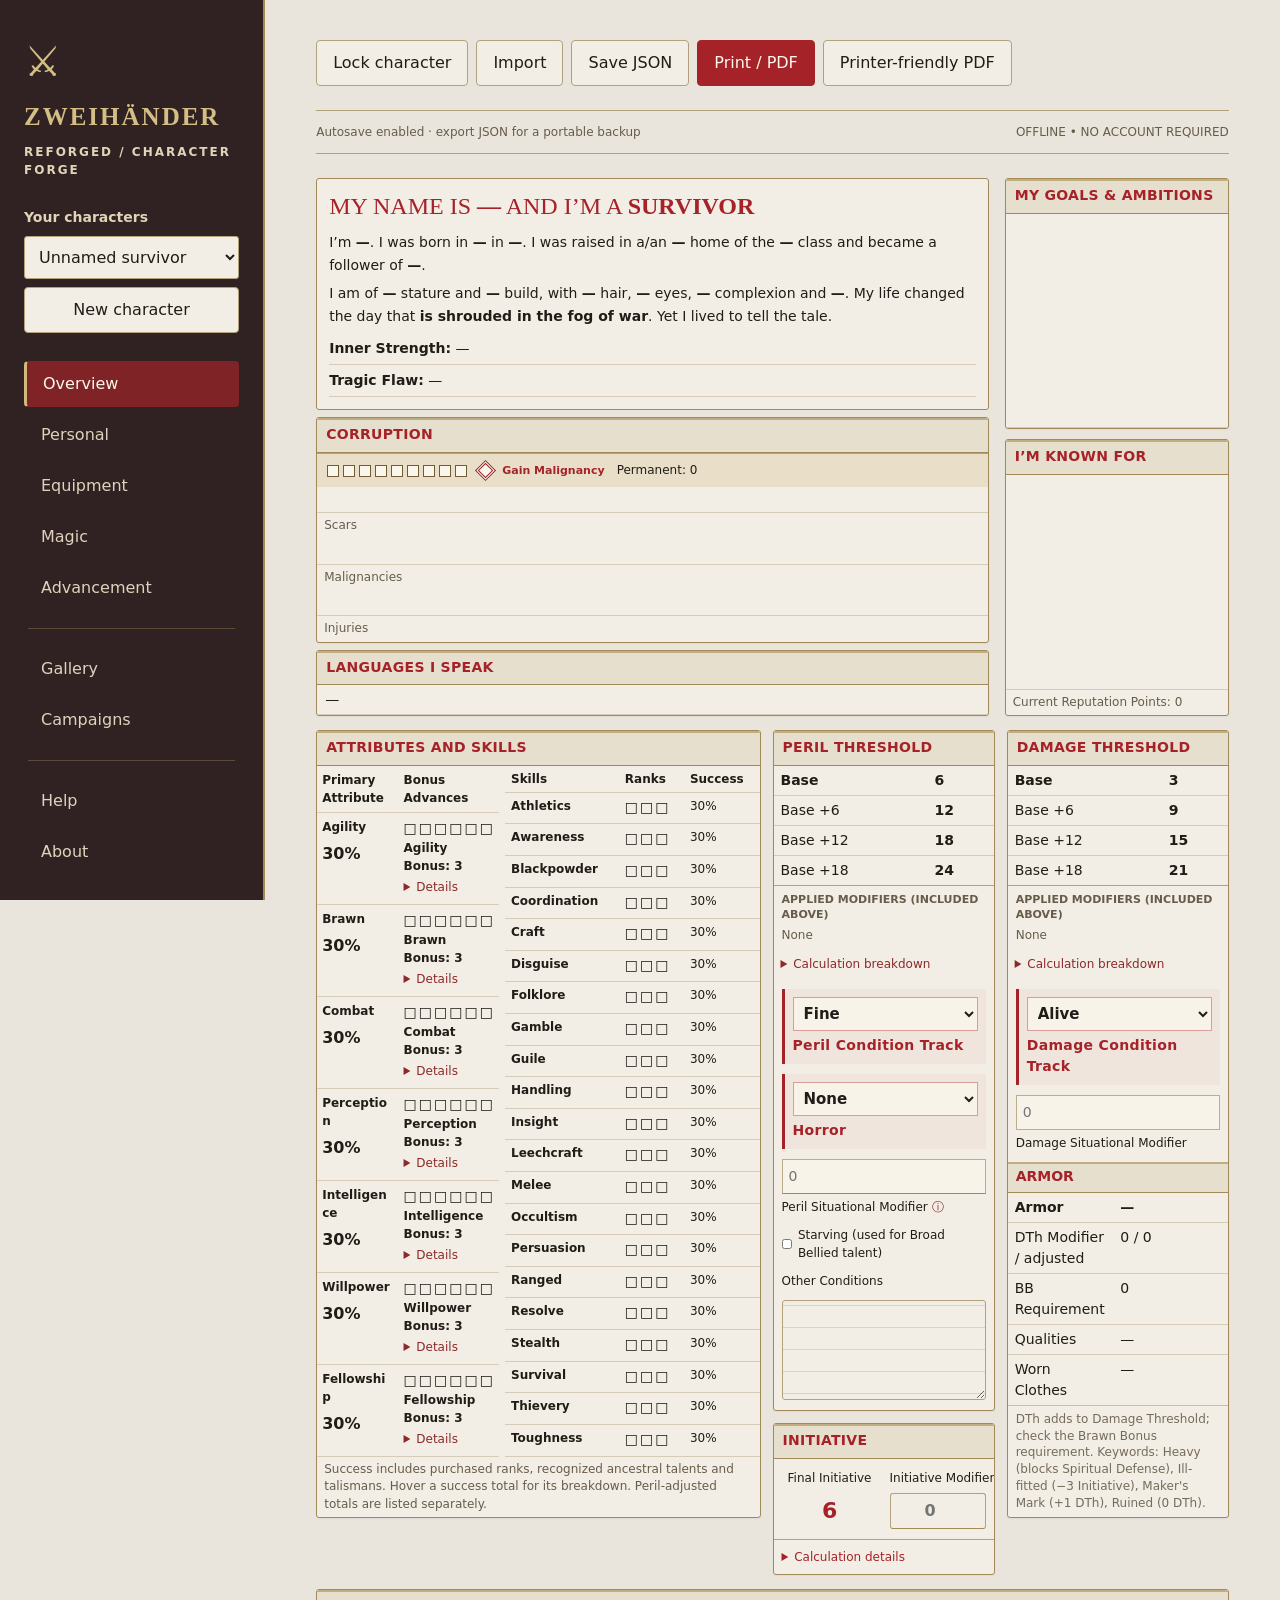
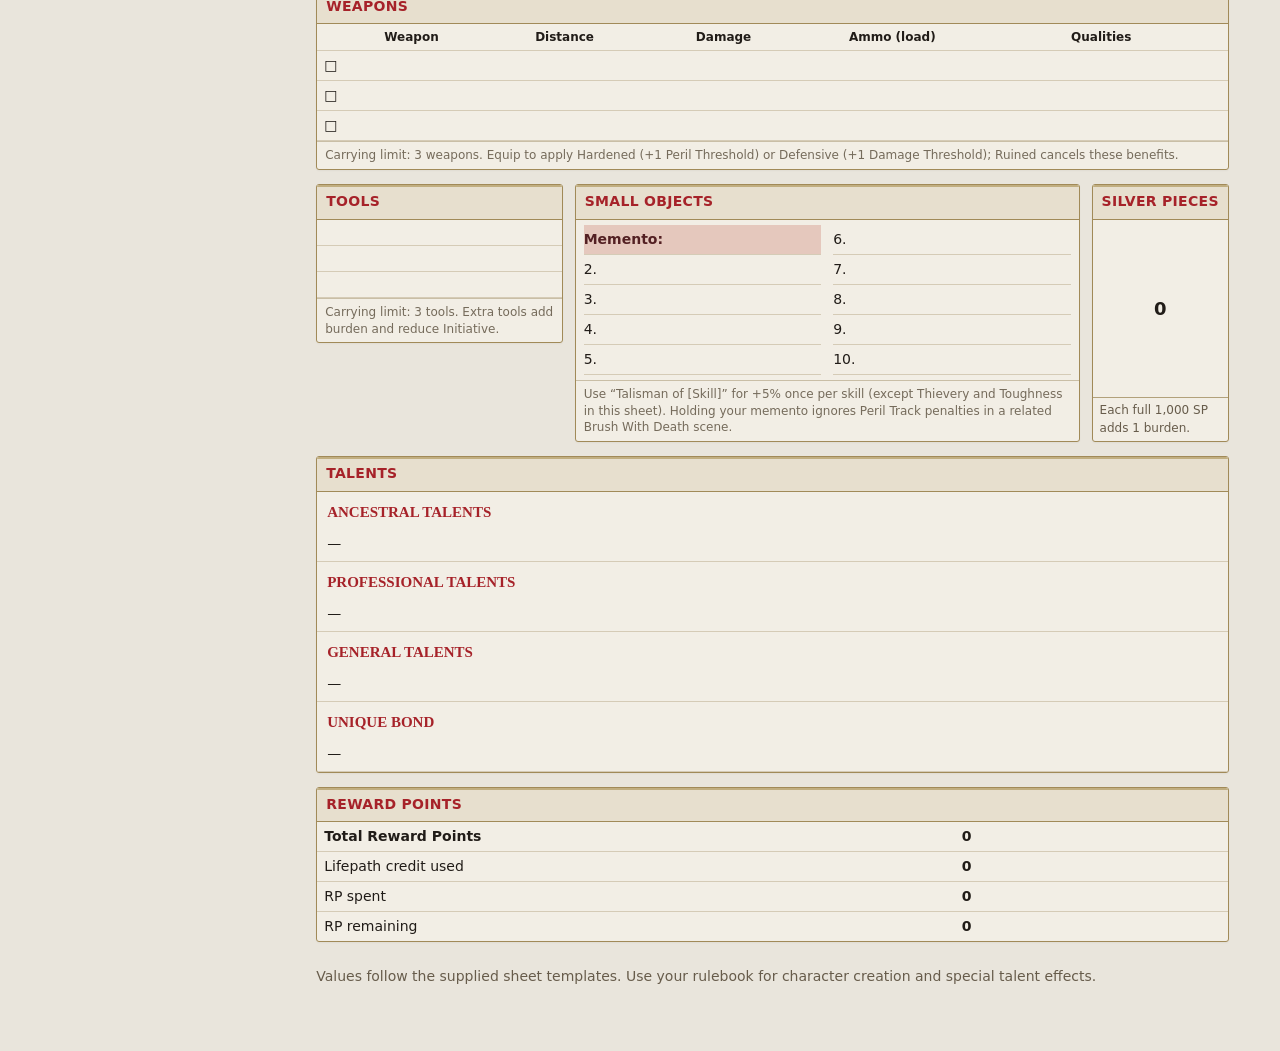
==== index.html @ 2e1b90da "Add optional low-ink printer-friendly PDF export" ====
<!doctype html><html lang="en"><head><meta charset="utf-8"><meta name="viewport" content="width=device-width,initial-scale=1"><title>Zweihänder • Character Forge</title><link rel="stylesheet" href="style.css"></head><body><aside><div class="sigil">⚔</div><h1>ZWEIHÄNDER</h1><p class="eyebrow">REFORGED / CHARACTER FORGE</p><label class="library-label" for="library">Your characters</label><select id="library"></select><button id="new">New character</button><nav id="nav" aria-label="Character sections"></nav><p class="footnote">An offline character workshop.<br>Based on your World Anvil templates.</p></aside><main><header><div class="header-main"><div class="character-heading"><p class="eyebrow">EVERY SURVIVOR HAS A STORY</p><h2 id="character-name">Unnamed survivor</h2><p id="subtitle">Begin with a name. Build a life worth risking.</p></div><div class="actions"><button id="lock-character">Lock character</button><button id="import">Import</button><button id="export">Save JSON</button><button id="print" class="primary">Print / PDF</button><button id="print-friendly">Printer-friendly PDF</button></div></div><div class="portrait-column"><div class="portrait-slot"><img id="character-portrait" class="token-portrait header-portrait" width="256" height="256" alt="Character portrait" hidden></div></div></header><div class="statusbar"><span id="status" role="status">Ready</span><span>OFFLINE • NO ACCOUNT REQUIRED</span></div><section id="overview"></section><section id="editor"></section><footer>Values follow the supplied sheet templates. Use your rulebook for character creation and special talent effects.</footer></main><div id="print-root" aria-hidden="true"></div><input id="backup-file" type="file" accept=".json,application/json" hidden><input id="file" type="file" accept=".json,application/json" hidden><script src="schema.js"></script><script src="app.js"></script></body></html>
---- style.css ----
:root{color-scheme:light;--ink:#252b28;--accent:#763c32;--line:#cecbbf;--paper:#f6f3ea}*{box-sizing:border-box}body{margin:0;background:var(--paper);color:var(--ink);font:16px/1.5 system-ui,sans-serif}aside{position:fixed;inset:0 auto 0 0;width:265px;background:#202b27;color:#efeee3;padding:30px 24px;overflow:auto}.sigil{font-size:42px;color:#c8ad74}h1{font: bold 25px Georgia,serif;letter-spacing:2px;margin:10px 0}.eyebrow{font-size:12px;letter-spacing:2px;font-weight:700}.library-label{display:block;font-size:14px;margin-top:28px}aside select{margin:8px 0}button,select,input,textarea{font:inherit}button{border:1px solid var(--line);background:#fffdf6;padding:10px 16px;border-radius:4px;cursor:pointer;color:var(--ink)}button:hover{background:#e5ddc9}button:focus-visible,input:focus-visible,select:focus-visible,textarea:focus-visible{outline:3px solid #b18a48;outline-offset:2px}.primary{background:var(--accent);color:white;border-color:var(--accent)}nav{display:grid;gap:5px;margin-top:28px}nav button{background:transparent;color:#d3d8cf;text-align:left;border-color:transparent}nav button.active{background:#35463d;color:white;border-left:3px solid #c8ad74}aside #new{width:100%}.footnote{font-size:12px;color:#aeb8ad;margin-top:32px}main{margin-left:265px;padding:40px 4vw;max-width:1800px}header{display:flex;justify-content:space-between;align-items:center;gap:20px}h2{font:42px/1.1 Georgia,serif;margin:12px 0}header p{color:#697066}.actions{display:flex;gap:8px;flex-wrap:wrap}.statusbar{border-block:1px solid var(--line);display:flex;justify-content:space-between;padding:12px 0;margin:24px 0;color:#626b60;font-size:12px;gap:10px}h3{font:25px Georgia,serif;margin:0 0 20px}h4{margin:0 0 12px}.card{background:#fffdf7;border:1px solid var(--line);padding:24px;margin-bottom:20px;border-radius:5px}.fields{display:grid;grid-template-columns:repeat(3,minmax(0,1fr));gap:18px}label{display:block;font-size:14px;font-weight:600}input,select,textarea{width:100%;min-width:0;border:1px solid #b7bdb2;background:#fffefa;color:var(--ink);padding:10px;border-radius:3px;margin-top:6px}textarea{min-height:100px;resize:vertical}input[type=checkbox]{width:24px;height:24px;display:block;accent-color:var(--accent)}.attribute-grid{display:grid;grid-template-columns:repeat(7,1fr);gap:10px;margin-bottom:24px}.attribute{text-align:center;border:1px solid var(--line);border-top:3px solid var(--accent);background:#fffdf7;padding:16px 5px}.attribute strong{display:block;font:32px Georgia,serif}.attribute small{font-size:12px}.skill-grid{display:grid;grid-template-columns:repeat(3,1fr);gap:0 30px}.skill{display:flex;justify-content:space-between;gap:8px;padding:9px 0;border-bottom:1px solid #deded4}.skill small{color:#6d746b}.summary{display:flex;gap:25px;flex-wrap:wrap}.summary strong{font-size:26px;display:block}.muted,footer{color:#6b7369;font-size:14px}footer{padding:24px 0}.record{border-top:1px solid var(--line);padding-top:15px;margin-top:15px}summary{cursor:pointer;padding:8px 0;font-weight:600}.empty{padding:20px}.print-only{display:none}@media(max-width:1100px){aside{width:220px;padding:25px 16px}main{margin-left:220px;padding:30px 24px}.fields{grid-template-columns:repeat(2,minmax(0,1fr))}.attribute-grid{grid-template-columns:repeat(4,1fr)}header{align-items:flex-start;flex-direction:column}}@media(max-width:650px){aside{position:static;width:auto;padding:18px}aside .sigil,aside .footnote{display:none}nav{display:flex;overflow:auto;margin-top:15px}nav button{white-space:nowrap}main{margin:0;padding:22px 16px}.fields,.skill-grid{grid-template-columns:1fr}.attribute-grid{grid-template-columns:repeat(2,1fr)}h2{font-size:34px}.statusbar span:last-child{display:none}}@media print{@page{size:A4;margin:12mm}body{background:white;font-size:10pt}aside,header .actions,.statusbar,footer,.no-print{display:none!important}main{margin:0;padding:0;max-width:none}header{margin-bottom:20px}h2{font-size:28pt}.card{break-inside:avoid;padding:12px;margin-bottom:12px}.fields{grid-template-columns:repeat(3,1fr);gap:10px}input,select,textarea{padding:3px;border:0;border-bottom:1px solid #aaa;background:white;font-size:10pt}label{font-size:9pt}.attribute-grid{grid-template-columns:repeat(7,1fr)}.attribute strong{font-size:20pt}.skill-grid{grid-template-columns:repeat(3,1fr)}details{display:block}summary{display:none}.print-only{display:block}}

/* Advancement follows the ruled, horizontal layout of the supplied sheet. */
.advancement-card{padding:0;border:1px solid #37342e;border-radius:3px;background:#eeede7;overflow:hidden}
.advancement-card h3{margin:0;padding:10px 12px;background:#34312c;color:#fffdf5;font:700 16px/1.4 system-ui,sans-serif;text-transform:uppercase}
.advancement-card h3 small{font-size:12px;font-weight:500;margin-left:6px;white-space:nowrap}
.profession-name{padding:10px 12px 6px}
.profession-name label,.reward-grid label{display:flex;flex-direction:column-reverse;gap:4px;font-weight:400}
.profession-name .field-caption,.reward-grid .field-caption{font-size:12px;text-transform:uppercase;color:#65665b}
.advancement-card input:not([type=checkbox]),.advancement-card select,.advancement-card output{background:#e0dfcd;border:1px solid #b4ae86;border-radius:0;min-height:36px;margin:0;padding:7px 10px;font-size:14px;line-height:1.4}
.advance-rows{padding:0 12px}
.advance-row{display:grid;grid-template-columns:minmax(150px,1.1fr) minmax(0,5fr) 112px;gap:12px;align-items:center;padding:2px 0;border-bottom:1px solid #d0cdbd;break-inside:avoid}
.advance-label{font-size:14px;font-weight:500;line-height:1.3}
.advance-controls{min-width:0;display:grid;grid-template-columns:minmax(0,1fr)}
.advance-controls.talent-controls{grid-template-columns:minmax(125px,1fr) minmax(0,5fr);gap:10px}
.advance-controls label{min-width:0}
.advance-controls .field-caption{position:absolute;width:1px;height:1px;padding:0;margin:-1px;overflow:hidden;clip-path:inset(50%);white-space:nowrap}
.advance-purchase label{display:flex;flex-direction:row-reverse;justify-content:center;align-items:center;gap:6px;font-size:12px;font-weight:400}
.advance-purchase input[type=checkbox]{display:inline-block;flex:0 0 16px;width:16px;height:16px;margin:0;accent-color:#763c32}
.adv-note{font-size:12px;color:#626458;border-top:1px solid #a9a797;margin:8px 0 0;padding:5px 12px}
.reward-grid{display:grid;grid-template-columns:repeat(2,minmax(0,1fr));gap:10px 16px;padding:12px}
.reward-grid output{display:block;width:100%}
@media(max-width:1000px){.advance-row{grid-template-columns:140px minmax(0,1fr) 94px;gap:8px}.advance-controls.talent-controls{grid-template-columns:minmax(0,1fr)} }
@media(max-width:650px){.advance-row{grid-template-columns:minmax(0,1fr) 100px;padding:10px 0;gap:6px 12px}.advance-label{grid-column:1}.advance-controls{grid-column:1;grid-row:auto}.advance-purchase{grid-column:2;grid-row:span 2;align-self:center}.advance-row .advance-label{grid-row:auto}.advance-purchase label{justify-content:flex-start}.reward-grid{grid-template-columns:1fr}}
@media print{.advancement-card{break-inside:auto;background:white}.advancement-card h3{background:#e4e4e4;color:black;font-size:11pt;break-after:avoid}.advance-row{grid-template-columns:125px minmax(0,1fr) 85px;gap:6px;padding:1px 0}.advance-controls.talent-controls{grid-template-columns:minmax(90px,1fr) minmax(0,3fr)}.advancement-card input:not([type=checkbox]),.advancement-card select,.advancement-card output{background:white;min-height:25px;padding:3px 5px;font-size:9pt}.advance-label{font-size:9pt}.advance-purchase label{font-size:8pt}.profession-name{break-after:avoid}.reward-grid{grid-template-columns:repeat(2,minmax(0,1fr))}}
@media screen and (max-width:650px){.advance-row .advance-label{grid-row:1}.advance-row .advance-controls{grid-row:2}.advance-row .advance-purchase{grid-row:1 / span 2}}

.token-portrait{display:block;width:256px;height:256px;max-width:100%;object-fit:cover;border:1px solid var(--line);border-radius:4px;background:#fffdf7}
.token-portrait[hidden]{display:none}
.character-heading{min-width:0;overflow-wrap:anywhere}
.portrait-editor{grid-column:1 / -1;border-top:1px solid var(--line);padding-top:14px}
.portrait-editor input[type=file]{max-width:520px}
/* Reserve a separate 3/12 column; image changes never resize the content column. */
header{display:grid;grid-template-columns:minmax(0,9fr) minmax(0,3fr);gap:24px;align-items:start}
.header-main{min-width:0}
.header-main .actions{margin-top:20px}
.portrait-slot{width:100%;max-width:256px;aspect-ratio:1;justify-self:end;position:relative}
.portrait-slot .header-portrait{position:absolute;inset:0;width:100%;height:100%;max-width:100%;object-fit:cover}
@media(max-width:650px){header{gap:12px}.header-main h2{font-size:28px}.header-main .actions{gap:6px}.header-main .actions button{padding:8px 10px}}
@media print{header{display:grid;grid-template-columns:minmax(0,9fr) minmax(0,3fr);gap:6mm;align-items:start}.portrait-slot{max-width:40mm}.portrait-editor{display:none!important}}

/* Personal sheet: reference layout with a 9:3 main/sidebar split. */
.personal-layout{display:grid;grid-template-columns:minmax(0,9fr) minmax(0,3fr);gap:4px 18px;align-items:start}
.personal-layout>div{min-width:0}
.personal-card{padding:0;margin:0 0 4px;border:1px solid #37342e;border-radius:3px;background:#eeede7;overflow:hidden}
.personal-card h3{margin:0;padding:7px 10px;background:#34312c;color:#fffdf5;font:700 16px/1.4 system-ui,sans-serif;text-transform:uppercase}
.personal-fields{padding:8px 10px 12px;display:grid;grid-template-columns:repeat(4,minmax(0,1fr));gap:10px 14px}
.personal-fields>label{display:flex;flex-direction:column-reverse;justify-content:flex-end;gap:4px;min-width:0;font-weight:400}
.personal-fields .field-caption{font-size:12px;text-transform:uppercase;color:#606455;overflow-wrap:anywhere}
.personal-fields input:not([type=file]),.personal-fields textarea{background:#e0dfcd;border:1px solid #b4ae86;border-radius:0;margin:0;padding:7px 10px;font-size:14px;min-height:34px}
.personal-identity .personal-fields>label:last-child,.personal-appearance .personal-fields>label:last-child{grid-column:span 2}
.personal-fields .portrait-editor{grid-column:auto;min-width:0;border:0;padding:0}
.personal-fields .portrait-editor>label{font-size:12px;font-weight:400;text-transform:uppercase;color:#606455}
.personal-fields .portrait-editor input[type=file]{width:100%;padding:4px;margin:4px 0;background:#e0dfcd;border-color:#b4ae86;font-size:12px;border-radius:0}
.personal-fields .portrait-editor p{font-size:12px;line-height:1.3;margin:2px 0}
.personal-fields .portrait-editor button{font-size:12px;padding:3px 6px}
.personal-attributes .personal-fields{grid-template-columns:1fr;gap:3px}
.personal-attributes .personal-fields>label{display:grid;grid-template-columns:minmax(0,3fr) minmax(0,2fr);align-items:center;gap:8px}
.personal-attributes .field-caption{font-size:14px;text-transform:none;color:var(--ink)}
.personal-note{border-top:1px solid #aaa99b;font-size:12px;color:#606455;padding:5px 10px;margin:0 0 8px}
.personal-bond .personal-fields,.personal-goals .personal-fields,.personal-reputation .personal-fields{grid-template-columns:1fr}
.personal-card textarea{min-height:130px}
.personal-alignment .personal-fields{grid-template-columns:repeat(6,minmax(0,1fr))}
.personal-alignment .personal-fields>label{grid-column:1 / -1}
.personal-alignment .personal-fields>label:nth-last-child(2){grid-column:span 5}
.personal-alignment .personal-fields>label:last-child{grid-column:span 1;justify-content:flex-end}
.personal-bottom-side .personal-card textarea{min-height:130px}
@media screen and (max-width:1100px){.personal-layout{grid-template-columns:minmax(0,8fr) minmax(0,4fr);gap:8px}.personal-fields{gap:8px;grid-template-columns:repeat(2,minmax(0,1fr))}.personal-attributes .personal-fields>label{grid-template-columns:minmax(0,1fr) 60px}}
@media screen and (max-width:700px){.personal-layout{grid-template-columns:1fr}.personal-top-side{grid-row:2}.personal-bottom-main{grid-row:3}.personal-bottom-side{grid-row:4}.personal-alignment .personal-fields>label:nth-last-child(2){grid-column:1 / -1}.personal-alignment .personal-fields>label:last-child{grid-column:1 / -1}}
@media print{.personal-layout{grid-template-columns:minmax(0,9fr) minmax(0,3fr);gap:3mm}.personal-card h3{background:#e4e4e4;color:black;font-size:10pt}.personal-fields{gap:2mm;padding:2mm}.personal-fields .field-caption,.personal-note{font-size:7pt}.personal-fields input:not([type=file]),.personal-fields textarea{background:white;font-size:8pt;padding:2px 4px;min-height:22px}.personal-card textarea,.personal-bottom-side .personal-card textarea{min-height:25mm}.personal-attributes .field-caption{font-size:8pt}.personal-alignment{break-inside:auto}.personal-alignment label{break-inside:avoid}.personal-layout>div{min-width:0}}

.portrait-column{min-width:0;width:100%;max-width:256px;justify-self:end}
.portrait-column .portrait-editor{margin-top:10px;border:0;padding:0;min-width:0}
.portrait-column .portrait-editor>label{font-size:14px}
.portrait-file-picker{position:relative;display:flex;align-items:center;gap:8px;min-width:0;margin-top:6px;padding:5px;border:1px solid #b7bdb2;background:#fffefa;border-radius:3px}
.portrait-choose{flex:0 0 auto;font-size:12px;padding:5px 7px;border:1px solid var(--line);background:#eeeae0;border-radius:3px;cursor:pointer}
#portrait-filename{min-width:0;overflow:hidden;text-overflow:ellipsis;white-space:nowrap;font-size:12px}
.portrait-file-picker #portrait-upload{position:absolute;inset:0;width:100%;height:100%;opacity:0;cursor:pointer;margin:0;padding:0}
.portrait-file-picker:focus-within{outline:3px solid #b18a48;outline-offset:2px}
.portrait-column #portrait-help{font-size:12px;line-height:1.4;margin:6px 0}
.portrait-column #remove-portrait{font-size:12px;padding:5px 8px}
@media print{.portrait-column{max-width:40mm}}

/* Equipment uses lined ledger panels and aligned weapon/supply columns. */
.equipment-layout{display:grid;grid-template-columns:repeat(4,minmax(0,1fr));grid-template-areas:"armor armor armor armor" "weapons weapons weapons weapons" "tools objects objects silver" "titles burden burden supplies";gap:12px 16px;align-items:start}
.equipment-card{padding:0;margin:0;border:1px solid #37342e;border-radius:3px;background:#eeede7;overflow:hidden;min-width:0}
.equipment-card h3{margin:0;padding:5px 8px;background:#34312c;color:#fffdf5;font:700 14px/1.4 system-ui,sans-serif;text-transform:uppercase}
.equipment-armor{grid-area:armor}.equipment-weapons{grid-area:weapons}.equipment-initiative{grid-area:initiative}.equipment-tools{grid-area:tools}.equipment-objects{grid-area:objects}.equipment-supplies{grid-area:supplies}.equipment-titles{grid-area:titles}.equipment-burden{grid-area:burden}.equipment-silver{grid-area:silver}.equipment-capacity{grid-area:capacity}
.equipment-card input:not([type=checkbox]),.equipment-card textarea{border:0;border-bottom:1px solid #92938a;border-radius:0;background:transparent;margin:0;padding:5px 3px;min-height:30px;font-size:14px}
.equipment-card textarea{min-height:65px}
.equipment-card label{min-width:0}
.equipment-table{width:100%;border-collapse:collapse;table-layout:fixed}
.equipment-table th{font-size:12px;text-align:left;padding:3px 5px;font-weight:700}
.equipment-table td{padding:0 5px;vertical-align:top;border-bottom:1px solid #d2d2c7}
.equipment-table .field-caption,.equipment-lines .field-caption,.equipment-object .field-caption,.equipment-silver-field .field-caption{position:absolute;width:1px;height:1px;overflow:hidden;clip-path:inset(50%);white-space:nowrap}
.equipment-weapons th:first-child{width:70px}.equipment-weapons th:nth-child(2){width:20%}.equipment-weapons th:last-child{width:27%}
.equipment-table input[type=checkbox]{width:16px;height:16px;margin:9px 0;accent-color:var(--accent)}
.equipment-table-scroll{overflow-x:auto}.equipment-weapons table{min-width:660px}
.equipment-lines,.equipment-objects-list,.equipment-silver-field,.equipment-initiative-field,.equipment-burden-fields,.equipment-armor-fields,.equipment-capacity>.fields{padding:5px 8px}
.equipment-lines label{display:block}.equipment-objects-list{display:grid;grid-template-rows:repeat(5,auto);grid-auto-flow:column;grid-template-columns:repeat(2,minmax(0,1fr));gap:0 12px}
.equipment-object{display:flex;gap:5px;align-items:center;min-width:0;font-size:12px;border-bottom:1px solid #92938a}.equipment-object label{flex:1}.equipment-object input{border-bottom:0!important}.memento-line{background:#ddc6be}
.equipment-supplies th:last-child{width:68px}.equipment-silver-field input{text-align:center;font-weight:700}
.equipment-note{font-size:12px;color:#606455;line-height:1.4;margin:0;padding:4px 8px;border-top:1px solid #bcbcaf}
.equipment-armor-fields{display:grid;grid-template-columns:2fr 1fr 1fr;gap:8px}.equipment-armor-fields label:nth-last-child(-n+2){grid-column:span 3}
.equipment-armor-fields label,.equipment-burden-fields label,.equipment-initiative-field label,.equipment-capacity label{display:flex;flex-direction:column-reverse;gap:3px;font-weight:400}
.equipment-card .field-caption{font-size:12px;color:#606455}
.equipment-burden-fields{display:grid;grid-template-columns:minmax(0,4fr) minmax(70px,1fr);gap:10px}.equipment-capacity>.fields{grid-template-columns:repeat(2,minmax(0,1fr))}
@media screen and (max-width:1150px){.equipment-layout{grid-template-columns:repeat(3,minmax(0,1fr));grid-template-areas:"armor armor armor" "weapons weapons weapons" "tools objects objects" "supplies burden burden" "titles titles silver"}}
@media screen and (max-width:700px){.equipment-layout{grid-template-columns:1fr;grid-template-areas:"armor" "weapons" "tools" "objects" "supplies" "titles" "burden" "silver"}}
@media print{.equipment-layout{gap:2mm;grid-template-columns:repeat(4,minmax(0,1fr));grid-template-areas:"armor armor armor armor" "weapons weapons weapons weapons" "tools objects objects silver" "titles burden burden supplies"}.equipment-card h3{background:#e4e4e4;color:black;font-size:9pt}.equipment-card input:not([type=checkbox]),.equipment-card textarea{font-size:8pt;padding:2px;min-height:20px}.equipment-card .field-caption,.equipment-table th,.equipment-note{font-size:7pt}.equipment-weapons table{min-width:0}.equipment-weapons th:first-child{width:35px}.equipment-supplies th:last-child{width:28px}.equipment-objects-list{gap:0 2mm}.equipment-card{background:white}.equipment-table-scroll{overflow:visible}}

/* Keep panel headers separate from their inner field grids. */
.equipment-card{display:block}
.equipment-card h3{display:block;width:100%}
.equipment-objects-list{align-items:start;padding:8px 10px;gap:4px 16px}
.equipment-object{min-height:34px}
.equipment-object>span{flex:0 0 auto}
.equipment-object input{width:100%;min-width:0}
.equipment-armor-fields{grid-template-columns:minmax(0,2fr) minmax(0,1fr) minmax(0,1fr) minmax(0,2fr);align-items:start}
.equipment-armor-fields label:nth-last-child(-n+2){grid-column:auto}
.equipment-armor-fields label:last-child{grid-column:1 / -1}
.equipment-burden-fields .field-caption{font-size:12px}
@media screen and (max-width:700px){.equipment-armor-fields{grid-template-columns:repeat(2,minmax(0,1fr))}.equipment-objects-list{gap:4px 10px}}

.personal-corruption .personal-fields{grid-template-columns:repeat(2,minmax(0,1fr));gap:8px}
.magic-card{padding:0;border:1px solid #37342e;border-radius:3px;background:#eeede7;overflow:hidden;margin-bottom:16px}
.magic-section-heading{display:flex;align-items:center;gap:12px;background:#34312c;color:#fffdf5;padding:7px 10px}
.magic-section-heading h3{font:700 16px/1.4 system-ui,sans-serif;text-transform:uppercase;margin:0;flex:1}
.magic-section-heading>span{font-size:12px;white-space:nowrap}
.magic-section-heading button,.magic-record-heading button{padding:5px 10px;font-size:14px}
.magic-section-heading button:disabled{opacity:.5;cursor:default}
.magic-record{padding:10px 12px 14px;border-bottom:1px solid #aaa99b;break-inside:avoid}
.magic-record:last-child{border-bottom:0}
.magic-record-heading{display:flex;align-items:center;justify-content:space-between;gap:12px;margin-bottom:8px}
.magic-record-heading h4{font-size:14px;text-transform:uppercase;margin:0}
.magic-fields{display:grid;grid-template-columns:repeat(3,minmax(0,1fr));gap:10px 14px}
.magic-fields>div{min-width:0}
.magic-fields label{display:flex;flex-direction:column-reverse;gap:4px;font-weight:400}
.magic-fields .field-caption{font-size:12px;text-transform:uppercase;color:#606455}
.magic-fields input,.magic-fields select,.magic-fields textarea{background:#e0dfcd;border:1px solid #b4ae86;border-radius:0;margin:0;padding:7px 10px;font-size:14px;min-height:36px}
.magic-fields textarea{min-height:110px}
.magic-empty{margin:0;padding:20px 12px;color:#626458;font-size:14px}
@media screen and (max-width:850px){.magic-fields{grid-template-columns:repeat(2,minmax(0,1fr))}.magic-long-field{grid-column:1 / -1}}
@media screen and (max-width:500px){.magic-fields{grid-template-columns:1fr}.personal-corruption .personal-fields{grid-template-columns:1fr}}
@media print{.magic-card{background:white;break-inside:auto}.magic-section-heading{background:#e4e4e4;color:black;break-after:avoid}.magic-section-heading h3{font-size:10pt}.magic-fields{grid-template-columns:repeat(3,minmax(0,1fr));gap:2mm}.magic-fields input,.magic-fields select,.magic-fields textarea{background:white;font-size:8pt;padding:3px;min-height:22px}.magic-fields .field-caption{font-size:7pt}.magic-fields textarea{min-height:20mm}.magic-record{padding:2mm}.magic-record-heading h4{font-size:9pt}}

/* One compact image-control line immediately beneath Identity. */
#portrait-controls .portrait-editor{display:flex;align-items:center;gap:10px;min-width:0;border:1px solid #aaa99b;background:#eeede7;margin:0 0 4px;padding:6px 10px;grid-column:auto}
#portrait-controls .portrait-editor>label{flex:0 0 auto;font-size:12px;font-weight:500;white-space:nowrap}
#portrait-controls .portrait-file-picker{flex:1;min-width:100px;margin:0;padding:3px;max-width:360px}
#portrait-controls #portrait-help{font-size:12px;line-height:1.3;margin:0;min-width:0}
#portrait-controls #remove-portrait{flex:0 0 auto;padding:5px 8px;font-size:12px;white-space:nowrap}
#portrait-controls .portrait-choose{white-space:nowrap}
@media screen and (max-width:1000px){#portrait-controls #portrait-help{display:none}}
@media screen and (max-width:500px){#portrait-controls .portrait-editor{gap:5px;padding:5px}#portrait-controls .portrait-editor>label{font-size:11px}#portrait-controls #remove-portrait{font-size:11px;padding:5px}#portrait-controls .portrait-file-picker{min-width:0}}

/* Readable rule hints stay close to the input they explain. */
.info-label{font-size:12px;line-height:1.45;color:#606455;padding:4px 7px;text-transform:none;font-weight:400}
.field-hint{display:none;border-left:2px solid #9d8051;background:#e8e3d5;margin-top:4px;padding:5px 7px;max-width:100%;overflow-wrap:anywhere}
label:focus-within>.field-hint{display:block}
label:has(>.field-hint)>.field-caption::after{content:" ⓘ";color:#7b5934}
label:has(>.field-hint){position:relative}
label:has(>.field-hint)>input,label:has(>.field-hint)>select{border-bottom-color:#9d8051}
.overview-mode header{grid-template-columns:1fr}
.overview-mode header .portrait-column,.overview-mode header .character-heading{display:none}
.overview-mode .header-main .actions{margin-top:0}
.sheet-overview{gap:8px 16px;align-items:start}
.sheet-bio{min-width:0}.sheet-portrait{}.sheet-skills-panel{}.sheet-peril{}.sheet-damage{}.sheet-weapons-panel{}.sheet-initiative{}.sheet-tools{}.sheet-objects{}.sheet-supplies{}.sheet-titles{}.sheet-burden{}.sheet-silver{}.sheet-talents{}.sheet-ledger{}
.sheet-panel,.sheet-story{background:#eeede7;border:1px solid #37342e;border-radius:3px;overflow:hidden;min-width:0;margin:0 0 4px}
.sheet-panel h3,.sheet-subheading{background:#34312c;color:#fffdf5;padding:5px 8px;font:700 14px/1.4 system-ui,sans-serif;margin:0;text-transform:uppercase}
.sheet-story{padding:8px 10px}.sheet-story h2{font:22px/1.3 Georgia,serif;text-transform:uppercase;margin:0 0 8px}.sheet-story p{margin:5px 0;font-size:14px;line-height:1.5}.story-line{font-size:14px;padding:5px 0;border-bottom:1px solid #bcbcaf}
.sheet-portrait img{display:block;width:100%;max-width:256px;height:auto;aspect-ratio:1;object-fit:cover;margin:0 auto;border:1px solid #bcbcaf;border-radius:3px}
.sheet-text{white-space:pre-wrap;overflow-wrap:anywhere;font-size:14px;line-height:1.5;padding:4px 8px;min-height:26px;border-bottom:1px solid #c8c8bc}
.sheet-values,.sheet-skills,.sheet-attributes,.sheet-weapons{border-collapse:collapse;width:100%;font-size:14px}
.sheet-values th,.sheet-values td,.sheet-skills th,.sheet-skills td,.sheet-attributes th,.sheet-attributes td,.sheet-weapons th,.sheet-weapons td{padding:4px 7px;border-bottom:1px solid #d2d2c7;text-align:left;vertical-align:top;overflow-wrap:anywhere}
.sheet-values th{font-weight:400;width:70%}.sheet-values td{font-weight:600}.sheet-values tr:first-child th,.sheet-values tr:first-child td{font-weight:700}
.attributes-skills-layout{display:grid;grid-template-columns:minmax(0,1fr) minmax(0,1.1fr);gap:6px}.sheet-attributes,.sheet-skills{font-size:12px}.sheet-skills th,.sheet-skills td{padding:3px 5px}.sheet-attributes th,.sheet-attributes td{padding:5px}
.sheet-attributes td{width:50%}.attribute-score{display:block;font-size:16px;font-weight:600;margin-top:6px}.rank-marks{white-space:nowrap;font-size:14px;letter-spacing:1px;display:inline-flex;gap:1px}.current-skill{display:block;font-size:11px;color:#853f31;white-space:nowrap}
.calculation-breakdown,.attribute-breakdown{padding:3px 7px;font-size:12px}.calculation-breakdown summary,.attribute-breakdown summary{font-size:12px;padding:3px 0;font-weight:400;color:#715031}.attribute-breakdown{padding:0}.calculation-breakdown table,.attribute-breakdown table{font-size:12px}
.overview-controls{display:grid;gap:10px;padding:10px 8px}.overview-controls label{font-size:12px;font-weight:500;display:flex;flex-direction:column-reverse;gap:4px}.overview-controls input,.overview-controls select{margin:0;background:#e0dfcd;border:1px solid #b4ae86;border-radius:0;padding:6px;font-size:14px}.overview-controls input[type=checkbox]{width:18px;height:18px}
.sheet-table-scroll{overflow-x:auto}.sheet-weapons{min-width:620px;font-size:14px}.sheet-weapons th{font-size:12px}.sheet-weapons td{white-space:pre-wrap}
.sheet-objects-list{display:grid;grid-template-rows:repeat(5,auto);grid-auto-flow:column;grid-template-columns:repeat(2,minmax(0,1fr));gap:0 12px;padding:5px 8px}.sheet-objects-list>div{font-size:14px;padding:4px 0;border-bottom:1px solid #92938a;overflow-wrap:anywhere;min-height:30px}.sheet-memento{background:#ddc6be}
.talent-heading{text-transform:uppercase;font-size:12px;padding:8px;margin:0}.sheet-talents .sheet-text{border-bottom:1px solid #c8c8bc}
@media screen and (max-width:1400px){.sheet-overview{}.sheet-skills-panel .attributes-skills-layout{grid-template-columns:minmax(0,1fr) minmax(0,1.4fr)}}
@media screen and (max-width:850px){.sheet-overview{}.sheet-portrait:empty{display:none}.sheet-portrait img{max-width:180px}.attributes-skills-layout{overflow-x:auto}}
@media screen and (max-width:550px){.sheet-overview{display:flex;flex-direction:column;gap:10px}.sheet-overview>*{width:100%}.attributes-skills-layout,.sheet-skills-panel .attributes-skills-layout{grid-template-columns:1fr}.sheet-attributes td{padding:6px}.sheet-story h2{font-size:19px}}
@media print{.overview-mode header{display:none}.sheet-overview{gap:2mm;}.sheet-panel,.sheet-story{background:white;break-inside:avoid}.sheet-panel h3,.sheet-subheading{background:#e4e4e4;color:black;font-size:8pt;padding:2px 4px}.sheet-story h2{font-size:13pt}.sheet-story p,.story-line,.sheet-text,.sheet-values,.sheet-weapons,.sheet-objects-list>div{font-size:8pt}.sheet-skills,.sheet-attributes{font-size:7pt}.sheet-values td,.sheet-values th,.sheet-skills td,.sheet-skills th,.sheet-attributes td,.sheet-attributes th{padding:2px}.rank-marks{font-size:9pt;letter-spacing:0;gap:0}.attribute-score{font-size:10pt}.info-label{font-size:7pt;padding:2px 4px}.sheet-weapons{min-width:0}.sheet-weapons th{font-size:7pt}.overview-controls{gap:4px;padding:4px}.overview-controls label,.overview-controls input,.overview-controls select{font-size:7pt}.overview-controls input,.overview-controls select{padding:2px}.sheet-objects-list{gap:0 2mm}.current-skill{font-size:6pt}.calculation-breakdown,.attribute-breakdown,.field-hint{display:none!important}.attributes-skills-layout{gap:2px;grid-template-columns:minmax(0,1fr) minmax(0,1.1fr)}.sheet-portrait img{max-width:100%}.sheet-talents{break-inside:auto}}

/* Reforged palette, drawn from the supplied book-page reference. */
:root{--ink:#211c18;--accent:#a62229;--line:#b2a17b;--paper:#e9e5dc;--parchment:#f2eee5;--parchment-deep:#e6decd;--gold:#a18a58;--muted:#675c4b}
body{color:var(--ink);background:var(--paper)}
::selection{background:#d8ba8b;color:#211c18}
aside{background:#302222;color:#f2e9d7;border-right:2px solid var(--gold)}
aside h1,.sigil{color:#d4be86}
aside .eyebrow,aside .library-label{color:#e1d4b7}
aside .footnote{color:#c9bda6}
nav button{color:#e0d2bc}
nav button:hover{background:#49302e;color:#fff6e5}
nav button.active{background:#7f2327;color:#fff7e9;border-left-color:#d1b87b}
button{background:var(--parchment);border-color:var(--line);color:var(--ink)}
button:hover{background:#e4d9c1}
button.primary{background:var(--accent);border-color:var(--accent);color:#fff8ed}
button.primary:hover{background:#831b21}
button:focus-visible,input:focus-visible,select:focus-visible,textarea:focus-visible{outline-color:var(--gold)}
h2,h3,.talent-heading,.magic-record-heading h4{color:var(--accent)}
header p,.muted,footer,.statusbar,.info-label,.adv-note,.personal-note,.equipment-note,.magic-empty{color:var(--muted)}
input,select,textarea,.token-portrait,.card,.attribute,.portrait-file-picker{background:var(--parchment);border-color:var(--line);color:var(--ink)}
input[type=checkbox]{accent-color:var(--accent)}
.advancement-card,.personal-card,.equipment-card,.magic-card,.sheet-panel,.sheet-story{background:var(--parchment);border-color:var(--gold)}
.advancement-card h3,.personal-card h3,.equipment-card h3,.magic-section-heading,.sheet-panel h3,.sheet-subheading{background:#e7dfce;color:var(--accent);border-bottom:1px solid var(--gold);box-shadow:inset 0 2px 0 #c1ae80}
.magic-section-heading h3{color:var(--accent)}
.advancement-card input:not([type=checkbox]),.advancement-card select,.advancement-card output,.personal-fields input:not([type=file]),.personal-fields textarea,.magic-fields input,.magic-fields select,.magic-fields textarea,.overview-controls input,.overview-controls select{background:#f7f3e9;border-color:#bcae8a;color:var(--ink)}
.personal-fields .field-caption,.personal-note,.equipment-card .field-caption,.magic-fields .field-caption,.profession-name .field-caption,.reward-grid .field-caption{color:var(--muted)}
.personal-fields .portrait-editor input[type=file],#portrait-controls .portrait-editor{background:var(--parchment);border-color:var(--gold)}
.portrait-choose{background:var(--parchment-deep);border-color:var(--line)}
.equipment-card input:not([type=checkbox]),.equipment-card textarea{background:transparent;border-bottom-color:var(--line);color:var(--ink)}
.equipment-object,.sheet-objects-list>div,.sheet-text,.story-line,.sheet-values th,.sheet-values td,.sheet-skills th,.sheet-skills td,.sheet-attributes th,.sheet-attributes td,.sheet-weapons th,.sheet-weapons td,.sheet-talents .sheet-text,.advance-row{border-bottom-color:#d5cbb6}
.sheet-memento,.memento-line{background:#e5c8bd;color:#532023}
.field-hint{background:#ebe0c8;border-left-color:var(--gold);color:#51442e}
.calculation-breakdown summary,.attribute-breakdown summary,label:has(>.field-hint)>.field-caption::after{color:#8d2929}
label:has(>.field-hint)>input,label:has(>.field-hint)>select{border-bottom-color:var(--gold)}
.current-skill{color:var(--accent)}
@media print{body{background:white;color:#211c18}.card,.sheet-panel,.sheet-story,.advancement-card,.personal-card,.equipment-card,.magic-card{background:white}.advancement-card h3,.personal-card h3,.equipment-card h3,.magic-section-heading,.sheet-panel h3,.sheet-subheading{background:#f0eadc;color:#a62229;border-bottom-color:#a18a58;box-shadow:none}.magic-section-heading h3{color:#a62229}.advancement-card input:not([type=checkbox]),.advancement-card select,.advancement-card output,.personal-fields input:not([type=file]),.personal-fields textarea,.magic-fields input,.magic-fields select,.magic-fields textarea,.overview-controls input,.overview-controls select{background:white}}

/* Editorial sheet layout and the advancement talent reference. */
.talent-rule-guide{padding:0;background:var(--parchment);border:1px solid var(--gold);overflow:hidden}
.talent-rule-guide>h3{background:#e7dfce;color:var(--accent);font:700 16px/1.4 system-ui,sans-serif;text-transform:uppercase;border-bottom:1px solid var(--gold);margin:0;padding:10px 12px}
.talent-rule-guide>.info-label{padding:8px 12px;margin:0}
.talent-rule-columns{display:grid;grid-template-columns:2fr 1fr 1fr;gap:20px;padding:4px 12px 14px}
.talent-rule-columns h4{font:700 16px Georgia,serif;color:var(--accent);margin:4px 0 8px}
.talent-rule-columns dl{margin:0}.talent-rule-columns dl>div{padding:6px 0;border-bottom:1px solid #d5cbb6;break-inside:avoid}
.talent-rule-columns dt{font-size:13px;font-weight:700}.talent-rule-columns dd{font-size:13px;line-height:1.45;margin:2px 0 0;color:var(--muted)}
.sheet-magic{min-width:0}
.sheet-overview{row-gap:14px;}
.sheet-panel{margin-bottom:0;box-shadow:0 1px 2px #211c180a}.sheet-bio{display:grid;gap:7px}.sheet-bio>.sheet-panel,.sheet-bio>.sheet-story{margin:0}
.sheet-panel>h3{padding:7px 9px;letter-spacing:.3px}.sheet-story{padding:12px}.sheet-story h2{font-size:24px;line-height:1.25;margin-bottom:10px}.sheet-story p{line-height:1.65}
.sheet-portrait{padding-top:4px}.sheet-portrait img{box-shadow:0 2px 10px #211c181a;border:3px solid var(--parchment);outline:1px solid var(--line)}
.sheet-skills th,.sheet-skills td{padding:4px 6px}.sheet-values tr:last-child th,.sheet-values tr:last-child td{border-bottom:0}
.sheet-talents .talent-heading{font:700 15px Georgia,serif;color:var(--accent);padding:12px 10px 5px}.sheet-talents .sheet-text{padding:7px 10px}
.magic-readonly-section{margin-bottom:12px}.magic-readonly-grid{display:grid;grid-template-columns:repeat(2,minmax(0,1fr));gap:12px;padding:12px}
.magic-readonly-record{min-width:0;border:1px solid var(--line);background:#f7f3e9;padding:10px;break-inside:avoid}
.magic-readonly-record h4{color:var(--accent);font:700 18px Georgia,serif;margin:0 0 8px;padding-bottom:6px;border-bottom:1px solid var(--line);overflow-wrap:anywhere}
.magic-readonly-record dl{margin:0;display:grid;grid-template-columns:repeat(3,minmax(0,1fr));gap:8px 12px}
.magic-readonly-record dl>div{min-width:0}.magic-readonly-record dt{font-size:11px;text-transform:uppercase;font-weight:600;letter-spacing:.3px;color:var(--muted)}
.magic-readonly-record dd{font-size:14px;white-space:pre-wrap;overflow-wrap:anywhere;margin:3px 0 0;line-height:1.5}
.magic-readonly-long{grid-column:1 / -1}.magic-entry-count{font-size:12px;font-weight:400;margin-left:8px}
@media screen and (max-width:1400px){.sheet-overview{}}
@media screen and (max-width:1000px){.talent-rule-columns{grid-template-columns:1fr}.magic-readonly-grid{grid-template-columns:1fr}}
@media screen and (max-width:850px){.sheet-overview{}}

/* A separate fixed-page composition is measured before opening Print. */
#print-root{display:none}
body.printing #print-root{display:block;position:absolute;left:-10000px;top:0;width:190mm;color:var(--ink);background:white}
#print-root .print-page{width:190mm;height:276mm;box-sizing:border-box;margin:0;padding:0;position:relative;break-after:page;page-break-after:always}
#print-root .print-page:last-child{break-after:auto;page-break-after:auto}
#print-root .print-running-head{height:8mm;display:flex;align-items:center;justify-content:space-between;border-bottom:1px solid var(--gold);font:11px Georgia,serif;gap:10px}
#print-root .print-running-foot{height:6mm;display:flex;align-items:center;justify-content:space-between;border-top:1px solid var(--gold);font:9px system-ui,sans-serif;letter-spacing:1px}
#print-root .print-viewport{height:262mm;width:190mm;position:relative}
#print-root .print-body{width:190mm;padding:3mm 0;transform-origin:top left;box-sizing:border-box;color:var(--ink);background:white}
#print-root .print-bio-row{display:grid;grid-template-columns:minmax(0,3fr) minmax(0,1fr);gap:3mm;margin-bottom:3mm}
#print-root .print-bio-row>div:first-child{display:grid;gap:1.5mm}
#print-root .print-combat-row{display:grid;grid-template-columns:minmax(0,2fr) minmax(0,1fr) minmax(0,1fr);gap:2mm;align-items:start;margin-bottom:3mm}
#print-root .sheet-panel,#print-root .sheet-story{background:white;margin:0 0 2mm;box-shadow:none;border:1px solid var(--gold)}
#print-root .sheet-panel>h3,#print-root .sheet-subheading{padding:3px 5px;font:700 11px/1.4 system-ui,sans-serif;background:#eee6d5;color:var(--accent);border-bottom:1px solid var(--gold)}
#print-root .sheet-story{padding:6px}#print-root .sheet-story h2{font:700 17px/1.25 Georgia,serif;margin:0 0 5px}#print-root .sheet-story p{font-size:10px;line-height:1.4;margin:3px 0}
#print-root .story-line,#print-root .sheet-text{font-size:10px;line-height:1.4;padding:3px 5px;min-height:16px}
#print-root .sheet-values,#print-root .sheet-skills,#print-root .sheet-attributes,#print-root .sheet-weapons{font-size:9px}
#print-root .sheet-values td,#print-root .sheet-values th,#print-root .sheet-skills td,#print-root .sheet-skills th,#print-root .sheet-attributes td,#print-root .sheet-attributes th,#print-root .sheet-weapons td,#print-root .sheet-weapons th{padding:3px;line-height:1.35}
#print-root .attributes-skills-layout{display:grid;grid-template-columns:minmax(0,1fr) minmax(0,1.1fr);gap:1mm;overflow:visible}
#print-root .rank-marks{font-size:11px;gap:0;letter-spacing:0}#print-root .attribute-score{font-size:12px;margin-top:4px}#print-root .current-skill{font-size:8px;white-space:normal}
#print-root .overview-controls{padding:5px;gap:5px}#print-root .overview-controls label{font-size:9px;gap:2px}#print-root .print-field-value{font-size:10px;white-space:pre-wrap;overflow-wrap:anywhere;font-weight:600}
#print-root .info-label{font-size:8px;line-height:1.3;padding:3px 5px}#print-root .sheet-table-scroll{overflow:visible}#print-root .sheet-weapons{min-width:0;width:100%}
#print-root .print-equipment{display:grid;grid-template-columns:repeat(4,minmax(0,1fr));grid-template-areas:"weapons weapons weapons weapons" "tools objects objects silver" "titles burden burden supplies";gap:2mm;margin-bottom:3mm}
#print-root .sheet-objects-list{gap:0 2mm;padding:3px 5px}#print-root .sheet-objects-list>div{font-size:10px;min-height:20px;padding:3px 0}
#print-root .sheet-talents .talent-heading{font:700 11px Georgia,serif;padding:6px 5px 2px}#print-root .sheet-talents .sheet-text{padding:4px 5px}
#print-root .print-professions{display:grid;grid-template-columns:repeat(3,minmax(0,1fr));gap:3mm;padding:5px}#print-root .print-professions h4{font-size:11px;margin:0 0 4px;color:var(--accent)}#print-root .print-professions ul{list-style:none;margin:0;padding:0}#print-root .print-professions li{font-size:9px;line-height:1.4;padding:2px 0;border-bottom:1px solid #d5cbb6;overflow-wrap:anywhere}
#print-root .magic-readonly-grid{grid-template-columns:repeat(2,minmax(0,1fr));padding:6px;gap:6px}#print-root .magic-readonly-record{padding:6px;background:white}#print-root .magic-readonly-record h4{font-size:13px;margin-bottom:5px;padding-bottom:4px}#print-root .magic-readonly-record dt{font-size:8px}#print-root .magic-readonly-record dd{font-size:10px;line-height:1.4}#print-root .magic-readonly-record dl{gap:5px 8px}
#print-root .sheet-portrait{padding:0}#print-root .sheet-portrait img{box-shadow:none;max-width:100%;outline:none;border:1px solid var(--line)}
@media print{@page{size:A4 portrait;margin:10mm}body{margin:0!important;padding:0!important;background:white}body>aside,body>main,body>input{display:none!important}body #print-root,body.printing #print-root{display:block!important;position:static!important;left:auto;top:auto;width:190mm;margin:0;padding:0}#print-root .print-page{break-inside:avoid}#print-root .print-page *{-webkit-print-color-adjust:exact;print-color-adjust:exact}#print-root .no-print,#print-root .field-hint,#print-root .calculation-breakdown,#print-root .attribute-breakdown{display:none!important}}
/* Scaling is applied inside a fixed viewport so long source blocks cannot create extra print pages. */
#print-root .print-viewport{overflow:hidden}

/* Illustrated folio treatment; print grids are independent of screen grid names. */
#print-root .print-page{background:radial-gradient(ellipse at 12% 3%,#e5d6b340,transparent 42%),radial-gradient(ellipse at 95% 98%,#cbb78026,transparent 48%),#f7f2e6;color:#292017;isolation:isolate}
#print-root .print-ornaments{position:absolute;inset:0;width:100%;height:100%;color:#9e8654;pointer-events:none;z-index:-1}
#print-root .print-running-head{height:12mm;padding:0 7mm;border:0;align-items:center;gap:10px;font:12px Georgia,serif;color:#72232a}
#print-root .print-running-head strong{font-variant:small-caps;letter-spacing:.4px;font-size:14px}
#print-root .print-running-head>span{font-size:10px;text-transform:uppercase;letter-spacing:1px}
#print-root .print-running-foot{height:10mm;padding:0 7mm;border:0;font-size:9px;color:#6b5638;align-items:flex-end;padding-bottom:2.5mm}
#print-root .print-viewport{width:178mm;height:254mm;margin:0 auto;overflow:hidden}
#print-root .print-body{width:178mm;padding:1mm 0;background:transparent}
#print-root .print-bio-row>*,#print-root .print-combat-row>*{grid-area:auto;min-width:0}
#print-root .print-combat-row{grid-template-columns:minmax(0,2fr) minmax(0,1fr) minmax(0,1fr);grid-template-rows:auto;grid-auto-columns:auto;gap:2mm;align-items:start}
#print-root .print-equipment{gap:2.5mm}
#print-root .sheet-panel,#print-root .sheet-story{background:#fbf7edc9;border:1px solid #b4a078;border-radius:2px}
#print-root .sheet-panel>h3,#print-root .sheet-subheading{background:linear-gradient(90deg,#e3d3ae,#f1e7d2 70%,#e3d3ae);font-family:Georgia,serif;letter-spacing:.35px;font-size:11px;padding:4px 6px;border-bottom:1px solid #b4a078;position:relative}
#print-root .sheet-panel>h3::after{content:'◆';float:right;color:#a18a58;font-size:8px;line-height:15px;margin-left:6px}
#print-root .sheet-story{border-top:3px double #a18a58;padding:8px}
#print-root .sheet-story h2{font-size:18px;line-height:1.3;margin-bottom:6px}
#print-root .sheet-story p{font:11px/1.45 Georgia,serif}
#print-root .story-line,#print-root .sheet-text{font-size:11px;line-height:1.4;padding:4px 6px;min-height:18px}
#print-root .sheet-values,#print-root .sheet-skills,#print-root .sheet-attributes,#print-root .sheet-weapons{font-size:10px}
#print-root .sheet-values td,#print-root .sheet-values th,#print-root .sheet-skills td,#print-root .sheet-skills th,#print-root .sheet-attributes td,#print-root .sheet-attributes th,#print-root .sheet-weapons td,#print-root .sheet-weapons th{padding:4px 3px;line-height:1.35}
#print-root .sheet-values tr:nth-child(even),#print-root .sheet-skills tr:nth-child(even),#print-root .sheet-weapons tbody tr:nth-child(even){background:#dfd1b22e}
#print-root .overview-controls{gap:6px;padding:6px}#print-root .overview-controls label{font-size:10px}#print-root .print-field-value{font-size:11px}
#print-root .sheet-portrait img{padding:3px;background:#eee2c6;border:3px double #9e8654}
#print-root .print-spare-notes{display:none;margin:3mm 0 0;min-height:18mm;box-sizing:border-box;border:1px solid #b4a078;background:repeating-linear-gradient(to bottom,transparent 0,transparent 21px,#c8b99580 21px,#c8b99580 22px);position:relative}
#print-root .print-spare-notes>span{display:block;background:#eee2c6;border-bottom:1px solid #b4a078;padding:4px 6px;font:700 10px Georgia,serif;text-transform:uppercase;letter-spacing:.5px;color:#8e282b}
#print-root .print-professions h4{font-family:Georgia,serif}#print-root .print-professions li{font-size:10px}
#print-root .magic-readonly-record{background:#fbf7ed;border:1px solid #b4a078}#print-root .magic-readonly-record dd{font-size:11px}#print-root .magic-readonly-record h4{font-size:14px}
@media print{#print-root .print-page{background:radial-gradient(ellipse at 12% 3%,#e5d6b340,transparent 42%),radial-gradient(ellipse at 95% 98%,#cbb78026,transparent 48%),#f7f2e6}#print-root .print-ornaments{display:block}#print-root .print-combat-row>*{grid-area:auto}}

/* Compact overview: biography and portrait sidebar, then independent content rows. */
.sheet-overview{display:flex;flex-direction:column;gap:14px}
.sheet-overview>*{width:100%;min-width:0}
.sheet-hero{display:grid;grid-template-columns:minmax(0,3fr) minmax(0,1fr);gap:16px;align-items:start}
.sheet-character-side{display:grid;gap:10px;align-content:start;min-width:0}
.sheet-character-side .sheet-portrait{padding:0 4px 4px}
.sheet-character-side .sheet-portrait img{width:100%;max-width:256px}
.sheet-character-side .sheet-panel{margin:0}
.sheet-combat{display:grid;grid-template-columns:minmax(0,2fr) minmax(0,1fr) minmax(0,1fr);gap:12px;align-items:start}
.sheet-combat>*{grid-area:auto;min-width:0}
.sheet-combat>.sheet-skills-panel{grid-column:1;grid-row:1 / span 2}
.sheet-combat>.sheet-peril{grid-column:2;grid-row:1}
.sheet-combat>.sheet-damage{grid-column:3;grid-row:1}
.sheet-combat>.sheet-initiative{grid-column:2 / span 2;grid-row:2}
.sheet-inventory{display:grid;grid-template-columns:repeat(3,minmax(0,1fr));gap:12px;align-items:start}
.sheet-inventory>*{grid-area:auto;min-width:0}
.sheet-inventory>.sheet-objects{grid-column:span 2}
.sheet-inventory>:only-child{grid-column:1 / -1}
.sheet-objects-list{grid-template-rows:none;grid-auto-flow:row;grid-template-columns:repeat(2,minmax(0,1fr))}
.sheet-objects-list>div:only-child{grid-column:1 / -1}
@media screen and (max-width:1200px){.sheet-combat{grid-template-columns:repeat(2,minmax(0,1fr))}.sheet-combat>.sheet-skills-panel{grid-column:1 / -1;grid-row:1}.sheet-combat>.sheet-peril{grid-column:1;grid-row:2}.sheet-combat>.sheet-damage{grid-column:2;grid-row:2}.sheet-combat>.sheet-initiative{grid-column:1 / -1;grid-row:3}}
@media screen and (max-width:700px){.sheet-hero,.sheet-inventory{grid-template-columns:1fr}.sheet-character-side{grid-template-columns:1fr}.sheet-inventory>.sheet-objects{grid-column:auto}.sheet-combat{display:flex;flex-direction:column}.sheet-combat>*{width:100%}.sheet-character-side .sheet-portrait img{margin:auto}}

/* Safe folio insets: the text stays inside the ornament, with full-width fit. */
#print-root .print-running-head{height:18mm;padding:0 29mm;font-size:11px;min-width:0}
#print-root .print-running-head strong{font-size:12px;overflow:hidden;text-overflow:ellipsis;white-space:nowrap;max-width:60%}
#print-root .print-running-head>span{font-size:9px;white-space:nowrap}
#print-root .print-viewport{width:176mm;height:246mm}
#print-root .print-body{width:176mm}
#print-root .print-running-foot{height:12mm;padding:0 29mm 5mm;align-items:flex-end;font-size:8px}
#print-root .print-bio-row{grid-template-columns:minmax(0,3fr) minmax(0,1fr);gap:3mm;align-items:start}
#print-root .print-character-side{display:grid;gap:2mm;align-content:start}
#print-root .print-character-side .sheet-portrait img{width:100%;max-width:100%}
#print-root .print-combat-row{display:grid;grid-template-columns:minmax(0,2fr) minmax(0,1fr) minmax(0,1fr);gap:2mm;align-items:start}
#print-root .print-combat-row>*{grid-area:auto;min-width:0}
#print-root .print-combat-row>.sheet-skills-panel{grid-column:1;grid-row:1 / span 2}
#print-root .print-combat-row>.sheet-peril{grid-column:2;grid-row:1}
#print-root .print-combat-row>.sheet-damage{grid-column:3;grid-row:1}
#print-root .print-combat-row>.sheet-initiative{grid-column:2 / span 2;grid-row:2}
#print-root .print-equipment{grid-template-columns:repeat(3,minmax(0,1fr));grid-template-areas:none;gap:2mm;align-items:start}
#print-root .print-equipment>*{grid-area:auto;min-width:0}
#print-root .print-equipment>.sheet-weapons-panel{grid-column:1 / -1}
#print-root .print-equipment>.sheet-objects{grid-column:span 2}
#print-root .print-equipment>:only-child{grid-column:1 / -1}
#print-root .sheet-objects-list{grid-template-rows:none;grid-auto-flow:row;grid-template-columns:repeat(2,minmax(0,1fr))}
#print-root .sheet-skills-panel .attributes-skills-layout{grid-template-columns:minmax(0,1.1fr) minmax(0,1.2fr)}
#print-root .sheet-attributes td:first-child{width:36%}
#print-root .sheet-values th{width:62%}
#print-root .sheet-values th,#print-root .sheet-values td{overflow-wrap:anywhere}
@media print{#print-root .print-combat-row>*{grid-area:auto}}

/* Explicit hero placement; nested stacks cannot create implicit named grid tracks. */
.sheet-hero>.sheet-bio{grid-column:1;grid-row:1;min-width:0;display:flex;flex-direction:column;gap:7px}
.sheet-hero>.sheet-character-side{grid-column:2;grid-row:1;min-width:0;display:flex;flex-direction:column;gap:10px}
.sheet-character-side>.sheet-portrait,.sheet-character-side>.sheet-panel{width:100%;min-width:0;flex:0 0 auto}
.sheet-character-side>.sheet-portrait{order:0}
.sheet-character-side>.sheet-panel{order:1}
#print-root .print-character-side{display:flex;flex-direction:column;gap:2mm;min-width:0}
#print-root .print-character-side>*{width:100%;min-width:0;flex:0 0 auto}
@media screen and (max-width:700px){.sheet-hero>.sheet-bio{grid-column:1;grid-row:1}.sheet-hero>.sheet-character-side{grid-column:1;grid-row:2}}

#print-root .print-top-spacer{height:18mm}
#print-root .print-available-advances{width:100%;border-collapse:collapse;font-size:10px}
#print-root .print-available-advances th,#print-root .print-available-advances td{text-align:left;padding:4px 6px;border-bottom:1px solid #d5cbb6;overflow-wrap:anywhere}
#print-root .print-available-advances th{color:var(--accent)}
#print-root .print-available-advances th:last-child,#print-root .print-available-advances td:last-child{width:36px;text-align:right}
#print-root .print-available-advances tr:nth-child(even){background:#dfd1b22e}

#print-root .print-tier-cost{font:400 8px system-ui,sans-serif;white-space:nowrap;color:var(--muted)}
#print-root .print-rp-summary{display:flex;align-items:baseline;gap:14px;padding:5px 6px;border-top:1px solid var(--line);font:9px/1.3 system-ui,sans-serif;white-space:nowrap;color:var(--ink)}
#print-root .print-rp-summary strong{color:var(--accent);font-weight:600}

.character-gallery{min-width:0}.gallery-heading{display:flex;align-items:center;justify-content:space-between;gap:16px;margin-bottom:20px}.gallery-heading h3{color:var(--accent);margin:0;font:28px Georgia,serif}.gallery-heading p{margin:6px 0 0}
.gallery-grid{display:grid;grid-template-columns:repeat(auto-fill,minmax(260px,1fr));gap:20px;align-items:start}
.gallery-card{overflow:hidden;border:1px solid var(--gold);border-radius:4px;background:var(--parchment);box-shadow:0 2px 8px #211c180a}
.gallery-portrait{aspect-ratio:1;max-height:256px;background:radial-gradient(circle,#e6d8b9,#d7c7a6);display:grid;place-items:center;border-bottom:1px solid var(--gold)}
.gallery-portrait img{display:block;width:100%;height:100%;max-height:256px;object-fit:contain}.gallery-portrait>span{font-size:70px;color:#9e8654}
.gallery-card-body{padding:16px}.gallery-card h4{font:700 22px/1.2 Georgia,serif;color:var(--accent);overflow-wrap:anywhere;margin:0 0 6px}.gallery-profession{text-transform:capitalize;margin:0;font-size:14px;font-weight:600}.gallery-card-body>.muted{margin:6px 0 12px}.gallery-current{display:inline-block;font-size:12px;background:#e5d8ba;color:#654d25;padding:3px 7px;border:1px solid #c0aa7a;margin-bottom:12px}
.gallery-actions{display:flex;gap:8px;flex-wrap:wrap}.gallery-actions button{font-size:14px;padding:8px 12px}.gallery-actions .gallery-remove{color:var(--accent);border-color:#bc9390}.gallery-actions .gallery-remove:hover{background:#efdad3}
@media(max-width:500px){.gallery-heading{align-items:flex-start;flex-direction:column}.gallery-grid{grid-template-columns:1fr}}

/* Gallery cards never grow wider than their standardized token. */
.gallery-grid{grid-template-columns:repeat(auto-fill,minmax(0,256px));justify-content:start;gap:20px}
.gallery-card{width:256px;max-width:100%;box-sizing:border-box}
.gallery-portrait{width:100%;aspect-ratio:1;max-height:none;height:auto}
.gallery-portrait img{width:100%;height:auto;max-height:none;object-fit:cover;aspect-ratio:1}
.gallery-rp{display:flex;justify-content:space-between;border-block:1px solid var(--line);padding:6px 0;margin:10px 0 12px;font-size:14px}
.gallery-rp strong{color:var(--accent)}
.gallery-campaign-label{font-size:12px;margin:6px 0 12px}.gallery-campaign-label select{font-size:14px;padding:7px}
.gallery-lock-badge{display:inline-block;font-size:12px;padding:3px 7px;margin:0 0 12px 5px;background:#ead6cf;border:1px solid #b79586;color:#7a2727}
.gallery-actions{gap:6px}.gallery-actions button{padding:7px 9px;font-size:13px}
button:disabled,input:disabled,select:disabled,textarea:disabled{cursor:not-allowed;opacity:.65}
.gallery-card[draggable=true]{cursor:grab}.gallery-card[draggable=true]:active{cursor:grabbing}
.campaign-create{display:flex;gap:12px;align-items:end;flex-wrap:wrap;border-block:1px solid var(--line);padding:16px 0;margin-bottom:20px}
.campaign-create label{width:360px;max-width:100%;font-size:14px}.campaign-create input{margin-top:5px}
.campaign-zones{display:grid;grid-template-columns:repeat(auto-fit,minmax(220px,1fr));gap:12px;margin-bottom:24px}
.campaign-dropzone{border:1px dashed var(--gold);background:#f2ead9;padding:16px;margin-bottom:20px;min-width:0}
.campaign-dropzone h4{font:700 20px Georgia,serif;color:var(--accent);margin:0 0 10px}.campaign-dropzone p{font-size:14px;margin:8px 0}
.campaign-zones .campaign-dropzone{margin:0;min-height:130px}
nav .campaign-nav{border-left:1px solid #a18a5870;margin-left:12px;font-size:14px;overflow-wrap:anywhere}
.gallery-mode header{grid-template-columns:1fr}.gallery-mode header .portrait-column{display:none}
@media(max-width:500px){.gallery-grid{grid-template-columns:minmax(0,256px)}.campaign-create{align-items:stretch;flex-direction:column}.campaign-create label{width:100%}}
.gallery-inline-rp{white-space:nowrap;color:var(--ink)}

.about-page{max-width:900px}.about-intro{padding:4px 0 20px}.about-intro .eyebrow{color:var(--gold)}.about-intro h3{font:36px Georgia,serif;color:var(--accent);margin:6px 0 10px}.about-intro>p:last-child{color:var(--muted)}
.about-card{border-color:var(--gold);background:var(--parchment);padding:22px 24px}.about-card h4{font:700 22px Georgia,serif;color:var(--accent);margin-bottom:12px}.about-card p{line-height:1.65;overflow-wrap:anywhere}.about-card a{color:var(--accent);text-underline-offset:3px;overflow-wrap:anywhere}.about-card a:hover{color:#731b20}.about-card .muted{margin-bottom:0}
.about-support{border-top:3px double var(--gold)}.about-card .coffee-link{display:inline-block;padding:11px 18px;background:var(--accent);border:1px solid #861c23;border-radius:3px;color:#fff7e9;text-decoration:none;font-weight:600}.about-card .coffee-link:hover{background:#831b21;color:#fff7e9}.about-card a:focus-visible{outline:3px solid var(--gold);outline-offset:4px}

nav .nav-divider{height:1px;background:#a18a5866;margin:12px 4px;min-width:30px}
nav .campaign-nav-group{display:grid;gap:3px;margin:0 0 5px 12px;padding-left:8px;border-left:1px solid #a18a5870}
nav .campaign-nav-group .campaign-nav{margin-left:0;border-left:0;font-size:14px;padding:8px 10px}
@media(max-width:650px){nav .nav-divider{width:1px;height:30px;min-width:1px;flex:0 0 1px;margin:4px 8px}nav .campaign-nav-group{display:flex;margin:0;padding-left:6px;align-items:center}}

.overview-controls.initiative-inline-controls{grid-template-columns:repeat(2,minmax(0,1fr));align-items:start}
.talent-rule-guide>summary{padding:12px;color:var(--accent);background:#e7dfce;font:700 16px/1.4 system-ui,sans-serif;text-transform:uppercase;cursor:pointer;list-style-position:inside}
.talent-rule-guide[open]>summary{border-bottom:1px solid var(--gold)}
.talent-rule-guide>summary:focus-visible{outline:3px solid var(--gold);outline-offset:-3px}
.talent-rule-table-scroll{overflow-x:auto;padding:0 12px 12px}
.talent-rule-table{width:100%;border-collapse:collapse;min-width:540px;font-size:14px}
.talent-rule-table th,.talent-rule-table td{padding:8px 10px;text-align:left;vertical-align:top;border-bottom:1px solid #d5cbb6;line-height:1.45}
.talent-rule-table thead th{color:var(--accent);background:#e7dfce}.talent-rule-table tbody th{font-weight:600}.talent-rule-table td:first-child{width:150px;color:var(--muted)}
#print-root .overview-controls.initiative-inline-controls{display:grid;grid-template-columns:repeat(2,minmax(0,1fr))}

.corruption-summary{display:flex;flex-wrap:wrap;gap:4px 14px;padding:8px 10px;font-size:12px;line-height:1.45;background:#e9dfc9;border-top:1px solid var(--line);color:var(--muted)}
.corruption-summary strong{color:var(--ink)}.corruption-summary>span:last-child{flex-basis:100%}
.corruption-warning{background:#ecd1c9;color:#8c2027;border-color:#b87973}.corruption-warning strong{color:#8c2027}
#print-root .corruption-summary{font-size:8px;padding:4px 5px;gap:2px 8px}

.corruption-track{display:flex;align-items:center;flex-wrap:wrap;gap:5px 8px;flex-basis:100%}
.corruption-safe-squares,.corruption-track-end{display:inline-flex;align-items:center;gap:4px}
.corruption-square{display:inline-block;flex:0 0 12px;width:12px;height:12px;border:1px solid #725a34;background:#faf6eb;box-sizing:border-box}
.corruption-square.is-filled{background:#92262a;border-color:#782125;box-shadow:inset 0 0 0 2px #f7ecdc}
.corruption-square.is-permanent.is-filled{background:#9a7e3f;border-color:#6e5428}
.corruption-track-end{gap:6px}.corruption-track-end strong{font-size:11px;color:var(--accent);white-space:nowrap}
.corruption-square.malignancy-square{width:15px;height:15px;flex-basis:15px;border:3px double #92262a;transform:rotate(45deg);margin:0 3px}
.corruption-square.malignancy-square.is-filled{background:#92262a;box-shadow:inset 0 0 0 1px #f7ecdc}
#print-root .corruption-track{gap:3px 6px}#print-root .corruption-safe-squares{gap:2px}#print-root .corruption-square{width:8px;height:8px;flex-basis:8px}#print-root .corruption-square.is-filled{box-shadow:inset 0 0 0 1px #f7ecdc}#print-root .corruption-square.malignancy-square{width:11px;height:11px;flex-basis:11px}#print-root .corruption-track-end strong{font-size:8px}
.corruption-summary .corruption-counts{flex-basis:100%;margin:3px 0 0;font:600 13px/1.4 system-ui,sans-serif;color:var(--ink)}
#print-root .corruption-summary .corruption-counts{font-size:9px}
.corruption-permanent-count{font-size:12px;font-weight:500;color:var(--ink);white-space:nowrap;margin-left:6px}
#print-root .corruption-permanent-count{font-size:8px;margin-left:4px}
.gallery-backup-actions{display:flex;gap:8px;flex-wrap:wrap}.gallery-backup-actions button{font-size:14px;padding:9px 12px}.gallery-backup-hint{margin:-5px 0 20px;max-width:760px}

.table-hint.info-label{margin:0;padding:5px 8px;border-top:1px solid #c9bea6;font-size:12px;line-height:1.4;font-weight:400;color:#756b5b;background:transparent}
#print-root .table-hint.info-label{font-size:8px;line-height:1.35;padding:3px 5px;color:#756b5b}

.sheet-inventory{grid-template-columns:repeat(4,minmax(0,1fr))}
.sheet-inventory>.sheet-tools{grid-column:1;grid-row:1}
.sheet-inventory>.sheet-objects{grid-column:2 / span 2;grid-row:1}
.sheet-inventory>.sheet-silver{grid-column:4;grid-row:1}
.sheet-silver-amount{text-align:center;font-size:18px;font-weight:700;padding:10px 8px;color:var(--ink)}
#print-root .print-equipment{grid-template-columns:repeat(4,minmax(0,1fr))}
#print-root .print-equipment>.sheet-weapons-panel{grid-column:1 / -1;grid-row:1}
#print-root .print-equipment>.sheet-tools{grid-column:1;grid-row:2}
#print-root .print-equipment>.sheet-objects{grid-column:2 / span 2;grid-row:2}
#print-root .print-equipment>.sheet-silver{grid-column:4;grid-row:2}
#print-root .sheet-silver-amount{font-size:12px;padding:6px}
@media screen and (max-width:700px){.sheet-inventory{grid-template-columns:1fr}.sheet-inventory>.sheet-tools,.sheet-inventory>.sheet-objects,.sheet-inventory>.sheet-silver{grid-column:1;grid-row:auto}}
.sheet-inventory{grid-template-columns:minmax(0,1fr) minmax(0,1fr) minmax(0,1fr) max-content}
.sheet-inventory>.sheet-silver{width:min-content;min-width:max-content}
.sheet-silver>h3{white-space:nowrap}
.sheet-silver>.info-label{border-top:1px solid var(--line);max-width:150px;min-width:0;white-space:normal}
#print-root .print-equipment{grid-template-columns:minmax(0,1fr) minmax(0,1fr) minmax(0,1fr) max-content}
#print-root .print-equipment>.sheet-silver{width:min-content;min-width:max-content}
#print-root .sheet-silver>.info-label{max-width:92px;border-top:1px solid var(--line)}
@media screen and (max-width:700px){.sheet-inventory{grid-template-columns:1fr}.sheet-inventory>.sheet-silver{justify-self:start}}
.sheet-silver>.info-label,#print-root .sheet-silver>.info-label{contain:inline-size;max-width:none}
/* Stretch the silver panel to its shared inventory row's height. */
.sheet-inventory>.sheet-silver,#print-root .print-equipment>.sheet-silver{align-self:stretch;display:flex;flex-direction:column}
.sheet-silver>.sheet-silver-amount{flex:1;display:flex;align-items:center;justify-content:center}
.sheet-silver>.info-label{flex:0 0 auto;margin-top:auto}
.sheet-inventory>.sheet-objects,#print-root .print-equipment>.sheet-objects{align-self:stretch}

/* Large, writable tabletop tracks in the printed sheet only. */
#print-root .print-condition-track{border:3px double #b3a077;background:linear-gradient(125deg,#ede2ca55,transparent 60%);padding:7px 6px;position:relative;min-width:0}
#print-root .print-condition-track::before,#print-root .print-condition-track::after{content:'◆';position:absolute;color:#a18a58;font-size:8px;background:#f7f2e6;line-height:9px;padding:0 1px}
#print-root .print-condition-track::before{top:-5px;left:4px}#print-root .print-condition-track::after{bottom:-5px;right:4px}
#print-root .print-condition-track h4{font:700 11px/1.2 Georgia,serif;text-align:center;text-transform:uppercase;letter-spacing:.2px;color:#292017;margin:0 0 8px;padding-bottom:5px;border-bottom:1px solid #b3a077}
#print-root .print-track-rows{display:grid;gap:10px}
#print-root .print-track-row{display:flex;align-items:center;gap:7px;min-height:23px;break-inside:avoid}
#print-root .print-track-square{display:block;flex:0 0 19px;width:19px;height:19px;border:1.5px solid #292017;background:#faf7ef;box-sizing:border-box}
#print-root .print-track-square.is-checked{background:#a62229;box-shadow:inset 0 0 0 3px #faf7ef}
#print-root .print-track-label{min-width:0;font-family:Georgia,serif;color:#a62229}
#print-root .print-track-label strong{display:block;font-size:11px;line-height:1.2;text-transform:uppercase}
#print-root .print-track-label small{display:block;font-size:9px;line-height:1.2;margin-top:2px}
#print-root .print-damage-track .print-track-row,#print-root .print-stress-track .print-track-row{flex-direction:row-reverse}
#print-root .print-damage-track .print-track-label{flex:1;text-align:right}
#print-root .print-stress-track .print-track-label{flex:1;text-align:left}
#print-root .print-stress-track .print-track-rows{gap:8px}
#print-root .corruption-square{width:14px;height:14px;flex-basis:14px;border-width:1.3px}
#print-root .corruption-safe-squares{gap:4px}
#print-root .corruption-square.malignancy-square{width:18px;height:18px;flex-basis:18px;border-width:3px}
#print-root .corruption-track{gap:5px 10px;padding:3px 0}
#print-root .sheet-skills .rank-marks{gap:3px;vertical-align:middle}
#print-root .sheet-skills .rank-mark{display:inline-block;width:13px;height:13px;flex:0 0 13px;font-size:0;line-height:0;border:1.2px solid #292017;background:#faf7ef;box-sizing:border-box}
#print-root .sheet-skills .rank-mark.is-filled{background:#a62229;box-shadow:inset 0 0 0 2px #faf7ef}

#print-root .print-conditions-notes{border:1px solid #b3a077;background:#faf7ef;margin-top:2px}
#print-root .print-conditions-notes h4{font:700 10px Georgia,serif;color:#8e282b;margin:0;padding:5px 6px;border-bottom:1px solid #c8b995}
#print-root .print-conditions-lines{height:42px;margin:0 6px;background:repeating-linear-gradient(to bottom,transparent 0,transparent 19px,#c8b99580 19px,#c8b99580 20px)}
#print-root .print-starving-row{display:flex;justify-content:space-between;align-items:center;gap:8px;min-height:25px;padding:3px 0;font:700 11px Georgia,serif;color:#a62229}
#print-root .sheet-attributes .rank-marks{gap:2px;vertical-align:middle}
#print-root .sheet-attributes .rank-mark{display:inline-block;width:13px;height:13px;flex:0 0 13px;font-size:0;line-height:0;border:1.2px solid #292017;background:#faf7ef;box-sizing:border-box}
#print-root .sheet-attributes .rank-mark.is-filled{background:#a62229;box-shadow:inset 0 0 0 2px #faf7ef}

/* Memento + 2–5 down the left column; 6–10 down the right. */
.sheet-objects-list,.equipment-objects-list,#print-root .sheet-objects-list{grid-template-rows:repeat(5,auto);grid-auto-flow:column;grid-template-columns:repeat(2,minmax(0,1fr))}

#print-root .print-stage-dot{display:block;width:6px;height:6px;flex:0 0 6px;border-radius:50%;background:#b1252b;margin:0 2px}
#print-root .print-peril-track .print-track-label{flex:1}
.threshold-modifiers{padding:6px 8px;font-size:12px;line-height:1.4;border-top:1px solid var(--line);color:var(--muted)}
.threshold-modifiers>strong{display:block;font-size:11px;text-transform:uppercase;font-weight:600;margin-bottom:4px}
.threshold-modifiers ul{padding:0;margin:0;list-style:none}.threshold-modifiers li{display:flex;justify-content:space-between;gap:8px;padding:2px 0}.threshold-modifiers li>b{white-space:nowrap;color:var(--ink)}
#print-root .threshold-modifiers{font-size:8px;padding:4px 5px}#print-root .threshold-modifiers>strong{font-size:8px}
/* Initiative follows the attribute/skill panel in the left column. */
#print-root .print-combat-row>.sheet-skills-panel{grid-column:1;grid-row:1}
#print-root .print-combat-row>.sheet-peril{grid-column:2;grid-row:1 / span 2}
#print-root .print-combat-row>.sheet-damage{grid-column:3;grid-row:1 / span 2}
#print-root .print-combat-row>.sheet-initiative{grid-column:1;grid-row:2}
@media screen and (min-width:1201px){.sheet-combat>.sheet-skills-panel{grid-column:1;grid-row:1}.sheet-combat>.sheet-peril{grid-column:2;grid-row:1 / span 2}.sheet-combat>.sheet-damage{grid-column:3;grid-row:1 / span 2}.sheet-combat>.sheet-initiative{grid-column:1;grid-row:2}}
/* Keep stress boxes on the right, with the saved-state dot after the box. */
#print-root .print-stress-track .print-track-label{order:0}
#print-root .print-stress-track .print-track-square{order:1}
#print-root .print-stress-track .print-stage-dot{order:2}
#print-root .print-stress-track .print-track-row{flex-direction:row}
/* Stress: text, saved-state dot, then the writable box. */
#print-root .print-stress-track .print-track-label{order:0}
#print-root .print-stress-track .print-stage-dot{order:1}
#print-root .print-stress-track .print-track-square{order:2}
/* Screen-only: keep Initiative on the right; the printed position is unchanged. */
@media screen and (min-width:1201px){.sheet-combat>.sheet-skills-panel{grid-column:1;grid-row:1 / span 2}.sheet-combat>.sheet-peril{grid-column:2;grid-row:1}.sheet-combat>.sheet-damage{grid-column:3;grid-row:1}.sheet-combat>.sheet-initiative{grid-column:2 / span 2;grid-row:2}}

/* Compact independent controls in the screen's right-hand combat area. */
.sheet-session-controls{grid-column:2 / span 2;grid-row:2;display:grid;grid-template-columns:minmax(0,3fr) minmax(130px,1fr);gap:12px;align-items:stretch;min-width:0}
.sheet-session-controls>.sheet-panel{min-width:0;width:100%}
.sheet-session-controls .sheet-initiative .overview-controls{grid-template-columns:1fr;padding:8px}
.sheet-session-controls .sheet-initiative .overview-controls label{display:grid;grid-template-columns:minmax(0,1fr) 100px;align-items:center;gap:8px}
.sheet-session-controls .sheet-initiative .field-caption{grid-column:1;grid-row:1}
.sheet-session-controls .sheet-initiative input{grid-column:2;grid-row:1;padding:6px}
.sheet-session-controls .sheet-initiative .field-hint{grid-column:1 / -1;grid-row:2}
.sheet-action-points{display:flex;flex-direction:column}
.sheet-action-points>.overview-controls{flex:1;display:flex;align-items:center;padding:12px}
.sheet-action-points label{width:100%}
.sheet-action-points .field-caption{position:absolute;width:1px;height:1px;overflow:hidden;clip-path:inset(50%)}
.sheet-action-points input{font-size:30px;font-weight:600;text-align:center;padding:12px 4px;width:100%;height:auto}
.sheet-action-points>h3{text-align:center}
@media screen and (max-width:1200px){.sheet-combat>.sheet-session-controls{grid-column:1 / -1;grid-row:3}}
@media screen and (max-width:500px){.sheet-session-controls{grid-template-columns:minmax(0,2fr) minmax(95px,1fr);gap:8px}.sheet-action-points>h3{font-size:12px}.sheet-session-controls .sheet-initiative .overview-controls label{grid-template-columns:1fr 60px}}

#print-root .print-session-controls{grid-column:1;grid-row:2;display:grid;grid-template-columns:minmax(0,3fr) minmax(24mm,1fr);gap:2mm;align-items:stretch;min-width:0}
#print-root .print-session-controls>.sheet-panel{min-width:0;margin-bottom:0}
#print-root .print-session-controls .initiative-inline-controls{grid-template-columns:1fr;padding:5px}
#print-root .print-session-controls .sheet-initiative .overview-controls label{display:flex;flex-direction:row;justify-content:space-between;align-items:center;gap:5px}
#print-root .print-session-controls .sheet-action-points{display:flex;flex-direction:column}
#print-root .print-session-controls .sheet-action-points .overview-controls{flex:1;display:flex;align-items:center;justify-content:center;padding:6px}
#print-root .print-session-controls .sheet-action-points label{display:flex;align-items:center;justify-content:center}
#print-root .print-session-controls .sheet-action-points .print-field-value{font-size:24px;font-weight:700;text-align:center}
#print-root .print-session-controls .sheet-action-points h3{font-size:10px;text-align:center;white-space:nowrap}

#print-root .print-session-controls{grid-template-columns:minmax(0,1fr) 26mm;gap:2mm;align-items:stretch}
#print-root .print-session-controls .sheet-panel>h3{padding:4px 5px;font-size:10px;line-height:1.2}
#print-root .print-session-controls .sheet-panel>h3::after{display:none}
#print-root .print-initiative-values{width:100%;border-collapse:collapse;font:10px/1.25 system-ui,sans-serif}
#print-root .print-initiative-values th,#print-root .print-initiative-values td{padding:3px 6px;border-bottom:1px solid #d5cbb6}
#print-root .print-initiative-values th{text-align:left;font-weight:400}
#print-root .print-initiative-values td{text-align:right;width:30%;font-variant-numeric:tabular-nums}
#print-root .print-initiative-values tr:last-child th,#print-root .print-initiative-values tr:last-child td{font-weight:700;border-bottom:0;background:#e6dbc45c}
#print-root .print-action-writein{flex:1;min-height:17mm;display:flex;align-items:center;justify-content:center;padding:5mm}
#print-root .print-action-writein>span{display:block;width:100%;height:8mm;border-bottom:1px solid #b3a077}
/* Spell and ritual print tables have no background fills. */
#print-root .magic-readonly-section,#print-root .magic-readonly-section>h3,#print-root .magic-readonly-grid,#print-root .magic-readonly-record,#print-root .magic-readonly-record h4,#print-root .magic-readonly-record dl,#print-root .magic-readonly-record dl>div{background:none;box-shadow:none}

/* One label column, followed by the three profession columns. */
#print-root .print-profession-table{width:100%;border-collapse:collapse;table-layout:fixed;font:10px/1.35 system-ui,sans-serif}
#print-root .print-profession-table .print-advance-label-col{width:26%}
#print-root .print-profession-table th,#print-root .print-profession-table td{padding:4px 6px;border-right:1px solid #d5cbb6;border-bottom:1px solid #d5cbb6;text-align:left;vertical-align:middle;overflow-wrap:anywhere}
#print-root .print-profession-table tr>:last-child{border-right:0}
#print-root .print-profession-table thead th{background:#eee6d5;color:var(--accent);font-family:Georgia,serif;font-size:11px;font-weight:700;vertical-align:top}
#print-root .print-profession-title{display:block;margin-bottom:3px}
#print-root .print-profession-table tbody th{color:#211c18;font-weight:400}
#print-root .print-profession-table tbody tr:nth-child(even){background:#dfd1b22e}
#print-root .print-profession-table .print-advance-group>*{border-top:1px solid #b3a077}
#print-root .print-advance-entry{display:grid;grid-template-columns:minmax(0,1fr) auto;gap:6px;align-items:center;color:var(--accent);font-weight:600}
#print-root .print-purchase-mark{color:#292017;font-size:13px;font-weight:400;line-height:1;white-space:nowrap}
#print-root .print-profession-table tfoot td{padding:0;border-bottom:0}
#print-root .print-profession-table .print-rp-summary{border-top:0}
#print-root .print-profession-table .print-advance-label-col{width:19%}
#print-root .print-profession-table .print-profession-title{display:inline;margin:0}
#print-root .print-profession-table thead .print-tier-cost{display:inline;white-space:nowrap;margin-left:5px}
/* Print order: Peril, Damage, then Attributes & Skills. */
#print-root .print-combat-row{grid-template-columns:minmax(0,1fr) minmax(0,1fr) minmax(0,2fr)}
#print-root .print-combat-row>.sheet-peril{grid-column:1;grid-row:1 / span 2}
#print-root .print-combat-row>.sheet-damage{grid-column:2;grid-row:1 / span 2}
#print-root .print-combat-row>.sheet-skills-panel{grid-column:3;grid-row:1}
#print-root .print-combat-row>.print-session-controls{grid-column:3;grid-row:2}
/* Printed combat order: Peril | Attributes & Skills | Damage. */
#print-root .print-combat-row{grid-template-columns:minmax(0,1fr) minmax(0,2fr) minmax(0,1fr)}
#print-root .print-combat-row>.sheet-peril{grid-column:1;grid-row:1 / span 2}
#print-root .print-combat-row>.sheet-skills-panel{grid-column:2;grid-row:1}
#print-root .print-combat-row>.sheet-damage{grid-column:3;grid-row:1 / span 2}
#print-root .print-combat-row>.print-session-controls{grid-column:2;grid-row:2;grid-template-columns:minmax(0,1fr)}

/* Fill the portrait sidebar down to the Languages panel. */
.sheet-hero{align-items:stretch}
.sheet-hero>.sheet-character-side{align-self:stretch}
.sheet-character-side>.sheet-goals,.sheet-character-side>.sheet-reputation{flex:1 0 auto;display:flex;flex-direction:column}
.sheet-character-side>.sheet-goals>.sheet-text,.sheet-character-side>.sheet-reputation>.sheet-text{flex:1;min-height:36px}
.sheet-hero>.sheet-bio>.sheet-panel:last-child{margin-top:auto}
#print-root .print-bio-row{align-items:stretch}
#print-root .print-character-side{align-self:stretch}
#print-root .print-character-side>.sheet-goals,#print-root .print-character-side>.sheet-reputation{flex:1 0 auto;display:flex;flex-direction:column}
#print-root .print-character-side>.sheet-goals>.sheet-text,#print-root .print-character-side>.sheet-reputation>.sheet-text{flex:1;min-height:10mm}
@media screen and (max-width:700px){.sheet-character-side>.sheet-goals>.sheet-text,.sheet-character-side>.sheet-reputation>.sheet-text{min-height:60px}}
.sheet-session-controls{grid-template-columns:minmax(0,1fr)}
@media screen and (max-width:500px){.sheet-session-controls{grid-template-columns:minmax(0,1fr)}}
.initiative-details{border-top:1px solid var(--line);padding:4px 8px;font-size:12px}.initiative-details>summary{font-size:12px;color:var(--accent);font-weight:400;padding:4px 0;cursor:pointer}.initiative-details>h4{font-size:12px;margin:8px 0 4px;color:var(--muted)}

/* Stack Initiative immediately below Peril without depending on Damage height. */
.sheet-peril-stack{min-width:0;display:flex;flex-direction:column;gap:12px}
.sheet-peril-stack>.sheet-session-controls{display:block;width:100%}
.initiative-value-row{display:grid;grid-template-columns:minmax(0,1fr) minmax(80px,1fr);gap:12px;padding:10px 8px;align-items:start}
.initiative-final{display:flex;flex-direction:column;gap:6px;min-width:0}
.initiative-final>span,.initiative-input .field-caption{font-size:12px;line-height:18px;font-weight:500;white-space:nowrap}
.initiative-final>output{height:36px;display:flex;align-items:center;font-size:22px;font-weight:700;color:var(--accent)}
.initiative-input{min-width:0}.initiative-input>label{display:flex;flex-direction:column;min-width:0}
.initiative-input .field-caption{order:0}.initiative-input input{order:1;margin:6px 0 0;height:36px;padding:6px 8px;font-size:16px}
.initiative-input .field-hint{order:2}
@media screen and (min-width:1201px){.sheet-combat>.sheet-skills-panel{grid-column:1;grid-row:1}.sheet-combat>.sheet-peril-stack{grid-column:2;grid-row:1}.sheet-combat>.sheet-damage{grid-column:3;grid-row:1}}
@media screen and (min-width:701px) and (max-width:1200px){.sheet-combat>.sheet-peril-stack{grid-column:1;grid-row:2}.sheet-combat>.sheet-damage{grid-column:2;grid-row:2}}
.initiative-final>output{justify-content:center;text-align:center}
.initiative-input input{text-align:center}

.initiative-final>span{text-align:center}
.sheet-armor-values .sheet-values{table-layout:fixed}
.sheet-armor-values .sheet-values th{width:48%}
.sheet-armor-values .sheet-values td{width:52%;font-weight:400}
/* Reserve one column for the caption and one row for the full-width input. */
.initiative-input{justify-self:center;width:150px;max-width:100%;min-width:0}
.initiative-input>label{display:flex;flex-direction:column;width:100%;min-width:0;gap:0}
.initiative-input .field-caption{display:block;text-align:center}
.initiative-input input{display:block;align-self:stretch;width:100%;min-width:0;max-width:100%;box-sizing:border-box}
.starving-control>label{display:flex;flex-direction:row;align-items:center;gap:6px;justify-content:flex-start}
.starving-control input[type=checkbox]{order:-1;margin:0;width:auto}
.condition-penalty{color:var(--accent);font-weight:600}
.other-conditions{grid-column:1 / -1;min-width:0}
.other-conditions>label{display:flex;flex-direction:column;gap:4px}
.other-conditions textarea{height:100px;min-height:100px;line-height:22px;padding:5px 7px;resize:vertical;background:repeating-linear-gradient(to bottom,transparent 0,transparent 21px,#b8ab8b66 21px,#b8ab8b66 22px);background-origin:content-box}
#print-root .print-conditions-lines{white-space:pre-wrap}
/* Give the printed Damage track enough width for its full heading. */
#print-root .print-combat-row{grid-template-columns:minmax(0,1fr) minmax(0,2fr) minmax(0,1fr)}
#print-root .print-damage-track h4{font-size:10px;letter-spacing:0}

#print-root .print-combat-row>.print-skills-stack{grid-column:2;grid-row:1;min-width:0;display:flex;flex-direction:column;gap:5px}
#print-root .print-combat-row>.print-damage-stack{grid-column:3;grid-row:1;min-width:0;display:flex;flex-direction:column;gap:5px}
#print-root .print-initiative-note{font-size:8px;margin:3px 5px;color:var(--muted)}
#print-root .print-combat-row>.print-peril-stack{grid-column:1;grid-row:1;min-width:0;display:flex;flex-direction:column;gap:5px}
/* Fill remaining combat-column height with ruled Conditions space. */
#print-root .print-combat-row>.print-skills-stack{align-self:stretch}
#print-root .print-skills-stack>.print-conditions-notes{flex:1;display:flex;flex-direction:column;min-height:85px}
#print-root .print-skills-stack .print-conditions-lines{flex:1;height:auto;min-height:60px}
#print-root .print-damage-stack>.print-session-controls{display:block;width:100%;min-width:0}
#print-root .print-damage-stack .print-initiative-compact{width:100%;box-sizing:border-box}
.overview-controls .condition-control{padding:8px;border-left:3px solid var(--accent);background:#a622290b}
.overview-controls .condition-control>.field-caption{color:var(--accent);font-size:14px;font-weight:700;letter-spacing:.35px}
.overview-controls .condition-control select{font-size:15px;font-weight:600;border-color:#a6222966}
.help-page{max-width:1050px;margin:auto;display:flex;flex-direction:column;gap:12px}
.help-card h4{color:var(--accent);margin:0 0 8px;font-family:Georgia,serif;font-size:19px}
.help-card p{margin:0;line-height:1.65}
#print-root .print-stress-track{background:#faf7ef;box-sizing:border-box;width:100%}
#print-root .print-purchase-mark{display:inline-block;width:13px;height:13px;flex:0 0 13px;font-size:0;line-height:0;border:1.2px solid #292017;background:#faf7ef;box-sizing:border-box}
#print-root .print-purchase-mark[aria-label="Purchased"]{background:#a62229;box-shadow:inset 0 0 0 2px #faf7ef}

/* Keep original vector artwork safely inside the printable page. */
#print-root .print-ornaments{inset:2mm;width:calc(100% - 4mm);height:calc(100% - 4mm)}
/* Optional low-ink export, retaining all sheet values and writing boxes. */
body.printer-friendly #print-root .print-page{background:#fff;color:#000}
body.printer-friendly #print-root .print-ornaments{display:none!important}
body.printer-friendly #print-root *{color:#000!important;text-shadow:none!important;box-shadow:none!important}
body.printer-friendly #print-root .sheet-panel,body.printer-friendly #print-root .sheet-story,body.printer-friendly #print-root .print-condition-track,body.printer-friendly #print-root .print-conditions-notes{background:#fff;border:1px solid #555;border-radius:0}
body.printer-friendly #print-root h3,body.printer-friendly #print-root h4,body.printer-friendly #print-root th,body.printer-friendly #print-root td,body.printer-friendly #print-root tr,body.printer-friendly #print-root .sheet-subheading,body.printer-friendly #print-root .sheet-objects-list>div{background:transparent!important;border-color:#aaa}
body.printer-friendly #print-root h3::after,body.printer-friendly #print-root .print-condition-track::before,body.printer-friendly #print-root .print-condition-track::after{display:none}
body.printer-friendly #print-root .print-track-square,body.printer-friendly #print-root .rank-mark,body.printer-friendly #print-root .print-purchase-mark,body.printer-friendly #print-root .corruption-square{background:#fff!important;border-color:#000}
body.printer-friendly #print-root .rank-mark.is-filled,body.printer-friendly #print-root .print-purchase-mark[aria-label="Purchased"],body.printer-friendly #print-root .corruption-square.is-filled{background:#000!important;box-shadow:inset 0 0 0 2px #fff!important}
body.printer-friendly #print-root .print-stage-dot{background:#000!important}
body.printer-friendly #print-root .print-conditions-lines{background:repeating-linear-gradient(to bottom,transparent 0,transparent 19px,#ccc 19px,#ccc 20px)}
body.printer-friendly #print-root .sheet-portrait img{filter:grayscale(1);border-color:#555;background:#fff}

body.printer-friendly #print-root .corruption-summary,body.printer-friendly #print-root .corruption-track,body.printer-friendly #print-root .print-track-label{background:transparent!important}
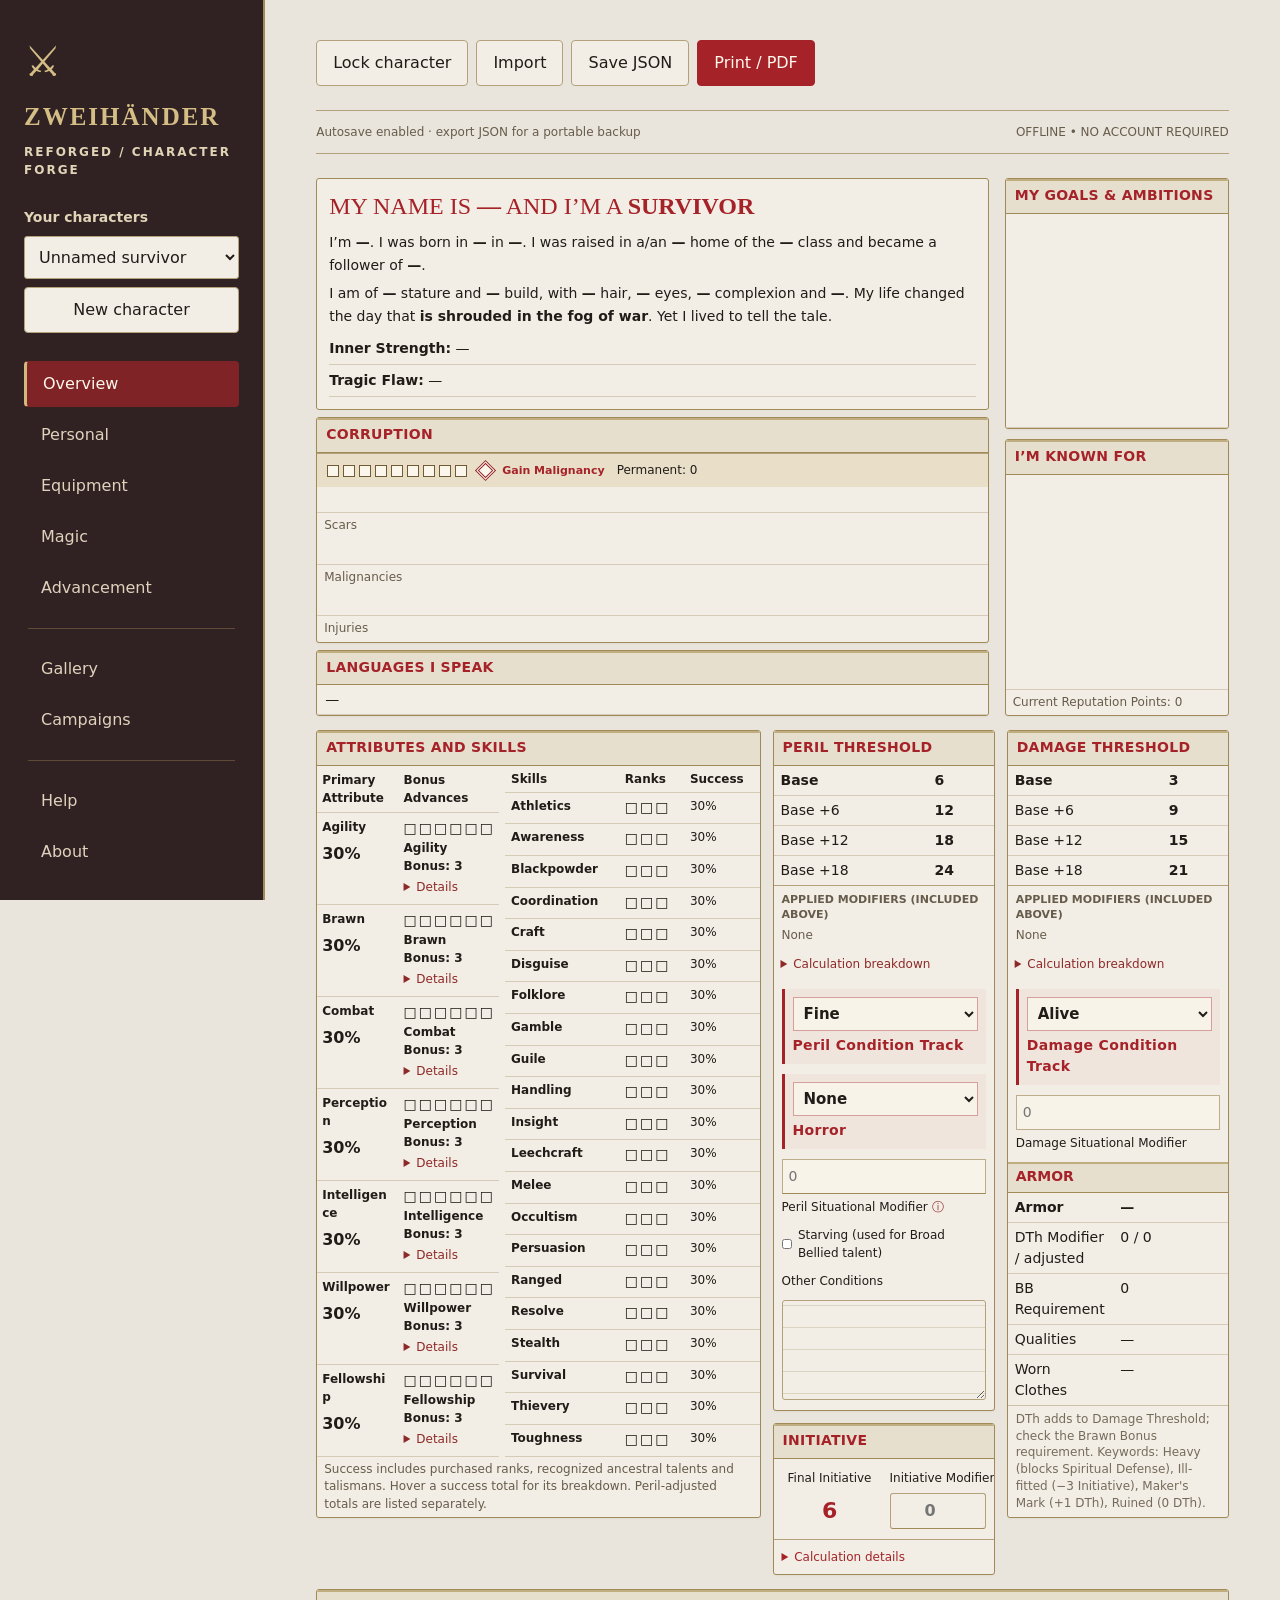
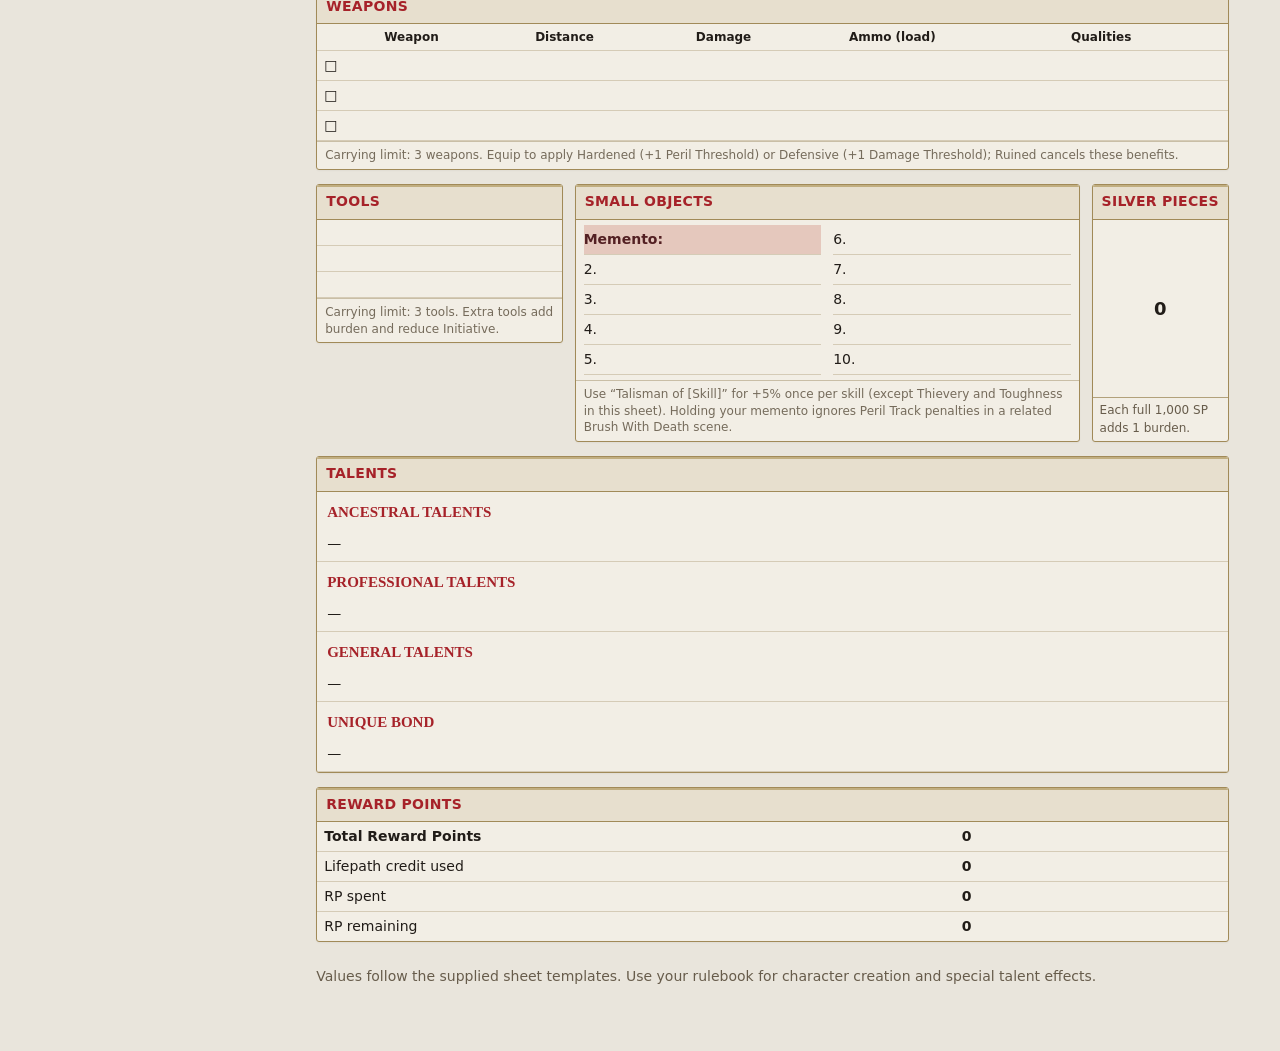
==== commit db424656: "Roll back printer-friendly export option" ====
--- a/index.html
+++ b/index.html
@@ -1 +1 @@
-<!doctype html><html lang="en"><head><meta charset="utf-8"><meta name="viewport" content="width=device-width,initial-scale=1"><title>Zweihänder • Character Forge</title><link rel="stylesheet" href="style.css"></head><body><aside><div class="sigil">⚔</div><h1>ZWEIHÄNDER</h1><p class="eyebrow">REFORGED / CHARACTER FORGE</p><label class="library-label" for="library">Your characters</label><select id="library"></select><button id="new">New character</button><nav id="nav" aria-label="Character sections"></nav><p class="footnote">An offline character workshop.<br>Based on your World Anvil templates.</p></aside><main><header><div class="header-main"><div class="character-heading"><p class="eyebrow">EVERY SURVIVOR HAS A STORY</p><h2 id="character-name">Unnamed survivor</h2><p id="subtitle">Begin with a name. Build a life worth risking.</p></div><div class="actions"><button id="lock-character">Lock character</button><button id="import">Import</button><button id="export">Save JSON</button><button id="print" class="primary">Print / PDF</button><button id="print-friendly">Printer-friendly PDF</button></div></div><div class="portrait-column"><div class="portrait-slot"><img id="character-portrait" class="token-portrait header-portrait" width="256" height="256" alt="Character portrait" hidden></div></div></header><div class="statusbar"><span id="status" role="status">Ready</span><span>OFFLINE • NO ACCOUNT REQUIRED</span></div><section id="overview"></section><section id="editor"></section><footer>Values follow the supplied sheet templates. Use your rulebook for character creation and special talent effects.</footer></main><div id="print-root" aria-hidden="true"></div><input id="backup-file" type="file" accept=".json,application/json" hidden><input id="file" type="file" accept=".json,application/json" hidden><script src="schema.js"></script><script src="app.js"></script></body></html>
+<!doctype html><html lang="en"><head><meta charset="utf-8"><meta name="viewport" content="width=device-width,initial-scale=1"><title>Zweihänder • Character Forge</title><link rel="stylesheet" href="style.css"></head><body><aside><div class="sigil">⚔</div><h1>ZWEIHÄNDER</h1><p class="eyebrow">REFORGED / CHARACTER FORGE</p><label class="library-label" for="library">Your characters</label><select id="library"></select><button id="new">New character</button><nav id="nav" aria-label="Character sections"></nav><p class="footnote">An offline character workshop.<br>Based on your World Anvil templates.</p></aside><main><header><div class="header-main"><div class="character-heading"><p class="eyebrow">EVERY SURVIVOR HAS A STORY</p><h2 id="character-name">Unnamed survivor</h2><p id="subtitle">Begin with a name. Build a life worth risking.</p></div><div class="actions"><button id="lock-character">Lock character</button><button id="import">Import</button><button id="export">Save JSON</button><button id="print" class="primary">Print / PDF</button></div></div><div class="portrait-column"><div class="portrait-slot"><img id="character-portrait" class="token-portrait header-portrait" width="256" height="256" alt="Character portrait" hidden></div></div></header><div class="statusbar"><span id="status" role="status">Ready</span><span>OFFLINE • NO ACCOUNT REQUIRED</span></div><section id="overview"></section><section id="editor"></section><footer>Values follow the supplied sheet templates. Use your rulebook for character creation and special talent effects.</footer></main><div id="print-root" aria-hidden="true"></div><input id="backup-file" type="file" accept=".json,application/json" hidden><input id="file" type="file" accept=".json,application/json" hidden><script src="schema.js"></script><script src="app.js"></script></body></html>
--- a/style.css
+++ b/style.css
@@ -684,17 +684,3 @@
 
 /* Keep original vector artwork safely inside the printable page. */
 #print-root .print-ornaments{inset:2mm;width:calc(100% - 4mm);height:calc(100% - 4mm)}
-/* Optional low-ink export, retaining all sheet values and writing boxes. */
-body.printer-friendly #print-root .print-page{background:#fff;color:#000}
-body.printer-friendly #print-root .print-ornaments{display:none!important}
-body.printer-friendly #print-root *{color:#000!important;text-shadow:none!important;box-shadow:none!important}
-body.printer-friendly #print-root .sheet-panel,body.printer-friendly #print-root .sheet-story,body.printer-friendly #print-root .print-condition-track,body.printer-friendly #print-root .print-conditions-notes{background:#fff;border:1px solid #555;border-radius:0}
-body.printer-friendly #print-root h3,body.printer-friendly #print-root h4,body.printer-friendly #print-root th,body.printer-friendly #print-root td,body.printer-friendly #print-root tr,body.printer-friendly #print-root .sheet-subheading,body.printer-friendly #print-root .sheet-objects-list>div{background:transparent!important;border-color:#aaa}
-body.printer-friendly #print-root h3::after,body.printer-friendly #print-root .print-condition-track::before,body.printer-friendly #print-root .print-condition-track::after{display:none}
-body.printer-friendly #print-root .print-track-square,body.printer-friendly #print-root .rank-mark,body.printer-friendly #print-root .print-purchase-mark,body.printer-friendly #print-root .corruption-square{background:#fff!important;border-color:#000}
-body.printer-friendly #print-root .rank-mark.is-filled,body.printer-friendly #print-root .print-purchase-mark[aria-label="Purchased"],body.printer-friendly #print-root .corruption-square.is-filled{background:#000!important;box-shadow:inset 0 0 0 2px #fff!important}
-body.printer-friendly #print-root .print-stage-dot{background:#000!important}
-body.printer-friendly #print-root .print-conditions-lines{background:repeating-linear-gradient(to bottom,transparent 0,transparent 19px,#ccc 19px,#ccc 20px)}
-body.printer-friendly #print-root .sheet-portrait img{filter:grayscale(1);border-color:#555;background:#fff}
-
-body.printer-friendly #print-root .corruption-summary,body.printer-friendly #print-root .corruption-track,body.printer-friendly #print-root .print-track-label{background:transparent!important}
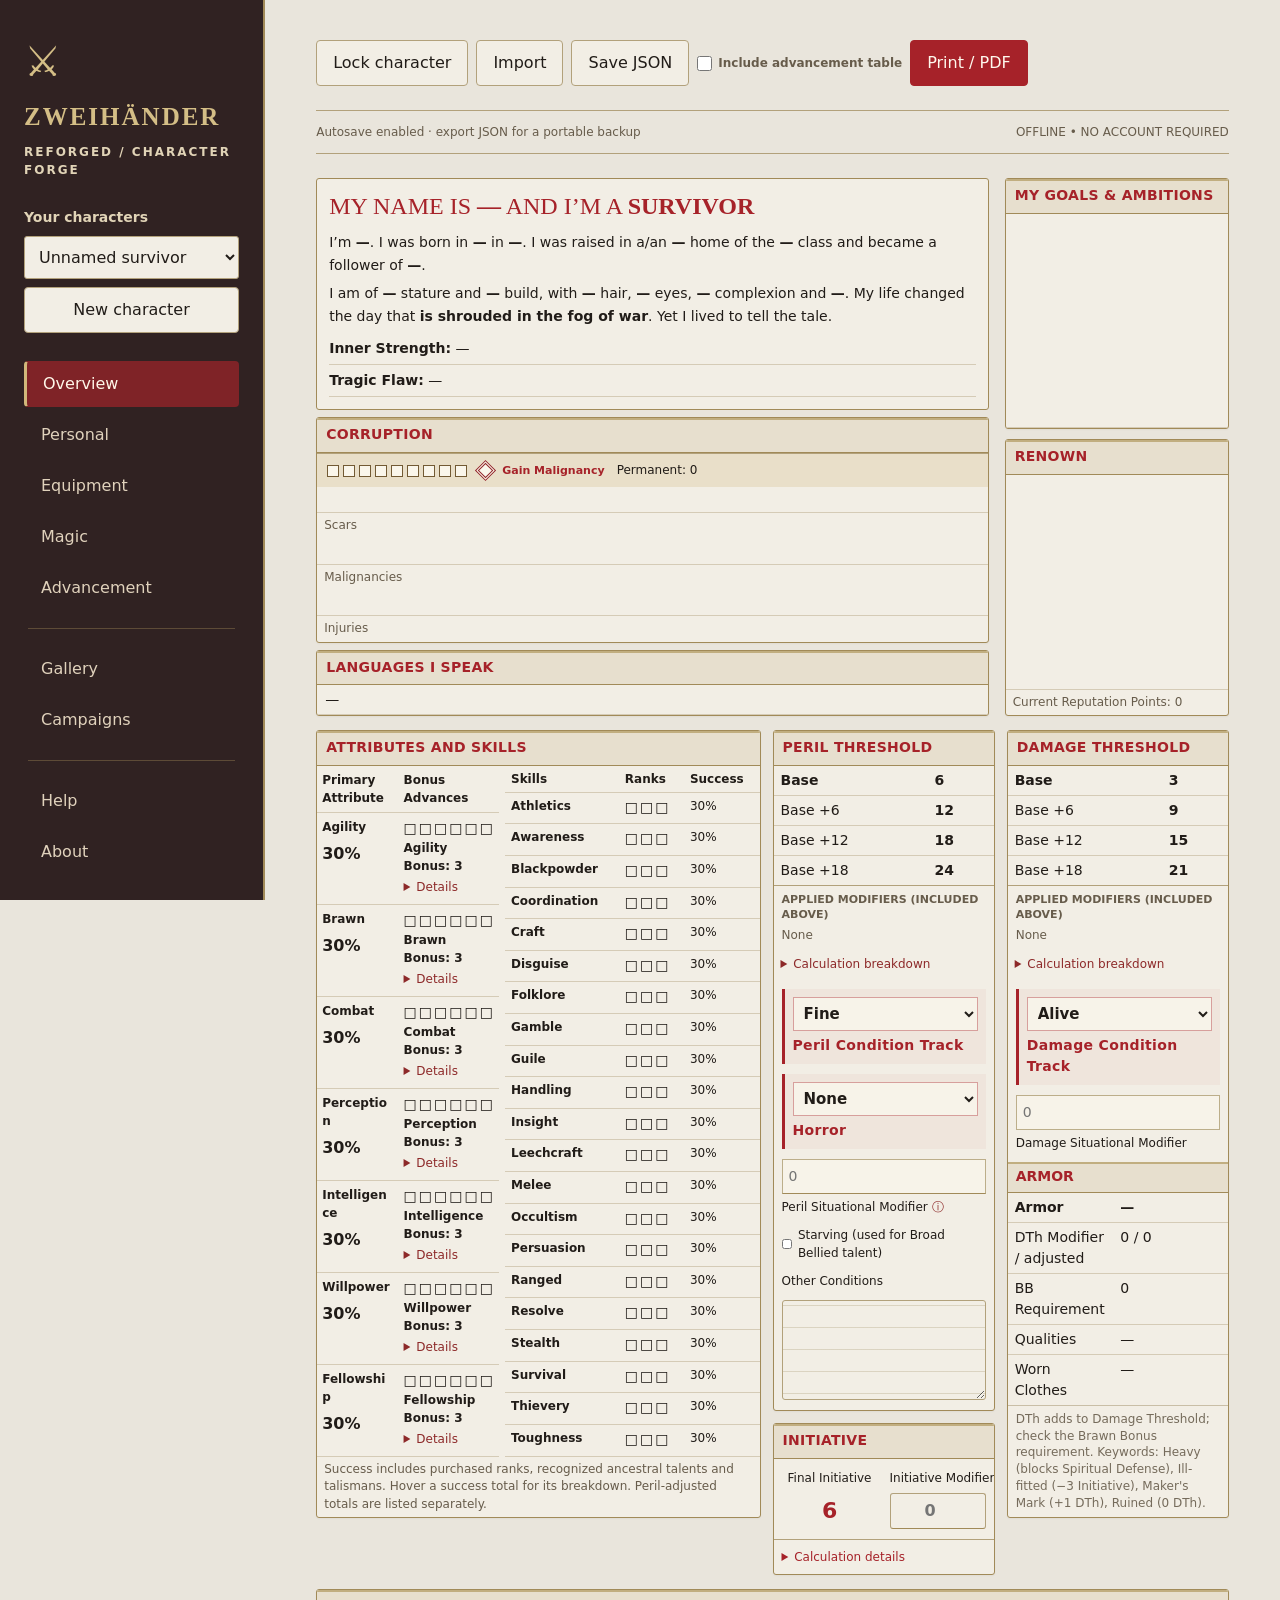
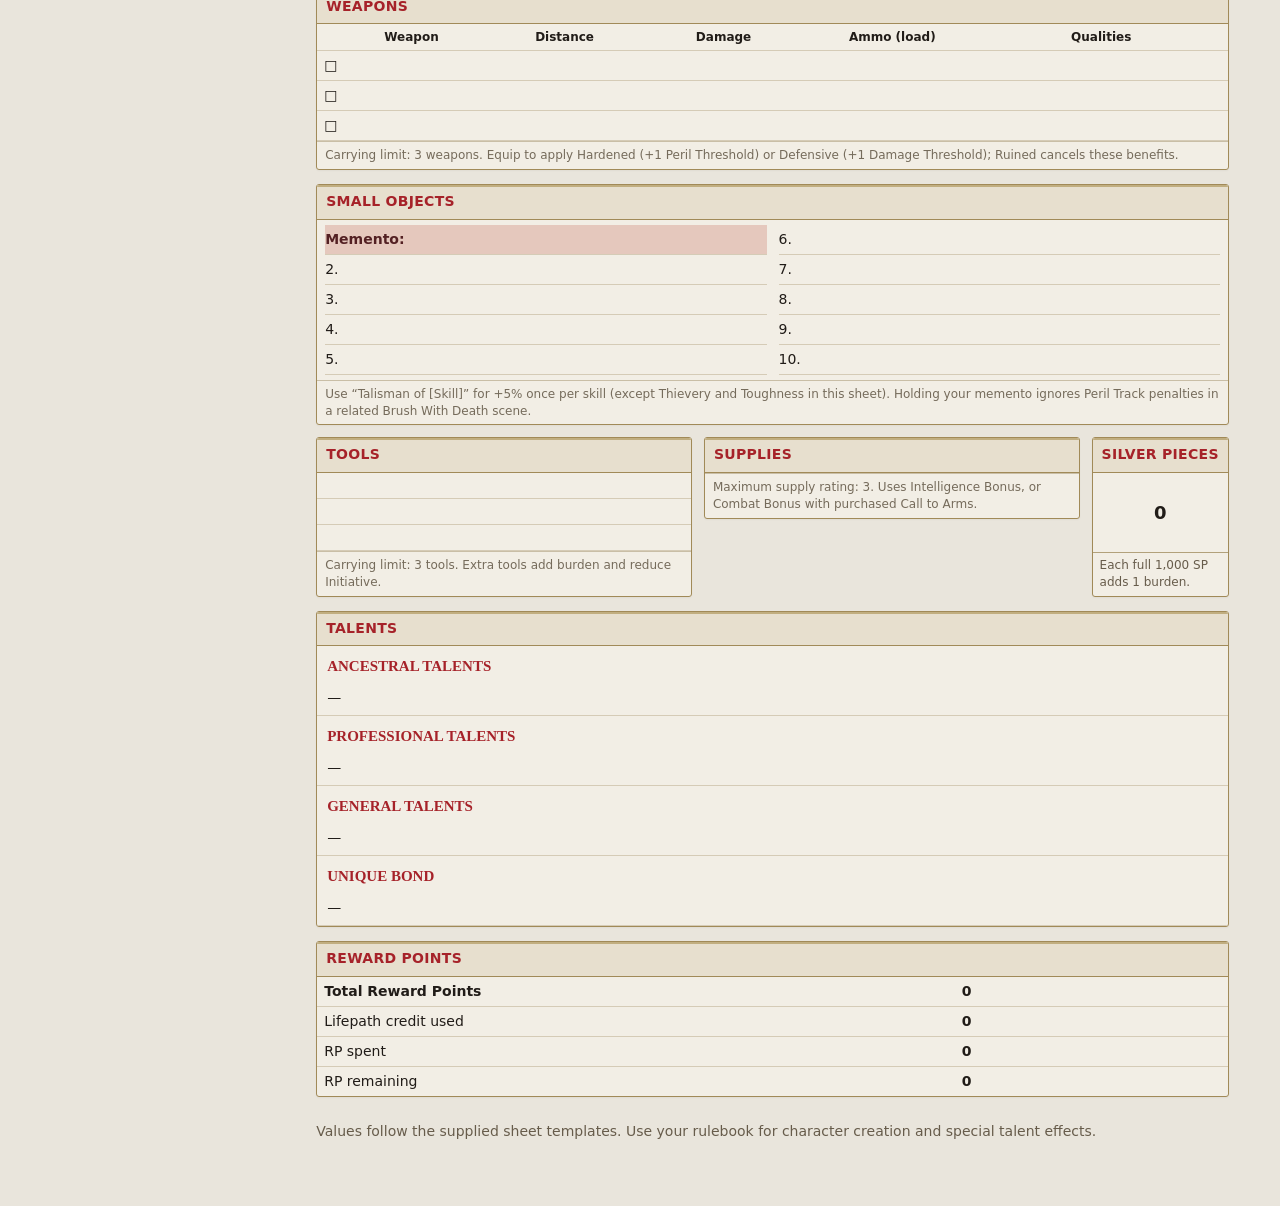
==== commit 53369881: "Hide empty on-screen supplies and add optional separate advancement print page" ====
--- a/index.html
+++ b/index.html
@@ -1 +1 @@
-<!doctype html><html lang="en"><head><meta charset="utf-8"><meta name="viewport" content="width=device-width,initial-scale=1"><title>Zweihänder • Character Forge</title><link rel="stylesheet" href="style.css"></head><body><aside><div class="sigil">⚔</div><h1>ZWEIHÄNDER</h1><p class="eyebrow">REFORGED / CHARACTER FORGE</p><label class="library-label" for="library">Your characters</label><select id="library"></select><button id="new">New character</button><nav id="nav" aria-label="Character sections"></nav><p class="footnote">An offline character workshop.<br>Based on your World Anvil templates.</p></aside><main><header><div class="header-main"><div class="character-heading"><p class="eyebrow">EVERY SURVIVOR HAS A STORY</p><h2 id="character-name">Unnamed survivor</h2><p id="subtitle">Begin with a name. Build a life worth risking.</p></div><div class="actions"><button id="lock-character">Lock character</button><button id="import">Import</button><button id="export">Save JSON</button><button id="print" class="primary">Print / PDF</button></div></div><div class="portrait-column"><div class="portrait-slot"><img id="character-portrait" class="token-portrait header-portrait" width="256" height="256" alt="Character portrait" hidden></div></div></header><div class="statusbar"><span id="status" role="status">Ready</span><span>OFFLINE • NO ACCOUNT REQUIRED</span></div><section id="overview"></section><section id="editor"></section><footer>Values follow the supplied sheet templates. Use your rulebook for character creation and special talent effects.</footer></main><div id="print-root" aria-hidden="true"></div><input id="backup-file" type="file" accept=".json,application/json" hidden><input id="file" type="file" accept=".json,application/json" hidden><script src="schema.js"></script><script src="app.js"></script></body></html>
+<!doctype html><html lang="en"><head><meta charset="utf-8"><meta name="viewport" content="width=device-width,initial-scale=1"><title>Zweihänder • Character Forge</title><link rel="stylesheet" href="style.css"></head><body><aside><div class="sigil">⚔</div><h1>ZWEIHÄNDER</h1><p class="eyebrow">REFORGED / CHARACTER FORGE</p><label class="library-label" for="library">Your characters</label><select id="library"></select><button id="new">New character</button><nav id="nav" aria-label="Character sections"></nav><p class="footnote">An offline character workshop.<br>Based on your World Anvil templates.</p></aside><main><header><div class="header-main"><div class="character-heading"><p class="eyebrow">EVERY SURVIVOR HAS A STORY</p><h2 id="character-name">Unnamed survivor</h2><p id="subtitle">Begin with a name. Build a life worth risking.</p></div><div class="actions"><button id="lock-character">Lock character</button><button id="import">Import</button><button id="export">Save JSON</button><label class="print-advancement-option"><input id="print-advancement" type="checkbox">Include advancement table</label><button id="print" class="primary">Print / PDF</button></div></div><div class="portrait-column"><div class="portrait-slot"><img id="character-portrait" class="token-portrait header-portrait" width="256" height="256" alt="Character portrait" hidden></div></div></header><div class="statusbar"><span id="status" role="status">Ready</span><span>OFFLINE • NO ACCOUNT REQUIRED</span></div><section id="overview"></section><section id="editor"></section><footer>Values follow the supplied sheet templates. Use your rulebook for character creation and special talent effects.</footer></main><div id="print-root" aria-hidden="true"></div><input id="backup-file" type="file" accept=".json,application/json" hidden><input id="file" type="file" accept=".json,application/json" hidden><script src="schema.js"></script><script src="app.js"></script></body></html>
--- a/style.css
+++ b/style.css
@@ -684,3 +684,27 @@
 
 /* Keep original vector artwork safely inside the printable page. */
 #print-root .print-ornaments{inset:2mm;width:calc(100% - 4mm);height:calc(100% - 4mm)}
+#print-root .print-top-spacer{display:flex;align-items:center;justify-content:center;box-sizing:border-box;padding:1mm 0 2mm}
+#print-root .print-brand-title{font:700 24px/1 Georgia,'Times New Roman',serif;letter-spacing:3px;color:#98272c;text-align:center;text-shadow:none}
+#print-root .print-brand-title span{display:block;margin-top:4px;font-size:11px;letter-spacing:6px;color:#806837}
+#print-root .print-running-foot{justify-content:flex-end}
+#print-root .print-initiative-total{font:700 26px/1.1 Georgia,serif;color:#a62229;text-align:center;padding:7px 4px 3px}
+/* Tools, Supplies and Silver share a row; Small Objects has its own row. */
+.sheet-inventory{grid-template-columns:minmax(0,1fr) minmax(0,1fr) max-content}
+.sheet-inventory>.sheet-tools{grid-column:1;grid-row:1}
+.sheet-inventory>.sheet-supplies{grid-column:2;grid-row:1}
+.sheet-inventory>.sheet-silver{grid-column:3;grid-row:1}
+.sheet-inventory>.sheet-objects{grid-column:1 / -1;grid-row:2}
+#print-root .print-equipment{grid-template-columns:minmax(0,1fr) minmax(0,1fr) max-content}
+#print-root .print-equipment>.sheet-tools{grid-column:1;grid-row:2}
+#print-root .print-equipment>.sheet-supplies{grid-column:2;grid-row:2}
+#print-root .print-equipment>.sheet-silver{grid-column:3;grid-row:2}
+#print-root .print-equipment>.sheet-objects{grid-column:1 / -1;grid-row:3}
+@media screen and (max-width:700px){.sheet-inventory{grid-template-columns:1fr}.sheet-inventory>.sheet-tools,.sheet-inventory>.sheet-supplies,.sheet-inventory>.sheet-silver,.sheet-inventory>.sheet-objects{grid-column:1;grid-row:auto}}
+/* Small Objects precedes the Tools / Supplies / Silver row. */
+@media screen and (min-width:701px){.sheet-inventory>.sheet-objects{grid-row:1}.sheet-inventory>.sheet-tools,.sheet-inventory>.sheet-supplies,.sheet-inventory>.sheet-silver{grid-row:2}}
+#print-root .print-equipment>.sheet-objects{grid-row:2}
+#print-root .print-equipment>.sheet-tools,#print-root .print-equipment>.sheet-supplies,#print-root .print-equipment>.sheet-silver{grid-row:3}
+@media screen and (max-width:700px){.sheet-inventory>.sheet-objects{grid-row:1}}
+.print-advancement-option{display:flex;align-items:center;gap:6px;font-size:12px;color:var(--muted)}
+.print-advancement-option input{width:15px;height:15px;margin:0;accent-color:var(--accent)}
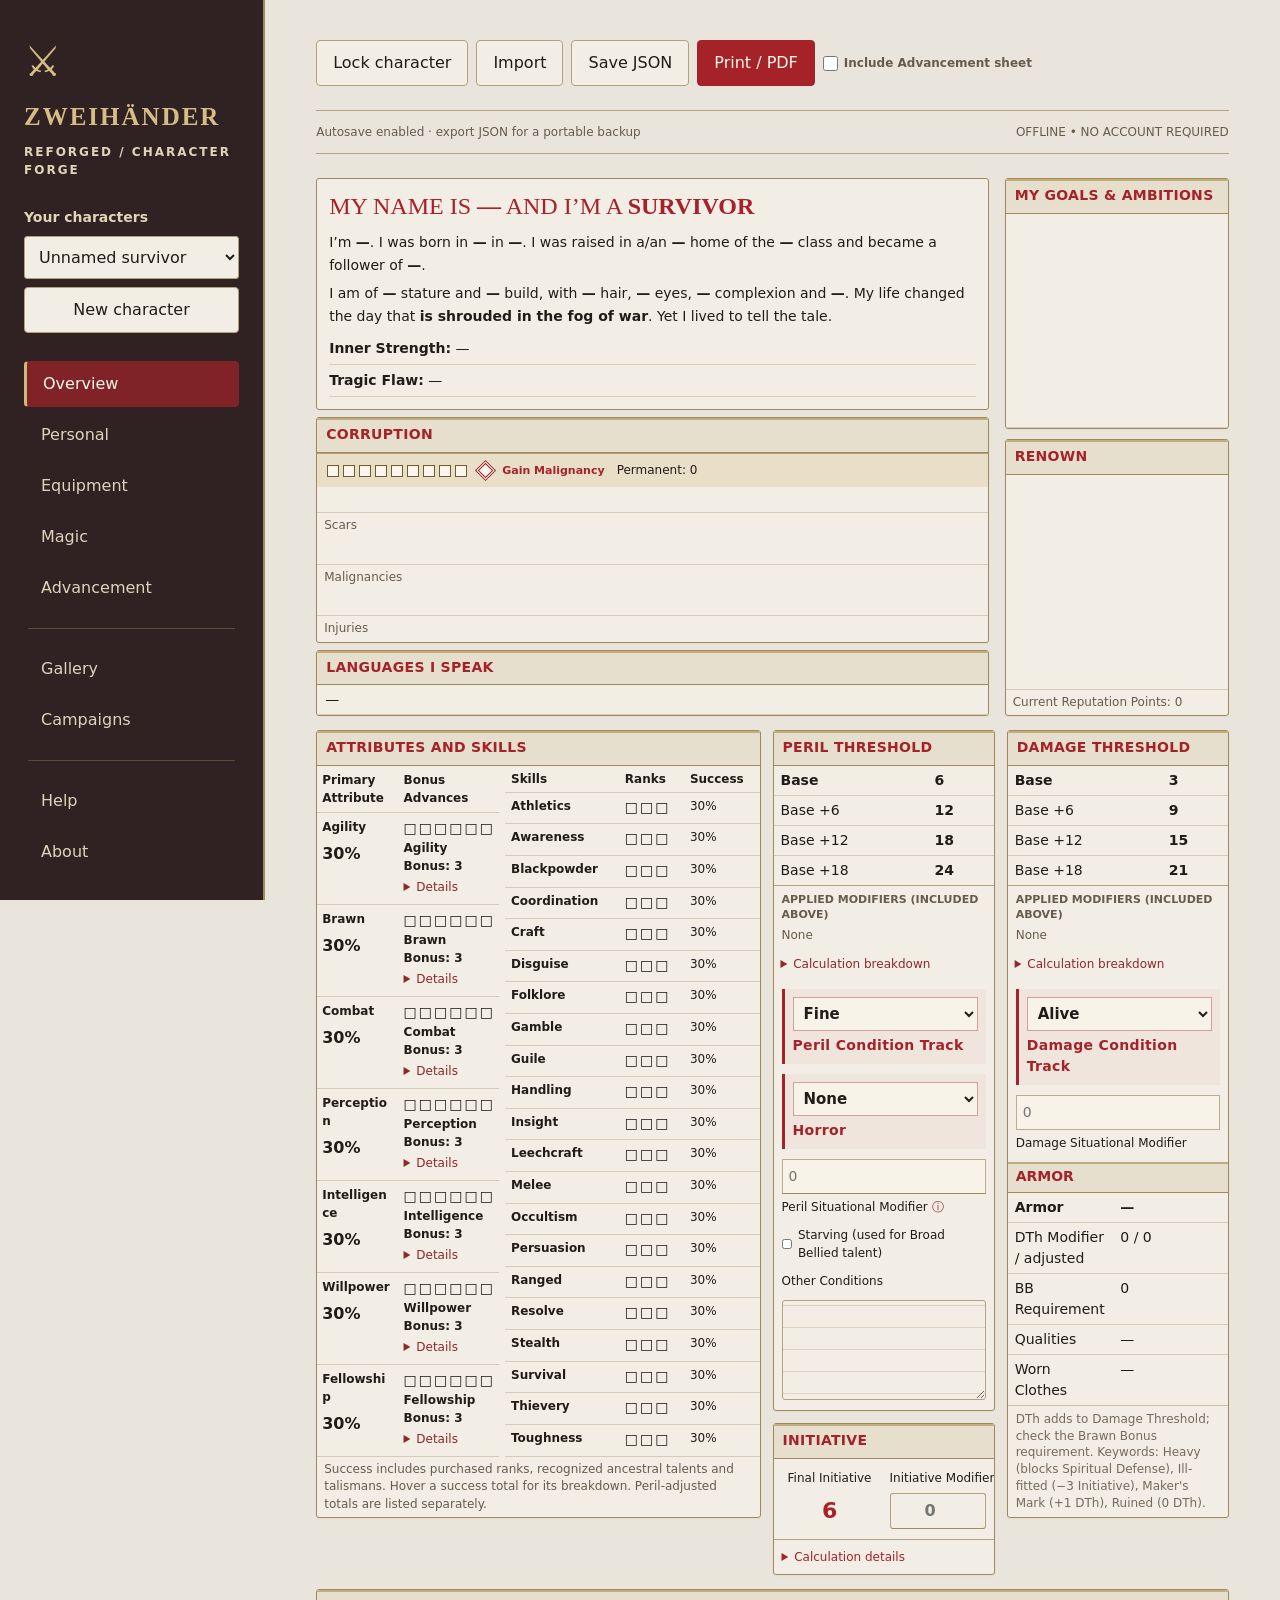
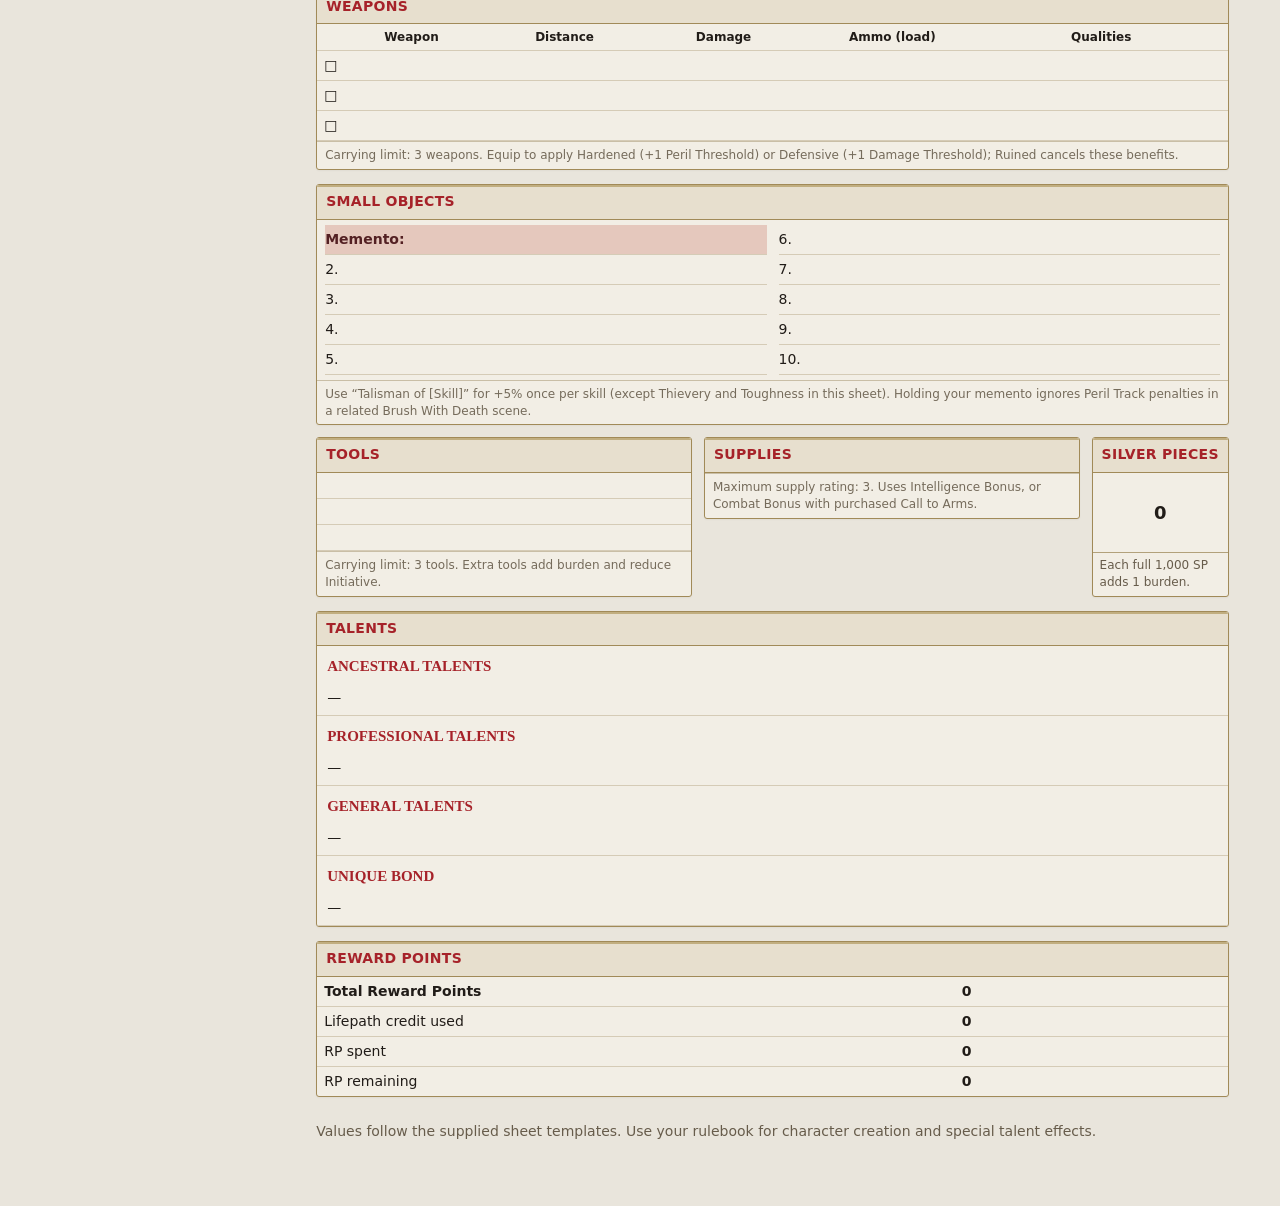
==== commit 4c983054: "Remove Titles and Deeds and reposition Advancement sheet option" ====
--- a/index.html
+++ b/index.html
@@ -1 +1 @@
-<!doctype html><html lang="en"><head><meta charset="utf-8"><meta name="viewport" content="width=device-width,initial-scale=1"><title>Zweihänder • Character Forge</title><link rel="stylesheet" href="style.css"></head><body><aside><div class="sigil">⚔</div><h1>ZWEIHÄNDER</h1><p class="eyebrow">REFORGED / CHARACTER FORGE</p><label class="library-label" for="library">Your characters</label><select id="library"></select><button id="new">New character</button><nav id="nav" aria-label="Character sections"></nav><p class="footnote">An offline character workshop.<br>Based on your World Anvil templates.</p></aside><main><header><div class="header-main"><div class="character-heading"><p class="eyebrow">EVERY SURVIVOR HAS A STORY</p><h2 id="character-name">Unnamed survivor</h2><p id="subtitle">Begin with a name. Build a life worth risking.</p></div><div class="actions"><button id="lock-character">Lock character</button><button id="import">Import</button><button id="export">Save JSON</button><label class="print-advancement-option"><input id="print-advancement" type="checkbox">Include advancement table</label><button id="print" class="primary">Print / PDF</button></div></div><div class="portrait-column"><div class="portrait-slot"><img id="character-portrait" class="token-portrait header-portrait" width="256" height="256" alt="Character portrait" hidden></div></div></header><div class="statusbar"><span id="status" role="status">Ready</span><span>OFFLINE • NO ACCOUNT REQUIRED</span></div><section id="overview"></section><section id="editor"></section><footer>Values follow the supplied sheet templates. Use your rulebook for character creation and special talent effects.</footer></main><div id="print-root" aria-hidden="true"></div><input id="backup-file" type="file" accept=".json,application/json" hidden><input id="file" type="file" accept=".json,application/json" hidden><script src="schema.js"></script><script src="app.js"></script></body></html>
+<!doctype html><html lang="en"><head><meta charset="utf-8"><meta name="viewport" content="width=device-width,initial-scale=1"><title>Zweihänder • Character Forge</title><link rel="stylesheet" href="style.css"></head><body><aside><div class="sigil">⚔</div><h1>ZWEIHÄNDER</h1><p class="eyebrow">REFORGED / CHARACTER FORGE</p><label class="library-label" for="library">Your characters</label><select id="library"></select><button id="new">New character</button><nav id="nav" aria-label="Character sections"></nav><p class="footnote">An offline character workshop.<br>Based on your World Anvil templates.</p></aside><main><header><div class="header-main"><div class="character-heading"><p class="eyebrow">EVERY SURVIVOR HAS A STORY</p><h2 id="character-name">Unnamed survivor</h2><p id="subtitle">Begin with a name. Build a life worth risking.</p></div><div class="actions"><button id="lock-character">Lock character</button><button id="import">Import</button><button id="export">Save JSON</button><button id="print" class="primary">Print / PDF</button><label class="print-advancement-option"><input id="print-advancement" type="checkbox">Include Advancement sheet</label></div></div><div class="portrait-column"><div class="portrait-slot"><img id="character-portrait" class="token-portrait header-portrait" width="256" height="256" alt="Character portrait" hidden></div></div></header><div class="statusbar"><span id="status" role="status">Ready</span><span>OFFLINE • NO ACCOUNT REQUIRED</span></div><section id="overview"></section><section id="editor"></section><footer>Values follow the supplied sheet templates. Use your rulebook for character creation and special talent effects.</footer></main><div id="print-root" aria-hidden="true"></div><input id="backup-file" type="file" accept=".json,application/json" hidden><input id="file" type="file" accept=".json,application/json" hidden><script src="schema.js"></script><script src="app.js"></script></body></html>
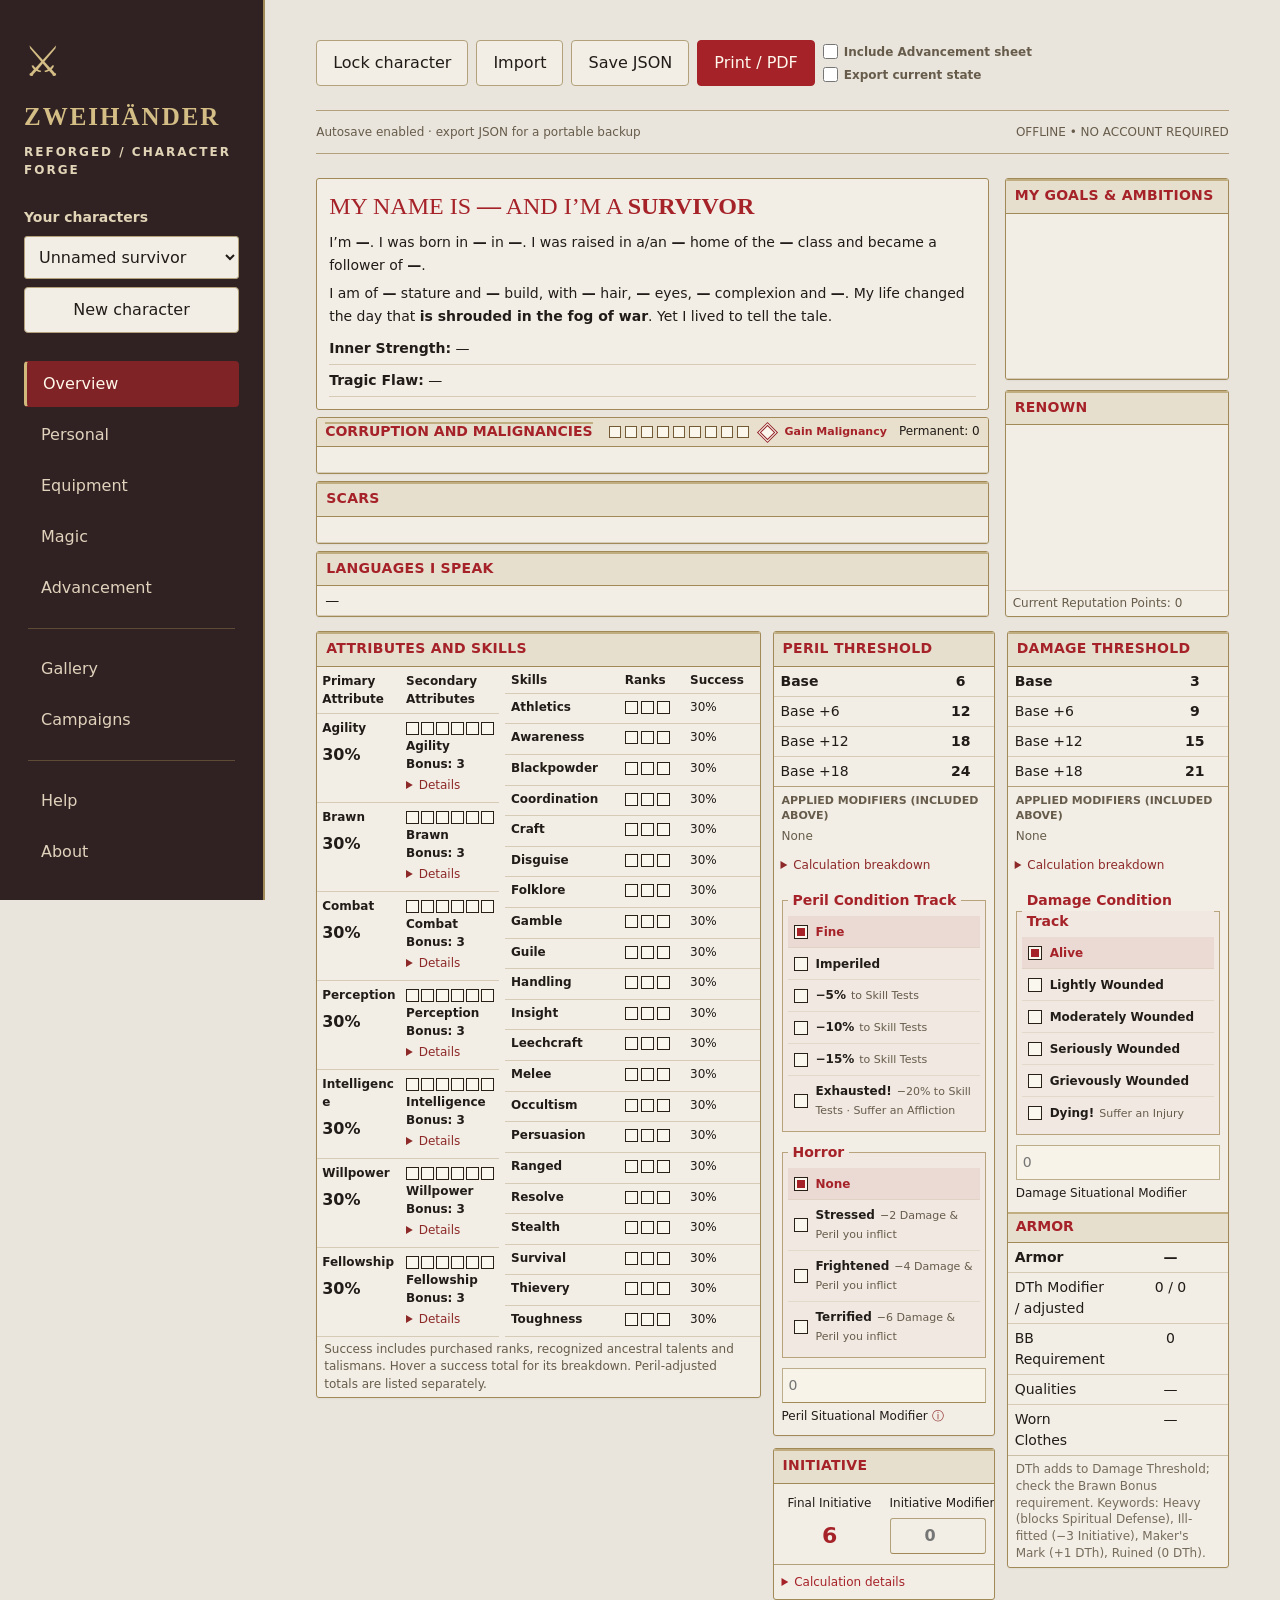
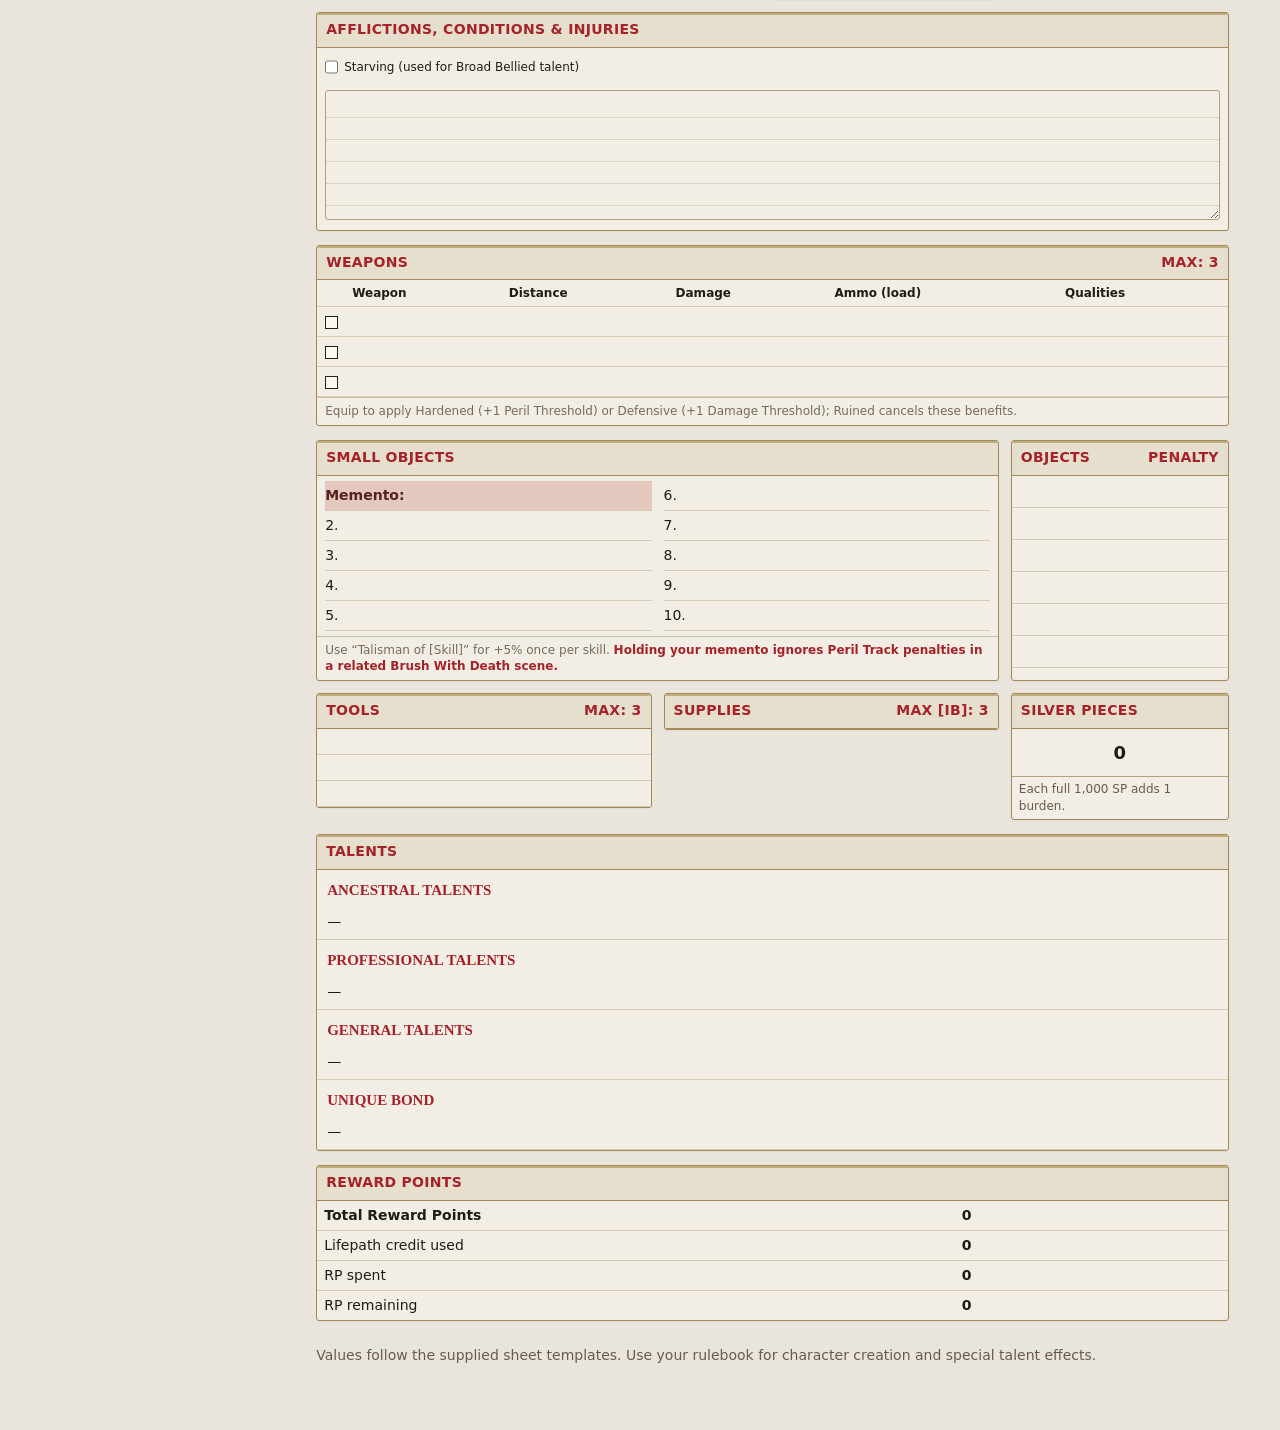
==== commit 0e758db5: "Add optional current-state print annotations for tracks and penalties" ====
--- a/index.html
+++ b/index.html
@@ -1 +1 @@
-<!doctype html><html lang="en"><head><meta charset="utf-8"><meta name="viewport" content="width=device-width,initial-scale=1"><title>Zweihänder • Character Forge</title><link rel="stylesheet" href="style.css"></head><body><aside><div class="sigil">⚔</div><h1>ZWEIHÄNDER</h1><p class="eyebrow">REFORGED / CHARACTER FORGE</p><label class="library-label" for="library">Your characters</label><select id="library"></select><button id="new">New character</button><nav id="nav" aria-label="Character sections"></nav><p class="footnote">An offline character workshop.<br>Based on your World Anvil templates.</p></aside><main><header><div class="header-main"><div class="character-heading"><p class="eyebrow">EVERY SURVIVOR HAS A STORY</p><h2 id="character-name">Unnamed survivor</h2><p id="subtitle">Begin with a name. Build a life worth risking.</p></div><div class="actions"><button id="lock-character">Lock character</button><button id="import">Import</button><button id="export">Save JSON</button><button id="print" class="primary">Print / PDF</button><label class="print-advancement-option"><input id="print-advancement" type="checkbox">Include Advancement sheet</label></div></div><div class="portrait-column"><div class="portrait-slot"><img id="character-portrait" class="token-portrait header-portrait" width="256" height="256" alt="Character portrait" hidden></div></div></header><div class="statusbar"><span id="status" role="status">Ready</span><span>OFFLINE • NO ACCOUNT REQUIRED</span></div><section id="overview"></section><section id="editor"></section><footer>Values follow the supplied sheet templates. Use your rulebook for character creation and special talent effects.</footer></main><div id="print-root" aria-hidden="true"></div><input id="backup-file" type="file" accept=".json,application/json" hidden><input id="file" type="file" accept=".json,application/json" hidden><script src="schema.js"></script><script src="app.js"></script></body></html>
+<!doctype html><html lang="en"><head><meta charset="utf-8"><meta name="viewport" content="width=device-width,initial-scale=1"><title>Zweihänder • Character Forge</title><link rel="stylesheet" href="style.css"></head><body><aside><div class="sigil">⚔</div><h1>ZWEIHÄNDER</h1><p class="eyebrow">REFORGED / CHARACTER FORGE</p><label class="library-label" for="library">Your characters</label><select id="library"></select><button id="new">New character</button><nav id="nav" aria-label="Character sections"></nav><p class="footnote">An offline character workshop.<br>Based on your World Anvil templates.</p></aside><main><header><div class="header-main"><div class="character-heading"><p class="eyebrow">EVERY SURVIVOR HAS A STORY</p><h2 id="character-name">Unnamed survivor</h2><p id="subtitle">Begin with a name. Build a life worth risking.</p></div><div class="actions"><button id="lock-character">Lock character</button><button id="import">Import</button><button id="export">Save JSON</button><button id="print" class="primary">Print / PDF</button><div class="print-options"><label class="print-advancement-option"><input id="print-advancement" type="checkbox">Include Advancement sheet</label><label class="print-advancement-option"><input id="print-current-state" type="checkbox">Export current state</label></div></div></div><div class="portrait-column"><div class="portrait-slot"><img id="character-portrait" class="token-portrait header-portrait" width="256" height="256" alt="Character portrait" hidden></div></div></header><div class="statusbar"><span id="status" role="status">Ready</span><span>OFFLINE • NO ACCOUNT REQUIRED</span></div><section id="overview"></section><section id="editor"></section><footer>Values follow the supplied sheet templates. Use your rulebook for character creation and special talent effects.</footer></main><div id="print-root" aria-hidden="true"></div><input id="backup-file" type="file" accept=".json,application/json" hidden><input id="file" type="file" accept=".json,application/json" hidden><script src="schema.js"></script><script src="app.js"></script></body></html>
--- a/style.css
+++ b/style.css
@@ -684,27 +684,222 @@
 
 /* Keep original vector artwork safely inside the printable page. */
 #print-root .print-ornaments{inset:2mm;width:calc(100% - 4mm);height:calc(100% - 4mm)}
-#print-root .print-top-spacer{display:flex;align-items:center;justify-content:center;box-sizing:border-box;padding:1mm 0 2mm}
-#print-root .print-brand-title{font:700 24px/1 Georgia,'Times New Roman',serif;letter-spacing:3px;color:#98272c;text-align:center;text-shadow:none}
-#print-root .print-brand-title span{display:block;margin-top:4px;font-size:11px;letter-spacing:6px;color:#806837}
+#print-root .print-top-spacer{display:flex;align-items:center;justify-content:center;box-sizing:border-box;padding:1mm 0 2mm}
+#print-root .print-brand-title{font:700 24px/1 Georgia,'Times New Roman',serif;letter-spacing:3px;color:#98272c;text-align:center;text-shadow:none}
+#print-root .print-brand-title span{display:block;margin-top:4px;font-size:11px;letter-spacing:6px;color:#806837}
 #print-root .print-running-foot{justify-content:flex-end}
 #print-root .print-initiative-total{font:700 26px/1.1 Georgia,serif;color:#a62229;text-align:center;padding:7px 4px 3px}
-/* Tools, Supplies and Silver share a row; Small Objects has its own row. */
-.sheet-inventory{grid-template-columns:minmax(0,1fr) minmax(0,1fr) max-content}
-.sheet-inventory>.sheet-tools{grid-column:1;grid-row:1}
-.sheet-inventory>.sheet-supplies{grid-column:2;grid-row:1}
-.sheet-inventory>.sheet-silver{grid-column:3;grid-row:1}
-.sheet-inventory>.sheet-objects{grid-column:1 / -1;grid-row:2}
-#print-root .print-equipment{grid-template-columns:minmax(0,1fr) minmax(0,1fr) max-content}
-#print-root .print-equipment>.sheet-tools{grid-column:1;grid-row:2}
-#print-root .print-equipment>.sheet-supplies{grid-column:2;grid-row:2}
-#print-root .print-equipment>.sheet-silver{grid-column:3;grid-row:2}
-#print-root .print-equipment>.sheet-objects{grid-column:1 / -1;grid-row:3}
+/* Tools, Supplies and Silver share a row; Small Objects has its own row. */
+.sheet-inventory{grid-template-columns:minmax(0,1fr) minmax(0,1fr) max-content}
+.sheet-inventory>.sheet-tools{grid-column:1;grid-row:1}
+.sheet-inventory>.sheet-supplies{grid-column:2;grid-row:1}
+.sheet-inventory>.sheet-silver{grid-column:3;grid-row:1}
+.sheet-inventory>.sheet-objects{grid-column:1 / -1;grid-row:2}
+#print-root .print-equipment{grid-template-columns:minmax(0,1fr) minmax(0,1fr) max-content}
+#print-root .print-equipment>.sheet-tools{grid-column:1;grid-row:2}
+#print-root .print-equipment>.sheet-supplies{grid-column:2;grid-row:2}
+#print-root .print-equipment>.sheet-silver{grid-column:3;grid-row:2}
+#print-root .print-equipment>.sheet-objects{grid-column:1 / -1;grid-row:3}
 @media screen and (max-width:700px){.sheet-inventory{grid-template-columns:1fr}.sheet-inventory>.sheet-tools,.sheet-inventory>.sheet-supplies,.sheet-inventory>.sheet-silver,.sheet-inventory>.sheet-objects{grid-column:1;grid-row:auto}}
-/* Small Objects precedes the Tools / Supplies / Silver row. */
-@media screen and (min-width:701px){.sheet-inventory>.sheet-objects{grid-row:1}.sheet-inventory>.sheet-tools,.sheet-inventory>.sheet-supplies,.sheet-inventory>.sheet-silver{grid-row:2}}
-#print-root .print-equipment>.sheet-objects{grid-row:2}
-#print-root .print-equipment>.sheet-tools,#print-root .print-equipment>.sheet-supplies,#print-root .print-equipment>.sheet-silver{grid-row:3}
+/* Small Objects precedes the Tools / Supplies / Silver row. */
+@media screen and (min-width:701px){.sheet-inventory>.sheet-objects{grid-row:1}.sheet-inventory>.sheet-tools,.sheet-inventory>.sheet-supplies,.sheet-inventory>.sheet-silver{grid-row:2}}
+#print-root .print-equipment>.sheet-objects{grid-row:2}
+#print-root .print-equipment>.sheet-tools,#print-root .print-equipment>.sheet-supplies,#print-root .print-equipment>.sheet-silver{grid-row:3}
 @media screen and (max-width:700px){.sheet-inventory>.sheet-objects{grid-row:1}}
-.print-advancement-option{display:flex;align-items:center;gap:6px;font-size:12px;color:var(--muted)}
+.print-advancement-option{display:flex;align-items:center;gap:6px;font-size:12px;color:var(--muted)}
 .print-advancement-option input{width:15px;height:15px;margin:0;accent-color:var(--accent)}
+/* Compact inventory: objects and burden together, then tools/supplies/coins. */
+@media screen and (min-width:701px){
+.equipment-layout{grid-template-columns:minmax(0,1fr) minmax(0,1fr) minmax(180px,.8fr);grid-template-areas:"armor armor armor" "weapons weapons weapons" "objects objects burden" "tools supplies silver";gap:12px;align-items:start}
+.equipment-burden-fields{grid-template-columns:minmax(0,1fr);gap:8px}
+.equipment-burden textarea{min-height:138px}
+.sheet-inventory{grid-template-columns:minmax(0,1fr) minmax(0,1fr) minmax(160px,.65fr)}
+.sheet-inventory:has(>.sheet-burden)>.sheet-objects{grid-column:1 / span 2;grid-row:1}
+.sheet-inventory>.sheet-burden{grid-column:3;grid-row:1;align-self:stretch}
+.sheet-inventory>.sheet-silver{width:100%;min-width:0}
+}
+@media screen and (max-width:700px){.equipment-layout{grid-template-areas:"armor" "weapons" "objects" "burden" "tools" "supplies" "silver"}.sheet-inventory>.sheet-burden{grid-column:1;grid-row:2}}
+#print-root .print-equipment{grid-template-columns:minmax(0,1fr) minmax(0,1fr) minmax(0,.65fr)}
+#print-root .print-equipment:has(>.sheet-burden)>.sheet-objects{grid-column:1 / span 2;grid-row:2}
+#print-root .print-equipment>.sheet-burden{grid-column:3;grid-row:2;align-self:stretch}
+#print-root .print-equipment>.sheet-silver{width:100%;min-width:0}
+/* Blank supply slots retain the same writing height as populated rows. */
+#print-root .sheet-supplies .sheet-values tr{height:22px}
+#print-root .sheet-supplies .sheet-values th,#print-root .sheet-supplies .sheet-values td{height:22px;box-sizing:border-box;vertical-align:middle;padding:4px 3px;line-height:14px}
+#print-root .print-initiative-breakdown{display:grid;grid-template-columns:minmax(0,1fr) 38px;gap:6px;align-items:center;padding:5px}
+#print-root .print-initiative-breakdown dl{margin:0;font-size:8px;line-height:1.4}
+#print-root .print-initiative-breakdown dl>div{display:flex;justify-content:space-between;gap:5px}
+#print-root .print-initiative-breakdown dt{font-weight:400}
+#print-root .print-initiative-breakdown dd{margin:0;white-space:nowrap}
+#print-root .print-initiative-breakdown .print-initiative-total{padding:0;text-align:right}
+/* Overview bonus advances use the same bordered squares as print. */
+#overview .sheet-attributes .rank-marks{gap:2px;vertical-align:middle;letter-spacing:0}
+#overview .sheet-attributes .rank-mark{display:inline-block;width:13px;height:13px;flex:0 0 13px;font-size:0;line-height:0;border:1.2px solid #292017;background:#faf7ef;box-sizing:border-box}
+#overview .sheet-attributes .rank-mark.is-filled{background:#a62229;box-shadow:inset 0 0 0 2px #faf7ef}
+#overview .sheet-skills .rank-marks{gap:3px;vertical-align:middle;letter-spacing:0}
+#overview .sheet-skills .rank-mark{display:inline-block;width:13px;height:13px;flex:0 0 13px;font-size:0;line-height:0;border:1.2px solid #292017;background:#faf7ef;box-sizing:border-box}
+#overview .sheet-skills .rank-mark.is-filled{background:#a62229;box-shadow:inset 0 0 0 2px #faf7ef}
+.other-conditions .field-caption{font-size:14px;font-weight:700;color:var(--accent);text-transform:uppercase;letter-spacing:.3px}
+.sheet-supplies .sheet-values td,.sheet-supplies .supply-rating-heading{text-align:center}
+.sheet-supplies .sheet-values th:first-child{width:75%}
+.supply-rating-heading>span,.supply-rating-max{display:block;color:var(--accent);font-weight:700;white-space:nowrap}
+.memento-note{color:var(--accent);font-weight:600}
+.print-carry-limit{display:none}
+#print-root .print-carry-limit{display:block;float:right;color:var(--accent);font:700 9px/15px system-ui,sans-serif;letter-spacing:0}
+#print-root .sheet-tools>h3::after,#print-root .sheet-weapons-panel>h3::after{display:none}
+#print-root .sheet-tools>.table-hint,#print-root .sheet-weapons-panel>.table-hint,#print-root .talisman-note{display:none}
+#print-root .corruption-track-end strong,#print-root .corruption-permanent-count{font-size:10px;font-weight:700;color:#8f2329}
+#print-root .corruption-track-end strong{text-transform:uppercase}
+#print-root .sheet-reputation>.info-label{color:#382d22;font-weight:600}
+#overview .sheet-peril .sheet-values td,#overview .sheet-damage .sheet-values td{text-align:center}
+.supply-rating-heading,.equipment-supplies thead th:last-child{white-space:nowrap}
+.supply-rating-heading>span,.supply-rating-max{display:inline}
+.sheet-burden{display:flex;flex-direction:column}
+.sheet-burden>.info-label{margin-top:auto}
+.supply-header-max{float:right;font-size:11px;line-height:inherit;letter-spacing:0;color:var(--accent);white-space:nowrap}
+.sheet-supplies>h3::after{display:none!important}
+#print-root .supply-header-max{font:700 9px/15px system-ui,sans-serif}
+#print-root .sheet-weapons .weapon-equip-mark{display:inline-block;width:13px;height:13px;font-size:0;line-height:0;border:1.2px solid #292017;background:#faf7ef;box-sizing:border-box;vertical-align:middle}
+#print-root .sheet-weapons .weapon-equip-mark.is-filled{background:#a62229;box-shadow:inset 0 0 0 2px #faf7ef}
+#print-root .sheet-tools>.sheet-text{min-height:22px;box-sizing:border-box;padding:4px 5px;line-height:14px}
+.supply-header-max,#print-root .supply-header-max{font:inherit;letter-spacing:inherit}
+.print-carry-limit{display:block;float:right;font:inherit;letter-spacing:inherit;color:var(--accent)}
+.sheet-tools>h3::after,.sheet-weapons-panel>h3::after{display:none!important}
+#overview .sheet-weapons .weapon-equip-mark{display:inline-block;width:13px;height:13px;font-size:0;line-height:0;border:1.2px solid #292017;background:#faf7ef;box-sizing:border-box;vertical-align:middle}
+#overview .sheet-weapons .weapon-equip-mark.is-filled{background:#a62229;box-shadow:inset 0 0 0 2px #faf7ef}
+.sheet-weapons th:first-child,.sheet-weapons td:first-child{width:28px;text-align:center;vertical-align:middle}
+#print-root .sheet-weapons th:first-child,#print-root .sheet-weapons td:first-child{width:20px;text-align:center;vertical-align:middle}
+#print-root .print-initiative-breakdown .print-initiative-total{text-align:center;justify-self:stretch}
+.burden-heading-penalty{float:right;text-transform:uppercase;font:inherit}
+.sheet-burden>h3::after{display:none!important}
+.burden-table{width:100%;border-collapse:collapse;table-layout:fixed}
+.burden-table td{height:32px;padding:4px 7px;border-bottom:1px solid #d5cbb6;vertical-align:middle;overflow-wrap:anywhere}
+.burden-table td:last-child{width:70px;text-align:center}
+.burden-table label{display:block}
+.burden-table .field-caption{position:absolute;width:1px;height:1px;overflow:hidden;clip-path:inset(50%)}
+.burden-table input{width:100%;min-width:0;box-sizing:border-box}
+.burden-table input[type=number]{text-align:center}
+#print-root .burden-table{font-size:10px}
+#print-root .burden-table td{height:22px;padding:4px 3px;line-height:14px;box-sizing:border-box}
+#print-root .burden-table td:last-child{width:42px}
+/* Align paired Equipment cards without stretching the Silver card. */
+@media screen and (min-width:701px){
+.equipment-layout>.equipment-objects,.equipment-layout>.equipment-burden,.equipment-layout>.equipment-tools,.equipment-layout>.equipment-supplies{align-self:stretch;display:flex;flex-direction:column}
+.equipment-layout>.equipment-objects>.equipment-objects-list{flex:1;align-content:stretch;grid-template-rows:repeat(5,minmax(0,1fr))}
+.equipment-layout>.equipment-objects>.table-hint{margin-top:auto}
+.equipment-layout>.equipment-tools>.equipment-lines{flex:1;display:grid;grid-template-rows:repeat(6,minmax(0,1fr))}
+.equipment-layout>.equipment-tools .equipment-lines>label{display:flex;align-items:flex-end}
+.equipment-layout>.equipment-tools .equipment-lines input{width:100%}
+.equipment-layout>.equipment-supplies>.equipment-table-scroll{flex:1}
+}
+/* A shared baseline for the three printed combat columns. */
+#print-root .print-combat-row{align-items:stretch}
+#print-root .print-combat-row>.print-peril-stack,#print-root .print-combat-row>.print-skills-stack,#print-root .print-combat-row>.print-damage-stack{align-self:stretch}
+#print-root .print-peril-stack>.sheet-peril{flex:1;display:flex;flex-direction:column;margin-bottom:0}
+#print-root .print-peril-stack>.sheet-peril>.print-stress-track{margin:5px 4px 4px;margin-top:auto;width:auto}
+#print-root .print-damage-stack>.sheet-damage{flex:1;margin-bottom:0}
+#print-root .print-damage-stack>.print-session-controls{flex:0 0 auto}
+#print-root .print-damage-stack .print-initiative-compact{margin-bottom:0}
+#print-root .print-skills-stack>.print-conditions-notes{margin-bottom:0;margin-top:0}
+#print-root .print-conditions-notes>h3{font:700 10px/1.2 Georgia,serif;padding:4px 5px;text-transform:uppercase;letter-spacing:.35px}
+#print-root .print-conditions-notes>h3::after{display:none}
+#print-root .print-peril-stack>.sheet-peril>.print-stress-track{margin-top:5px}
+/* Printed Objects includes the coin total as its final ruled line. */
+#print-root .print-objects-silver{display:flex;justify-content:space-between;align-items:center;gap:8px;margin-top:auto;padding:5px 6px;border-top:1px solid #b3a077;font-size:10px}
+#print-root .print-objects-silver strong{color:var(--accent);text-transform:uppercase}
+#print-root .print-objects-silver span{font-weight:700;min-width:42px;text-align:center}
+#print-root .print-equipment>.sheet-tools{grid-column:1;grid-row:3}
+#print-root .print-equipment>.sheet-supplies{grid-column:2;grid-row:3}
+#print-root .print-equipment>.sheet-burden{grid-row:2 / span 2}
+/* Spread all six object rows over the space above the Silver footer. */
+#print-root .sheet-burden>.burden-table{flex:1;height:100%}
+#print-root .sheet-burden>.burden-table tr{height:16.6667%}
+#print-root .sheet-burden>.burden-table td{height:auto}
+#print-root .sheet-burden>.print-objects-silver{flex:0 0 auto;margin-top:0}
+/* Printed Objects ends after six rows and the Silver line. */
+#print-root .print-equipment>.sheet-burden{grid-row:2;align-self:start}
+#print-root .print-objects-silver{margin-top:0}
+/* Fixed real rows, followed by equally spaced blank writing lines. */
+#print-root .print-equipment>.sheet-burden{grid-row:2 / span 2;align-self:stretch}
+#print-root .sheet-burden>.burden-table{flex:0 0 auto;height:auto}
+#print-root .sheet-burden>.burden-table tr{height:22px}
+#print-root .sheet-burden>.burden-table td{height:22px;line-height:14px;padding:4px 3px;box-sizing:border-box}
+#print-root .print-objects-filler{flex:1;min-height:0;background:repeating-linear-gradient(to bottom,transparent 0,transparent 21px,#d5cbb6 21px,#d5cbb6 22px)}
+#print-root .sheet-burden>.print-objects-silver{flex:0 0 auto;margin-top:0}
+/* One shared line pitch for real and decorative printed Object rows. */
+#print-root .sheet-burden{--object-line-height:22px}
+#print-root .sheet-burden>.burden-table{display:block;border-collapse:separate;border-spacing:0}
+#print-root .sheet-burden>.burden-table tbody{display:block}
+#print-root .sheet-burden>.burden-table tr{display:grid;grid-template-columns:minmax(0,1fr) 42px;height:var(--object-line-height)}
+#print-root .sheet-burden>.burden-table td{display:block;width:auto;height:var(--object-line-height);min-height:0;padding:0 3px;line-height:var(--object-line-height);border:0;border-bottom:1px solid #d5cbb6;box-sizing:border-box;white-space:nowrap;overflow:hidden}
+#print-root .sheet-burden>.burden-table td:last-child{width:auto}
+#print-root .print-objects-filler{background:repeating-linear-gradient(to bottom,transparent 0,transparent calc(var(--object-line-height) - 1px),#d5cbb6 calc(var(--object-line-height) - 1px),#d5cbb6 var(--object-line-height))}
+
+/* Extra writing lines are real rows, using exactly the first row's geometry. */
+#print-root .print-objects-filler{background:none;flex:1;min-height:0}
+/* Keep the Personal sidebar in one continuous vertical stack. */
+@media screen and (min-width:701px){.personal-top-main{grid-column:1;grid-row:1}.personal-bottom-main{grid-column:1;grid-row:2}.personal-top-side{grid-column:2;grid-row:1 / span 2}}
+.personal-top-side,.personal-top-side>.personal-bottom-side{display:flex;flex-direction:column;gap:4px;min-width:0}
+.sheet-skills-stack{display:flex;flex-direction:column;gap:12px;min-width:0}
+.sheet-skills-stack>.sheet-panel{width:100%;box-sizing:border-box}
+.sheet-injuries-conditions .overview-controls{display:flex;flex-direction:column;gap:8px}
+.sheet-injuries-conditions .other-conditions{width:100%}
+.sheet-injuries-conditions textarea{width:100%;box-sizing:border-box}
+@media screen and (min-width:1201px){.sheet-combat>.sheet-skills-stack{grid-column:1;grid-row:1}}
+@media screen and (min-width:701px) and (max-width:1200px){.sheet-combat>.sheet-skills-stack{grid-column:1 / -1;grid-row:1}}
+.sheet-combat>.sheet-injuries-conditions{grid-column:1 / -1;grid-row:2}
+.sheet-injuries-conditions .other-conditions>label{width:100%}
+.sheet-injuries-conditions .other-conditions .field-caption{display:none}
+.sheet-injuries-conditions .other-conditions textarea{min-height:130px;width:100%}
+@media screen and (min-width:701px) and (max-width:1200px){.sheet-combat>.sheet-injuries-conditions{grid-row:3}}
+.personal-scars .personal-fields{grid-template-columns:minmax(0,5fr) minmax(90px,1fr)}
+.personal-corruption .personal-malignancies-fields{grid-template-columns:minmax(0,1fr)}
+.personal-malignancies-fields textarea{min-height:130px}
+@media screen and (max-width:500px){.personal-scars .personal-fields{grid-template-columns:1fr}}
+/* Independent Personal columns prevent sidebar height from opening main-column gaps. */
+.personal-top-main{display:flex;flex-direction:column;gap:4px}
+.personal-alignment .personal-fields{grid-template-columns:minmax(0,1fr)}
+.personal-alignment .personal-fields>label{grid-column:1 / -1!important}
+.personal-top-side .personal-scars .personal-fields{grid-template-columns:minmax(0,1fr)}
+@media screen and (min-width:701px){.personal-layout>.personal-top-main,.personal-layout>.personal-top-side{grid-row:1}}
+.corruption-heading-row{display:flex;align-items:center;justify-content:space-between;gap:8px;flex-wrap:wrap;background:#e8dfcc;border-bottom:1px solid var(--gold);padding:4px 8px}
+.corruption-heading-row>h3{margin:0;padding:0;border:0;font-size:14px;color:var(--accent);text-transform:uppercase}
+.corruption-heading-row>.corruption-summary{margin:0;padding:0;border:0;background:none;min-width:0}
+#print-root .corruption-heading-row{padding:3px 5px;gap:4px}
+#print-root .corruption-heading-row>h3{font:700 10px/1.3 Georgia,serif;letter-spacing:.2px}
+#print-root .corruption-heading-row>.corruption-summary{flex:0 1 auto}
+.personal-corruption>.personal-fields:not(.personal-malignancies-fields)>label{display:flex;flex-direction:column;padding:8px;gap:5px;border-left:3px solid #a62229;background:#a6222909}
+.personal-corruption>.personal-fields>label:has([data-key="corruption_permanent"]){border-left-color:#886a2c;background:#b49a5930}
+.personal-corruption>.personal-fields:not(.personal-malignancies-fields) .field-caption{order:-1;font-size:12px;font-weight:700;color:#9a232a;letter-spacing:.3px}
+.personal-corruption>.personal-fields>label:has([data-key="corruption_permanent"]) .field-caption{color:#705316}
+.personal-corruption>.personal-fields:not(.personal-malignancies-fields) input{font-size:18px;font-weight:600;text-align:center}
+/* The combined corruption header follows the same print rules as other panels. */
+#print-root .corruption-heading-row{background:linear-gradient(90deg,#e3d3ae,#f1e7d2 70%,#e3d3ae);border-bottom:1px solid #b4a078;padding:4px 6px;gap:4px 8px}
+#print-root .corruption-heading-row>h3{font:700 11px/1.4 Georgia,serif;letter-spacing:.35px;color:var(--accent);background:none;border:0;margin:0;padding:0;box-shadow:none}
+#print-root .corruption-heading-row>.corruption-summary{background:none;border:0;margin:0;padding:0}
+/* Separate currency from the Objects penalty column. */
+#print-root .sheet-burden>.print-objects-silver{border-top:3px double #9e8654;background:#e7d8b5;padding:6px 8px;gap:10px}
+#print-root .print-objects-silver strong{font:700 11px/1.3 Georgia,serif;letter-spacing:.5px;color:#743f20}
+#print-root .print-objects-silver span{min-width:0;font:700 13px/1.3 Georgia,serif;color:#292017;text-align:right}
+.condition-track-control{margin:0;min-width:0;padding:8px;border:1px solid #b8a37c;background:#a6222906}
+.condition-track-control legend{color:var(--accent);font-weight:700;font-size:14px;padding:0 5px}
+.condition-stage{display:flex;align-items:center;gap:9px;padding:8px 6px;border-bottom:1px solid #d5cbb680;cursor:pointer}
+.condition-stage:last-child{border-bottom:0}
+.condition-stage input[type=radio]{display:block;width:16px;height:16px;margin:0;flex:0 0 16px;accent-color:var(--accent)}
+.condition-stage strong{font-size:13px;font-weight:600}
+.condition-stage small{display:block;font-size:11px;font-weight:400;color:var(--muted)}
+.condition-stage.is-current{background:#a6222912;color:var(--accent)}
+.condition-track-control:disabled .condition-stage{cursor:default}
+/* Override the generic reversed-column field layout for track options. */
+#overview .overview-controls .condition-track-control .condition-stage{display:flex;flex-direction:row;align-items:center;justify-content:flex-start;gap:8px;min-height:32px;padding:6px;line-height:18px;text-align:left}
+#overview .condition-stage>input[type=radio]{order:0;appearance:none;display:block;flex:0 0 14px;width:14px;height:14px;min-height:0;padding:0;margin:0;border:1.2px solid #292017;border-radius:0;background:#faf7ef}
+#overview .condition-stage>input[type=radio]:checked{background:#a62229;box-shadow:inset 0 0 0 2px #faf7ef}
+#overview .condition-stage>span{display:block;order:1;min-width:0;flex:1}
+#overview .condition-stage strong,#overview .condition-stage small{display:inline;font-size:12px;line-height:18px}
+#overview .condition-stage small{margin-left:5px;font-size:11px}
+#overview .condition-track-control{padding:5px;align-self:start}
+.sheet-skills td:last-child{white-space:nowrap}
+.sheet-skills .current-skill{display:inline;font-size:inherit;white-space:nowrap}
+#print-root .print-peril-track .print-track-label strong,#print-root .print-peril-track .print-track-label small{display:inline;vertical-align:baseline}
+#print-root .print-peril-track .print-track-label small{margin:0 0 0 4px}
+.print-options{display:flex;flex-direction:column;justify-content:center;gap:5px}
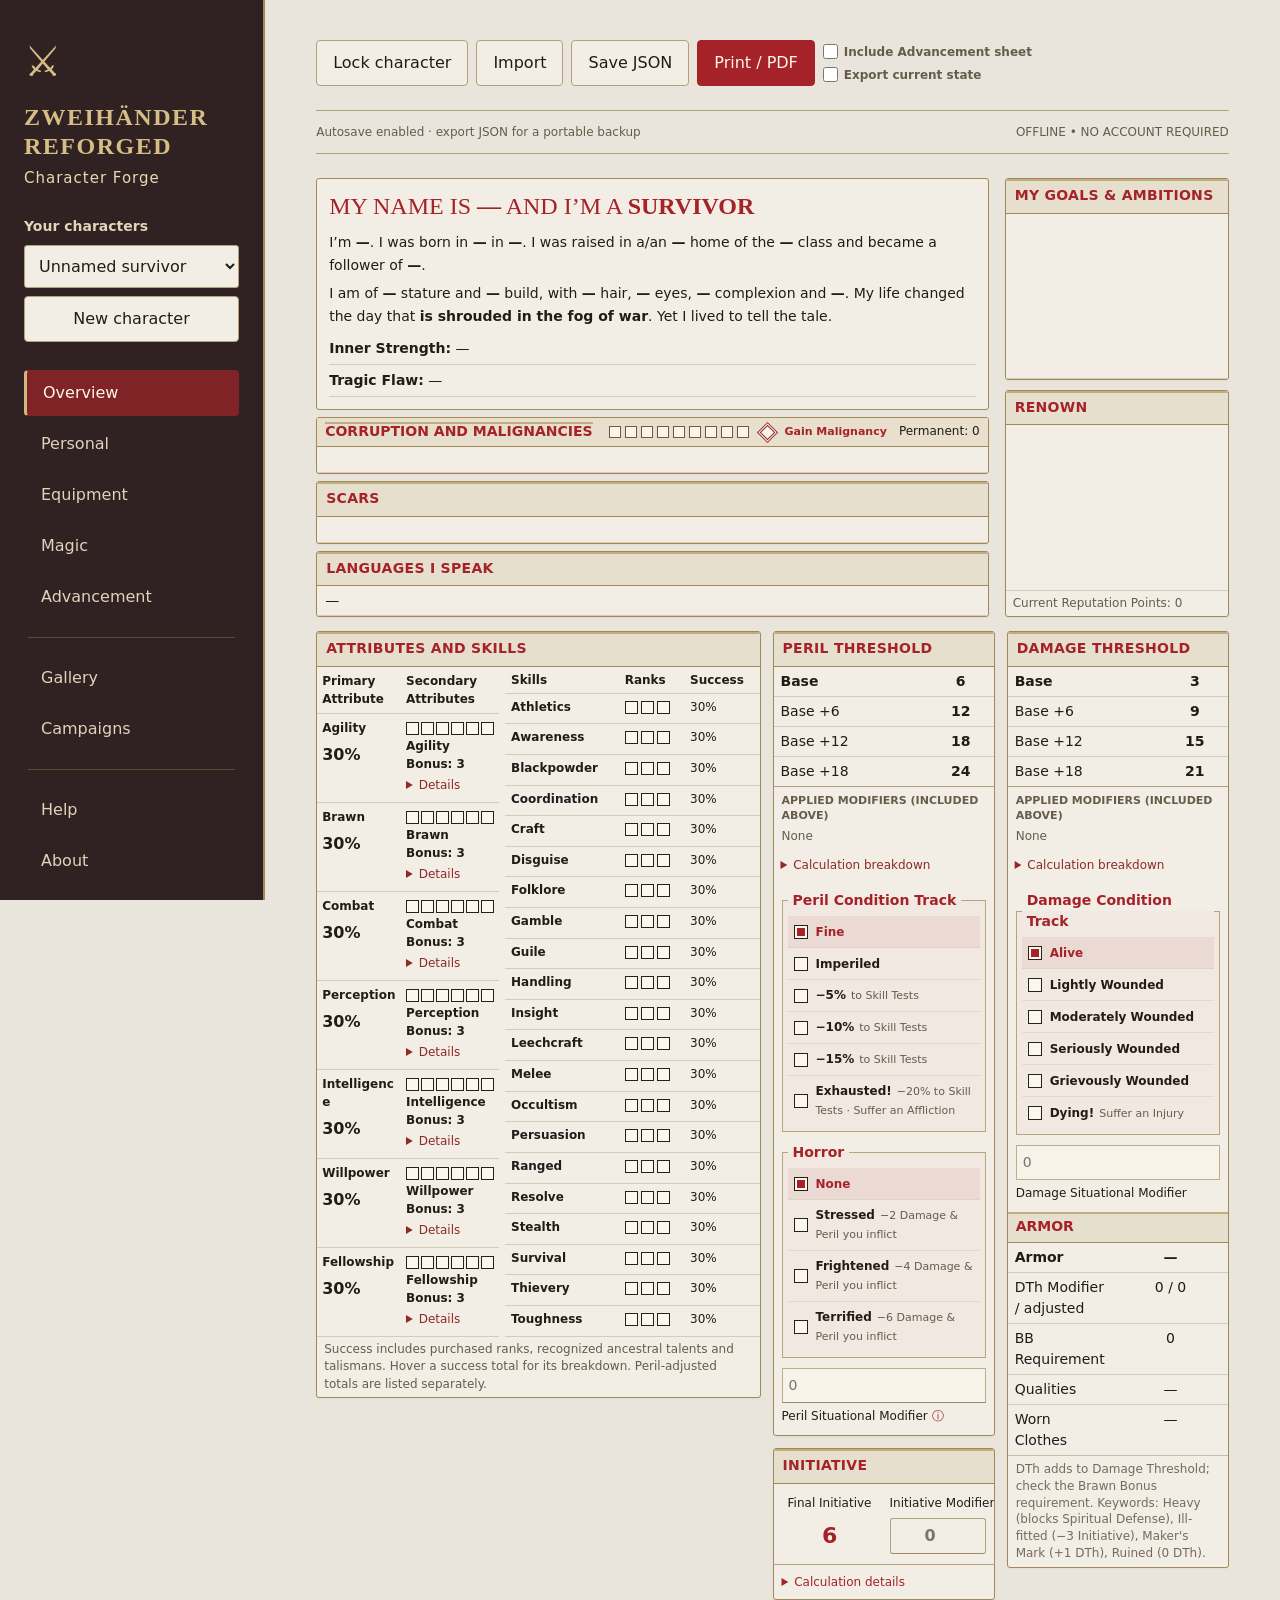
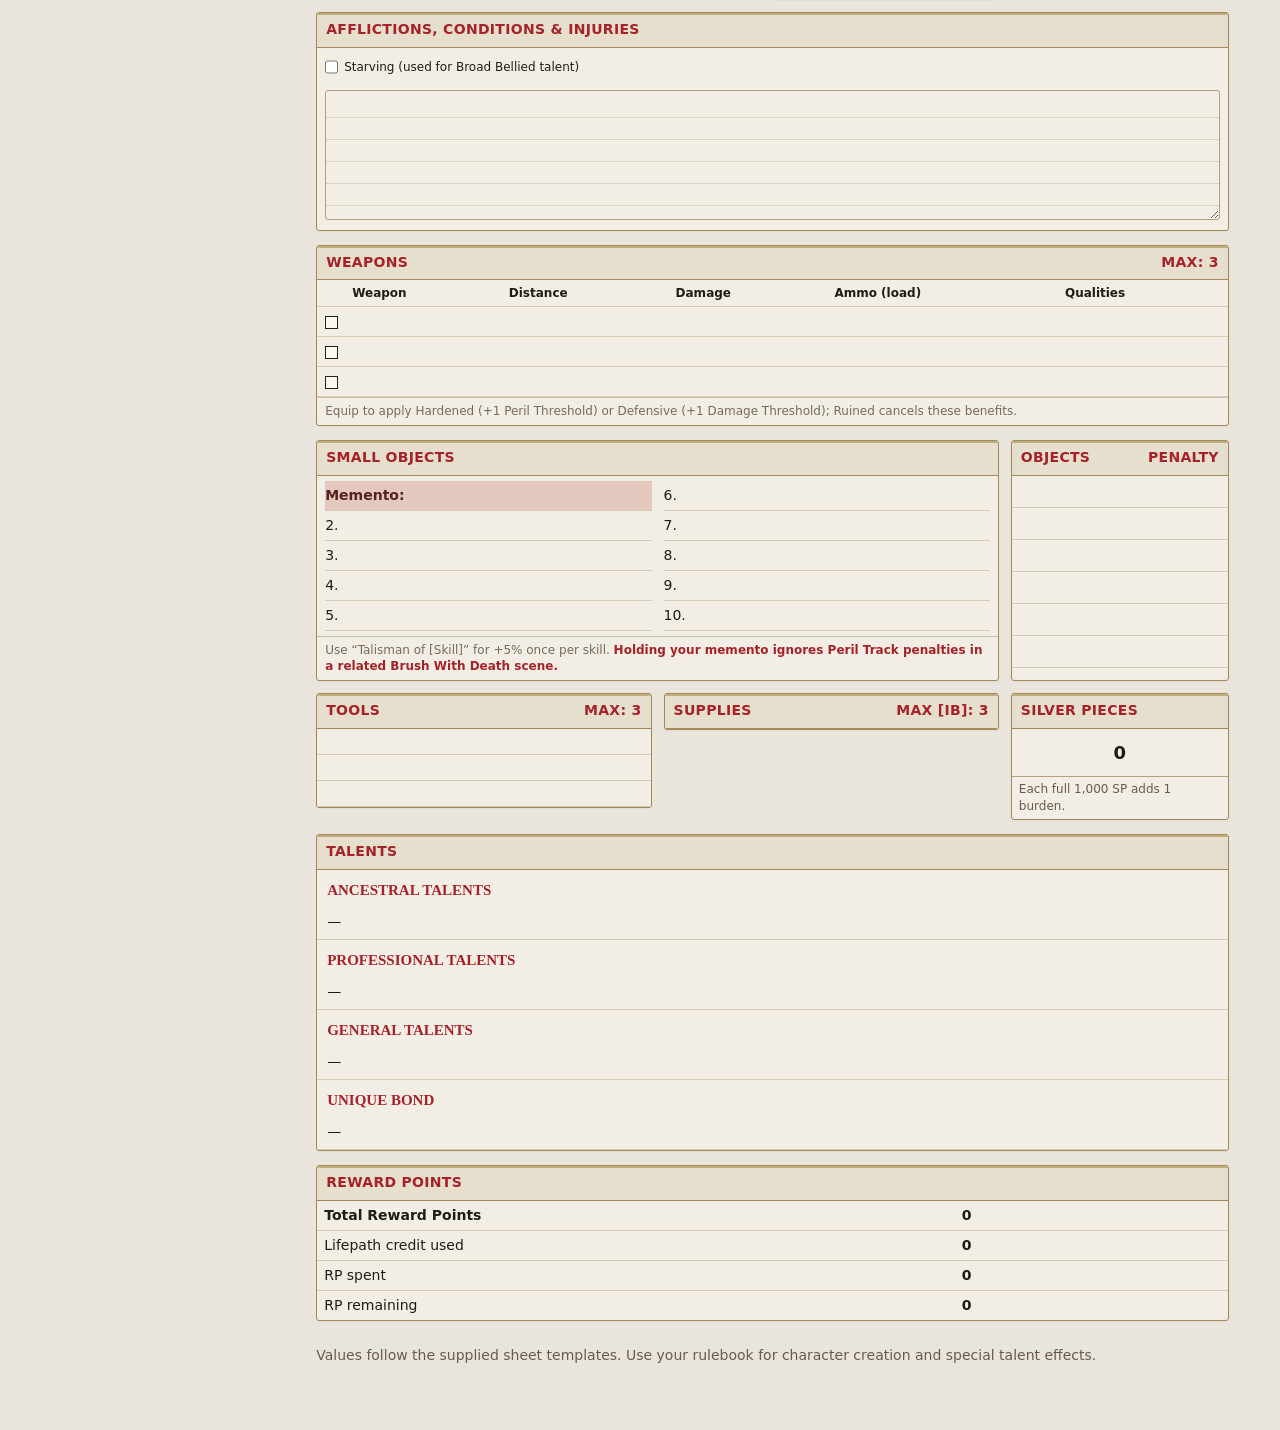
==== commit 8ac026c7: "Release 1.0.1: refine sidebar branding and hide character header outside character tabs" ====
--- a/index.html
+++ b/index.html
@@ -1 +1 @@
-<!doctype html><html lang="en"><head><meta charset="utf-8"><meta name="viewport" content="width=device-width,initial-scale=1"><title>Zweihänder • Character Forge</title><link rel="stylesheet" href="style.css"></head><body><aside><div class="sigil">⚔</div><h1>ZWEIHÄNDER</h1><p class="eyebrow">REFORGED / CHARACTER FORGE</p><label class="library-label" for="library">Your characters</label><select id="library"></select><button id="new">New character</button><nav id="nav" aria-label="Character sections"></nav><p class="footnote">An offline character workshop.<br>Based on your World Anvil templates.</p></aside><main><header><div class="header-main"><div class="character-heading"><p class="eyebrow">EVERY SURVIVOR HAS A STORY</p><h2 id="character-name">Unnamed survivor</h2><p id="subtitle">Begin with a name. Build a life worth risking.</p></div><div class="actions"><button id="lock-character">Lock character</button><button id="import">Import</button><button id="export">Save JSON</button><button id="print" class="primary">Print / PDF</button><div class="print-options"><label class="print-advancement-option"><input id="print-advancement" type="checkbox">Include Advancement sheet</label><label class="print-advancement-option"><input id="print-current-state" type="checkbox">Export current state</label></div></div></div><div class="portrait-column"><div class="portrait-slot"><img id="character-portrait" class="token-portrait header-portrait" width="256" height="256" alt="Character portrait" hidden></div></div></header><div class="statusbar"><span id="status" role="status">Ready</span><span>OFFLINE • NO ACCOUNT REQUIRED</span></div><section id="overview"></section><section id="editor"></section><footer>Values follow the supplied sheet templates. Use your rulebook for character creation and special talent effects.</footer></main><div id="print-root" aria-hidden="true"></div><input id="backup-file" type="file" accept=".json,application/json" hidden><input id="file" type="file" accept=".json,application/json" hidden><script src="schema.js"></script><script src="app.js"></script></body></html>
+<!doctype html><html lang="en"><head><meta charset="utf-8"><meta name="viewport" content="width=device-width,initial-scale=1"><title>Zweihänder • Character Forge</title><link rel="stylesheet" href="style.css"></head><body><aside><div class="sigil">⚔</div><h1 class="app-brand">ZWEIHÄNDER<br>REFORGED</h1><p class="app-brand-subtitle">Character Forge</p><label class="library-label" for="library">Your characters</label><select id="library"></select><button id="new">New character</button><nav id="nav" aria-label="Character sections"></nav><p class="footnote">An offline character workshop.<br>Based on your World Anvil templates.</p></aside><main><header><div class="header-main"><div class="character-heading"><p class="eyebrow">EVERY SURVIVOR HAS A STORY</p><h2 id="character-name">Unnamed survivor</h2><p id="subtitle">Begin with a name. Build a life worth risking.</p></div><div class="actions"><button id="lock-character">Lock character</button><button id="import">Import</button><button id="export">Save JSON</button><button id="print" class="primary">Print / PDF</button><div class="print-options"><label class="print-advancement-option"><input id="print-advancement" type="checkbox">Include Advancement sheet</label><label class="print-advancement-option"><input id="print-current-state" type="checkbox">Export current state</label></div></div></div><div class="portrait-column"><div class="portrait-slot"><img id="character-portrait" class="token-portrait header-portrait" width="256" height="256" alt="Character portrait" hidden></div></div></header><div class="statusbar"><span id="status" role="status">Ready</span><span>OFFLINE • NO ACCOUNT REQUIRED</span></div><section id="overview"></section><section id="editor"></section><footer>Values follow the supplied sheet templates. Use your rulebook for character creation and special talent effects.</footer></main><div id="print-root" aria-hidden="true"></div><input id="backup-file" type="file" accept=".json,application/json" hidden><input id="file" type="file" accept=".json,application/json" hidden><script src="schema.js"></script><script src="app.js"></script></body></html>
--- a/style.css
+++ b/style.css
@@ -903,3 +903,9 @@
 #print-root .print-peril-track .print-track-label strong,#print-root .print-peril-track .print-track-label small{display:inline;vertical-align:baseline}
 #print-root .print-peril-track .print-track-label small{margin:0 0 0 4px}
 .print-options{display:flex;flex-direction:column;justify-content:center;gap:5px}
+.update-actions{display:flex;flex-wrap:wrap;gap:8px;margin:12px 0}
+.update-status{padding:10px 12px;border-left:3px solid var(--gold);background:#e7dfce55}
+aside .app-brand{font:700 24px/1.2 Georgia,'Times New Roman',serif;letter-spacing:1.5px;margin:10px 0 8px}
+aside .app-brand-subtitle{font:500 15px/1.3 system-ui,sans-serif;letter-spacing:1px;color:#ead9b0;margin:0 0 20px}
+.gallery-mode main>header{display:none}
+.gallery-mode .statusbar{margin-top:0}
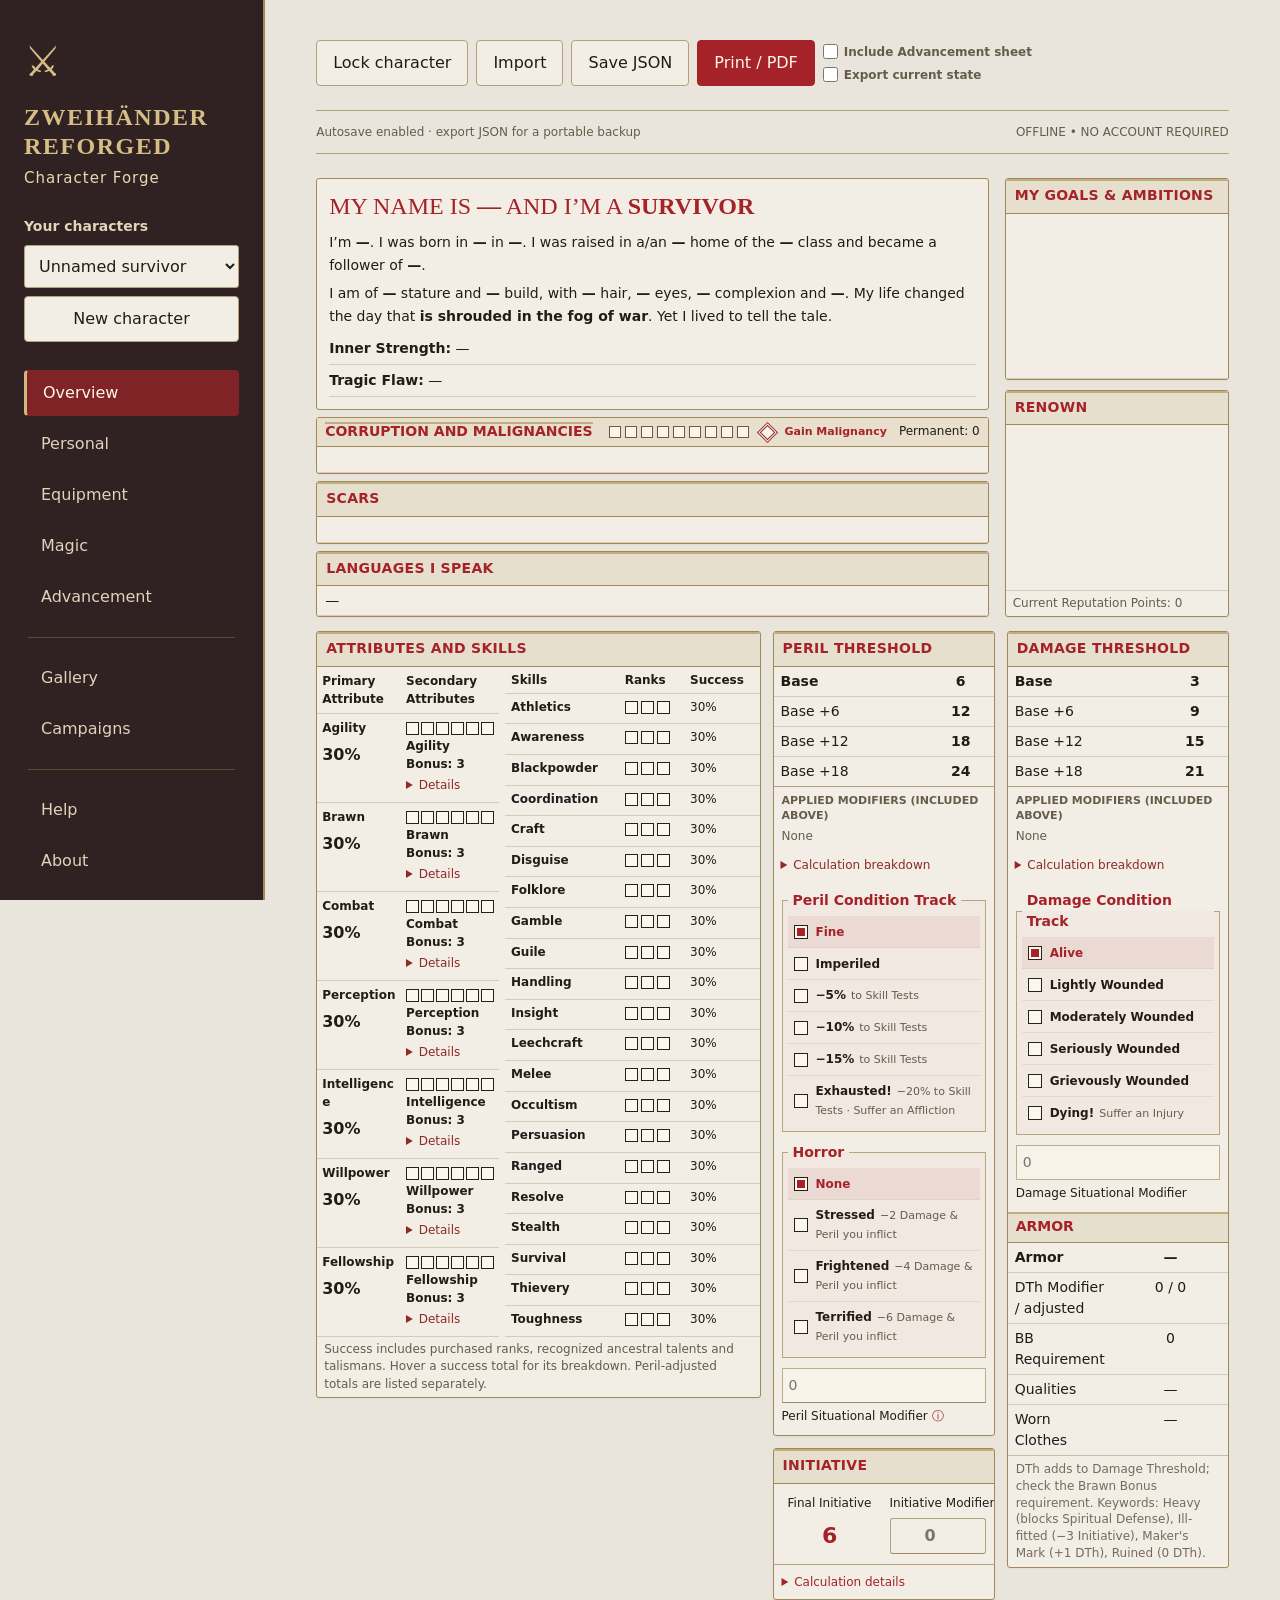
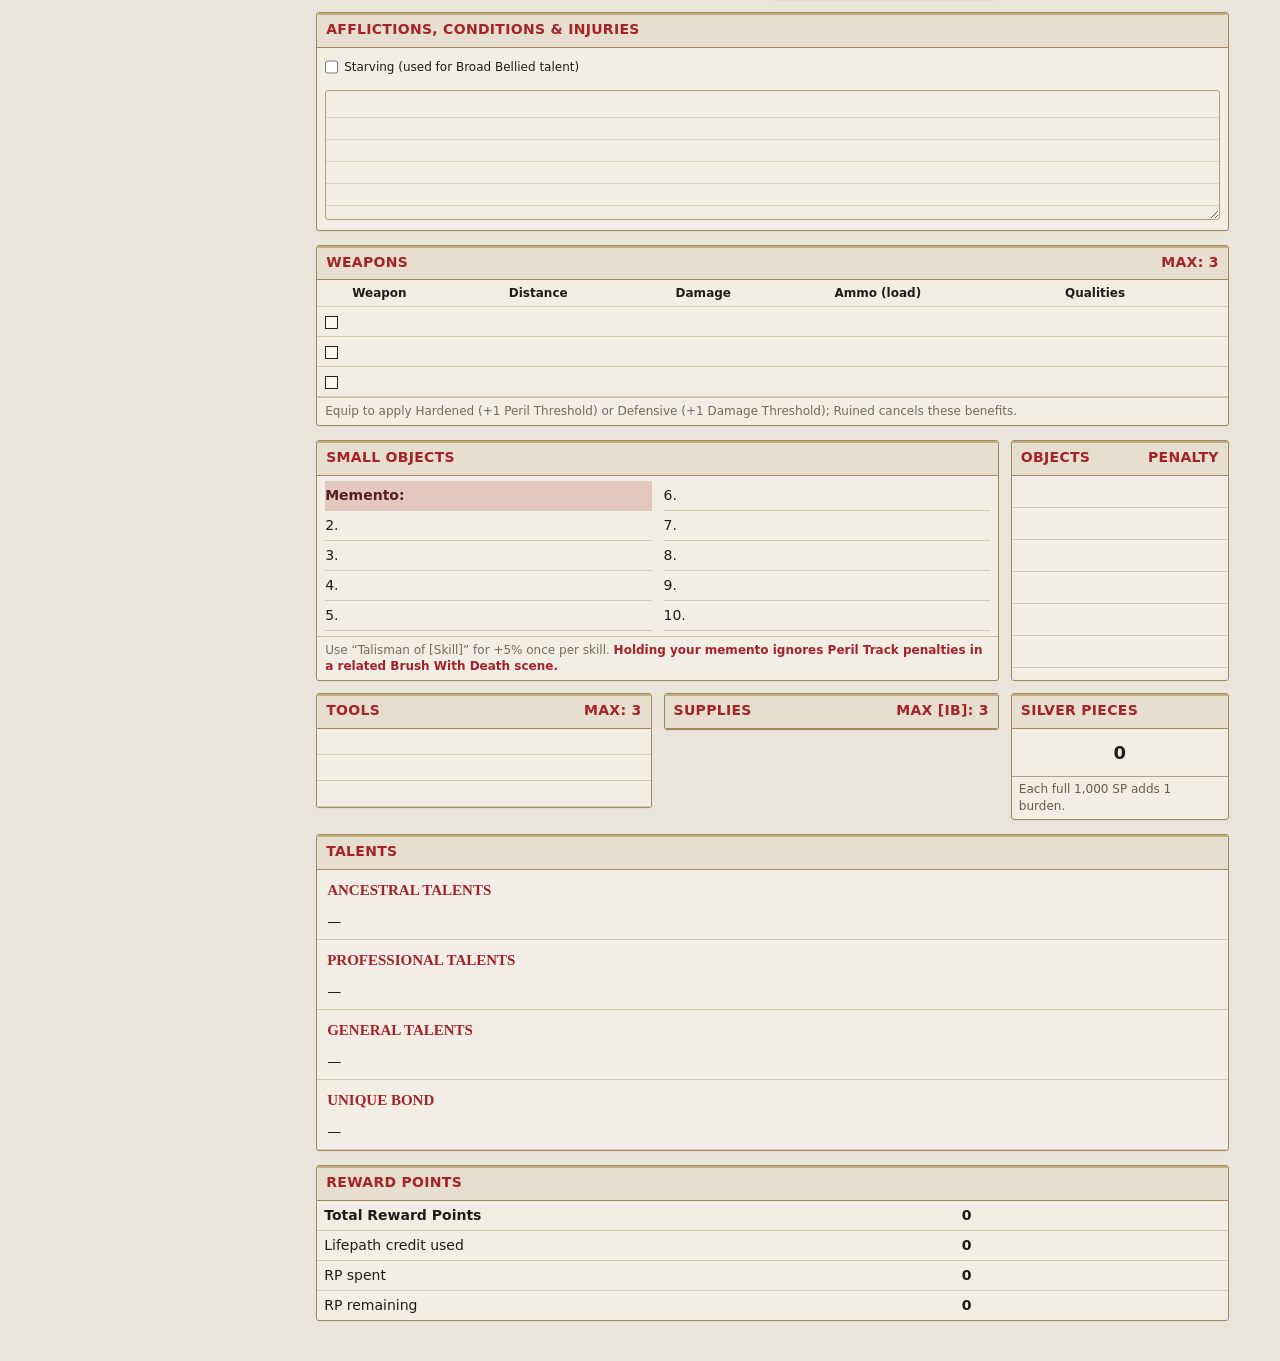
==== commit d3f89a78: "Release 1.0.2: refresh Help for current features and remove obsolete footer" ====
--- a/index.html
+++ b/index.html
@@ -1 +1 @@
-<!doctype html><html lang="en"><head><meta charset="utf-8"><meta name="viewport" content="width=device-width,initial-scale=1"><title>Zweihänder • Character Forge</title><link rel="stylesheet" href="style.css"></head><body><aside><div class="sigil">⚔</div><h1 class="app-brand">ZWEIHÄNDER<br>REFORGED</h1><p class="app-brand-subtitle">Character Forge</p><label class="library-label" for="library">Your characters</label><select id="library"></select><button id="new">New character</button><nav id="nav" aria-label="Character sections"></nav><p class="footnote">An offline character workshop.<br>Based on your World Anvil templates.</p></aside><main><header><div class="header-main"><div class="character-heading"><p class="eyebrow">EVERY SURVIVOR HAS A STORY</p><h2 id="character-name">Unnamed survivor</h2><p id="subtitle">Begin with a name. Build a life worth risking.</p></div><div class="actions"><button id="lock-character">Lock character</button><button id="import">Import</button><button id="export">Save JSON</button><button id="print" class="primary">Print / PDF</button><div class="print-options"><label class="print-advancement-option"><input id="print-advancement" type="checkbox">Include Advancement sheet</label><label class="print-advancement-option"><input id="print-current-state" type="checkbox">Export current state</label></div></div></div><div class="portrait-column"><div class="portrait-slot"><img id="character-portrait" class="token-portrait header-portrait" width="256" height="256" alt="Character portrait" hidden></div></div></header><div class="statusbar"><span id="status" role="status">Ready</span><span>OFFLINE • NO ACCOUNT REQUIRED</span></div><section id="overview"></section><section id="editor"></section><footer>Values follow the supplied sheet templates. Use your rulebook for character creation and special talent effects.</footer></main><div id="print-root" aria-hidden="true"></div><input id="backup-file" type="file" accept=".json,application/json" hidden><input id="file" type="file" accept=".json,application/json" hidden><script src="schema.js"></script><script src="app.js"></script></body></html>
+<!doctype html><html lang="en"><head><meta charset="utf-8"><meta name="viewport" content="width=device-width,initial-scale=1"><title>Zweihänder • Character Forge</title><link rel="stylesheet" href="style.css"></head><body><aside><div class="sigil">⚔</div><h1 class="app-brand">ZWEIHÄNDER<br>REFORGED</h1><p class="app-brand-subtitle">Character Forge</p><label class="library-label" for="library">Your characters</label><select id="library"></select><button id="new">New character</button><nav id="nav" aria-label="Character sections"></nav><p class="footnote">An offline character workshop.<br>Based on your World Anvil templates.</p></aside><main><header><div class="header-main"><div class="character-heading"><p class="eyebrow">EVERY SURVIVOR HAS A STORY</p><h2 id="character-name">Unnamed survivor</h2><p id="subtitle">Begin with a name. Build a life worth risking.</p></div><div class="actions"><button id="lock-character">Lock character</button><button id="import">Import</button><button id="export">Save JSON</button><button id="print" class="primary">Print / PDF</button><div class="print-options"><label class="print-advancement-option"><input id="print-advancement" type="checkbox">Include Advancement sheet</label><label class="print-advancement-option"><input id="print-current-state" type="checkbox">Export current state</label></div></div></div><div class="portrait-column"><div class="portrait-slot"><img id="character-portrait" class="token-portrait header-portrait" width="256" height="256" alt="Character portrait" hidden></div></div></header><div class="statusbar"><span id="status" role="status">Ready</span><span>OFFLINE • NO ACCOUNT REQUIRED</span></div><section id="overview"></section><section id="editor"></section></main><div id="print-root" aria-hidden="true"></div><input id="backup-file" type="file" accept=".json,application/json" hidden><input id="file" type="file" accept=".json,application/json" hidden><script src="schema.js"></script><script src="app.js"></script></body></html>
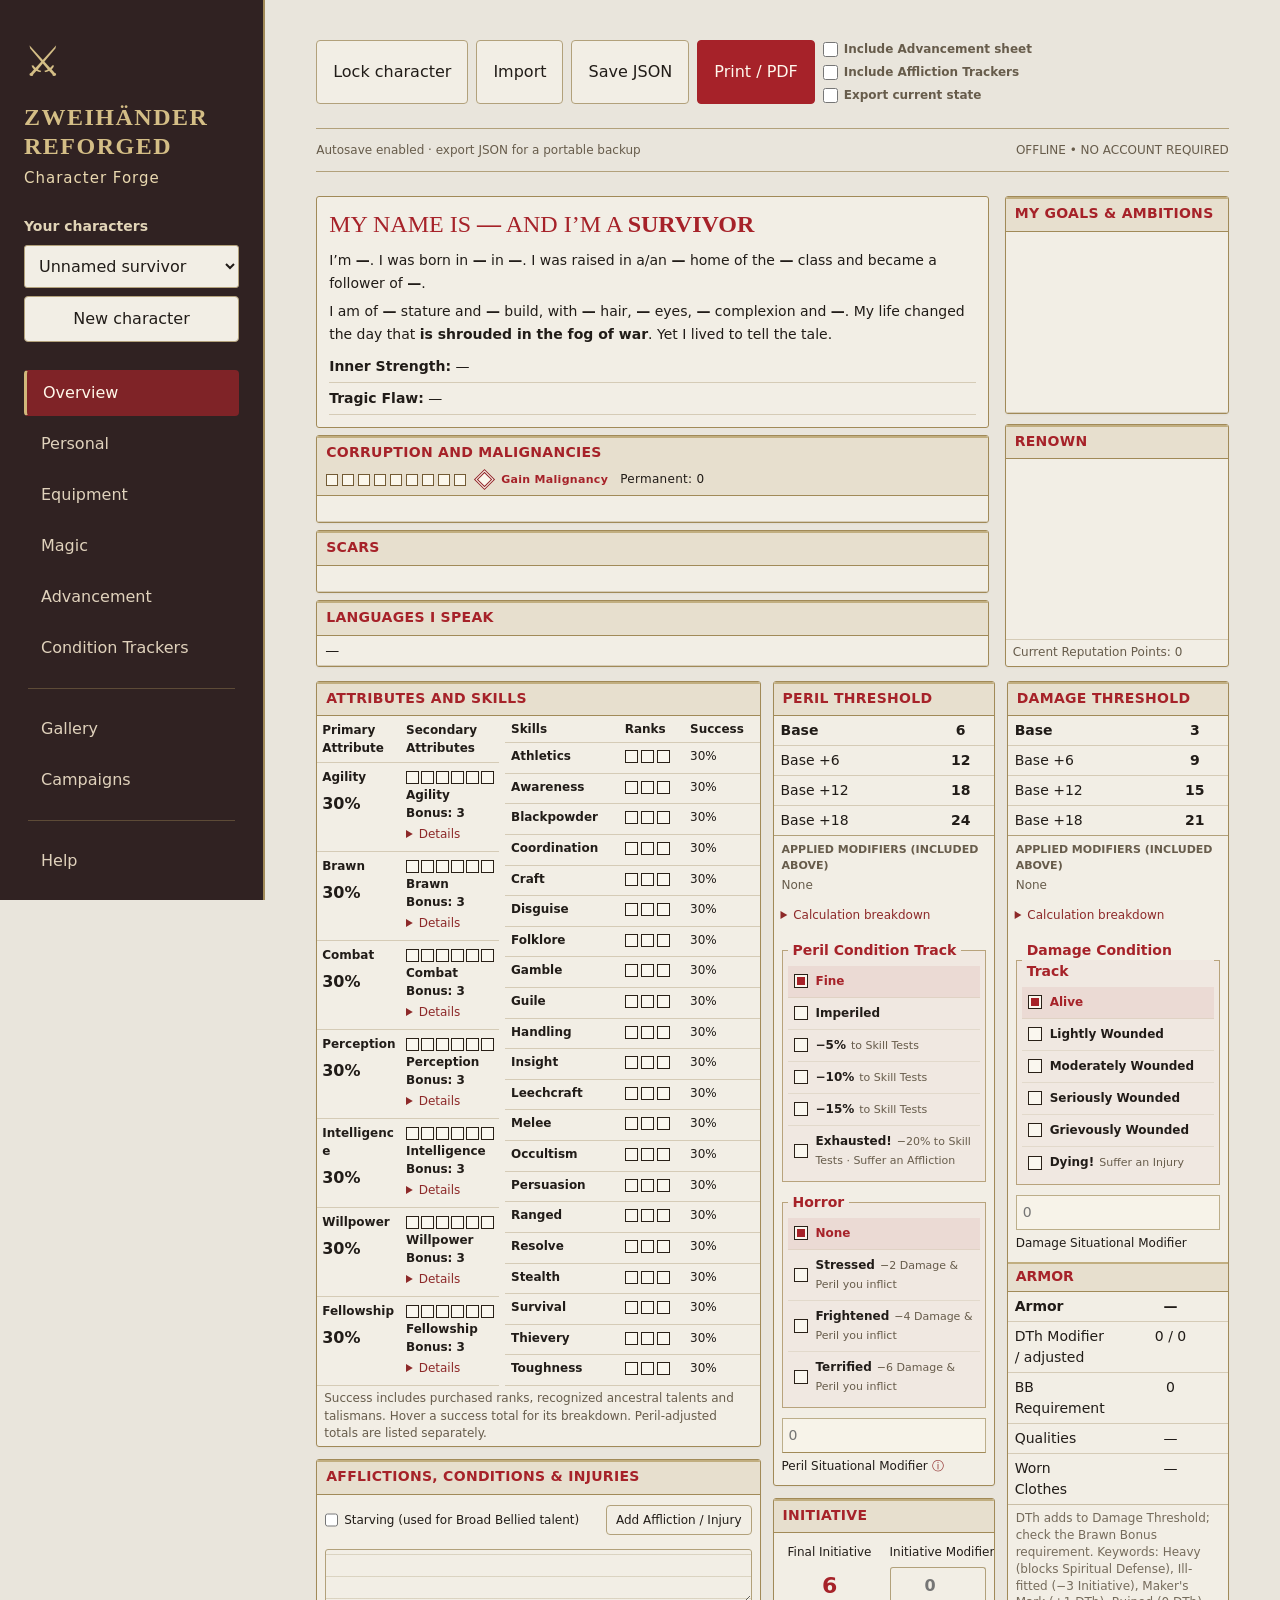
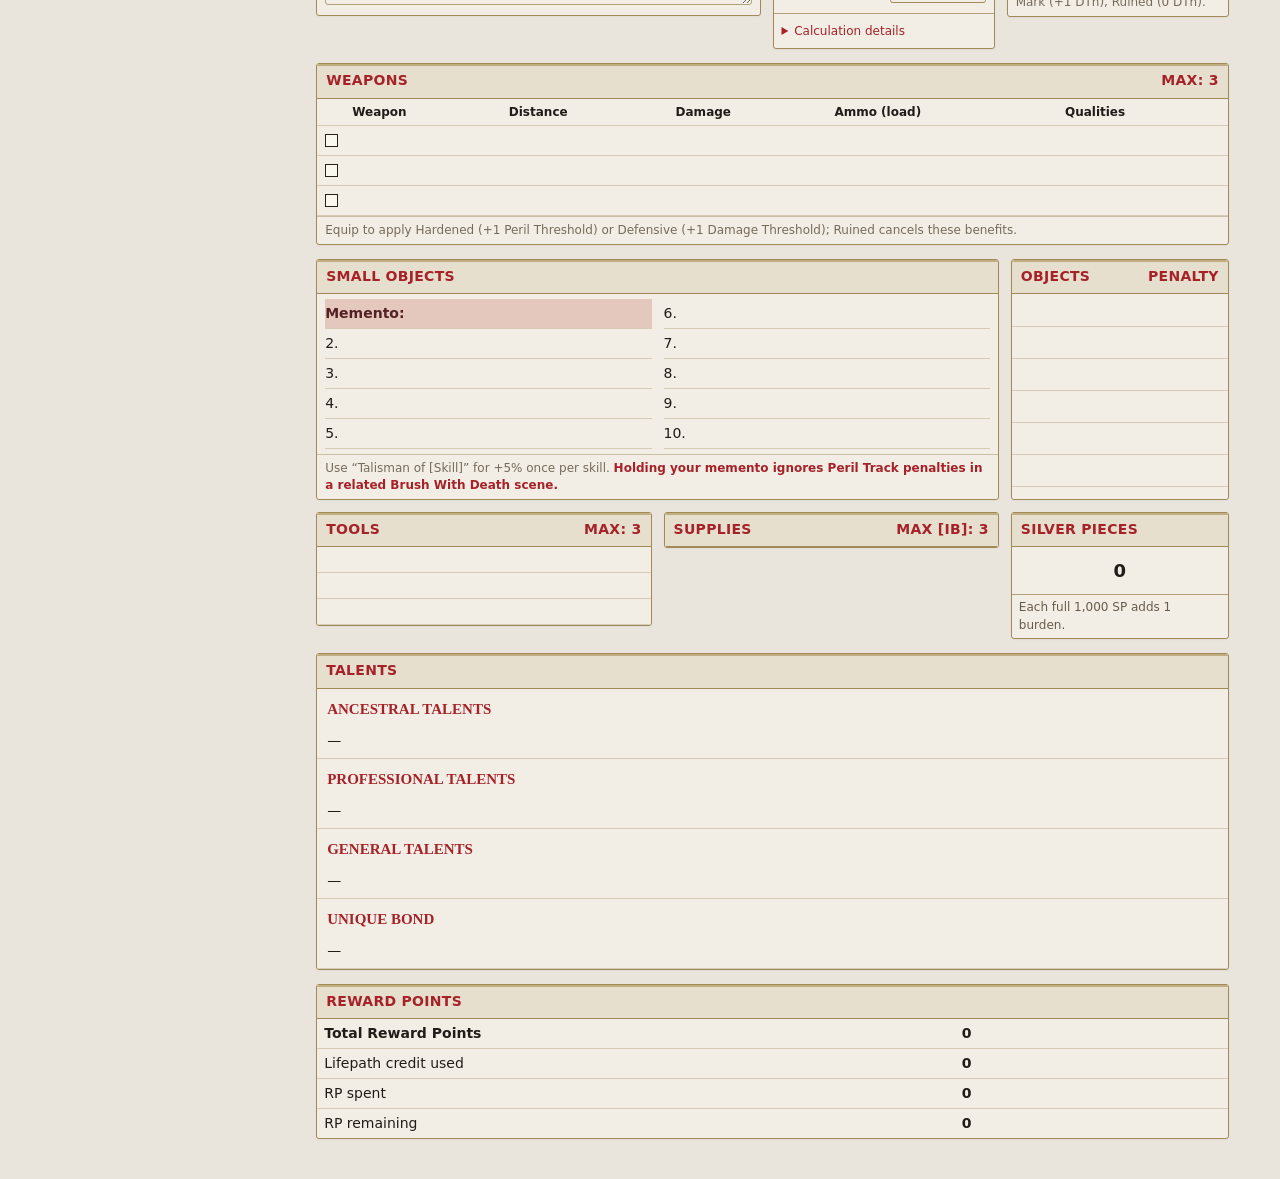
==== commit 582f4301: "Release 1.1.10: optionally include Affliction Trackers in character PDF export" ====
--- a/index.html
+++ b/index.html
@@ -1 +1 @@
-<!doctype html><html lang="en"><head><meta charset="utf-8"><meta name="viewport" content="width=device-width,initial-scale=1"><title>Zweihänder • Character Forge</title><link rel="stylesheet" href="style.css"></head><body><aside><div class="sigil">⚔</div><h1 class="app-brand">ZWEIHÄNDER<br>REFORGED</h1><p class="app-brand-subtitle">Character Forge</p><label class="library-label" for="library">Your characters</label><select id="library"></select><button id="new">New character</button><nav id="nav" aria-label="Character sections"></nav><p class="footnote">An offline character workshop.<br>Based on your World Anvil templates.</p></aside><main><header><div class="header-main"><div class="character-heading"><p class="eyebrow">EVERY SURVIVOR HAS A STORY</p><h2 id="character-name">Unnamed survivor</h2><p id="subtitle">Begin with a name. Build a life worth risking.</p></div><div class="actions"><button id="lock-character">Lock character</button><button id="import">Import</button><button id="export">Save JSON</button><button id="print" class="primary">Print / PDF</button><div class="print-options"><label class="print-advancement-option"><input id="print-advancement" type="checkbox">Include Advancement sheet</label><label class="print-advancement-option"><input id="print-current-state" type="checkbox">Export current state</label></div></div></div><div class="portrait-column"><div class="portrait-slot"><img id="character-portrait" class="token-portrait header-portrait" width="256" height="256" alt="Character portrait" hidden></div></div></header><div class="statusbar"><span id="status" role="status">Ready</span><span>OFFLINE • NO ACCOUNT REQUIRED</span></div><section id="overview"></section><section id="editor"></section></main><div id="print-root" aria-hidden="true"></div><input id="backup-file" type="file" accept=".json,application/json" hidden><input id="file" type="file" accept=".json,application/json" hidden><script src="schema.js"></script><script src="app.js"></script></body></html>
+<!doctype html><html lang="en"><head><meta charset="utf-8"><meta name="viewport" content="width=device-width,initial-scale=1"><title>Zweihänder • Character Forge</title><link rel="stylesheet" href="style.css"></head><body><aside><div class="sigil">⚔</div><h1 class="app-brand">ZWEIHÄNDER<br>REFORGED</h1><p class="app-brand-subtitle">Character Forge</p><label class="library-label" for="library">Your characters</label><select id="library"></select><button id="new">New character</button><nav id="nav" aria-label="Character sections"></nav><p class="footnote">An offline character workshop.<br>Based on your World Anvil templates.</p></aside><main><header><div class="header-main"><div class="character-heading"><p class="eyebrow">EVERY SURVIVOR HAS A STORY</p><h2 id="character-name">Unnamed survivor</h2><p id="subtitle">Begin with a name. Build a life worth risking.</p></div><div class="actions"><button id="lock-character">Lock character</button><button id="import">Import</button><button id="export">Save JSON</button><button id="print" class="primary">Print / PDF</button><div class="print-options"><label class="print-advancement-option"><input id="print-advancement" type="checkbox">Include Advancement sheet</label><label class="print-advancement-option"><input id="print-affliction-trackers" type="checkbox">Include Affliction Trackers</label><label class="print-advancement-option"><input id="print-current-state" type="checkbox">Export current state</label></div></div></div><div class="portrait-column"><div class="portrait-slot"><img id="character-portrait" class="token-portrait header-portrait" width="256" height="256" alt="Character portrait" hidden></div></div></header><div class="statusbar"><span id="status" role="status">Ready</span><span>OFFLINE • NO ACCOUNT REQUIRED</span></div><section id="overview"></section><section id="editor"></section></main><div id="print-root" aria-hidden="true"></div><input id="backup-file" type="file" accept=".json,application/json" hidden><input id="file" type="file" accept=".json,application/json" hidden><script src="schema.js"></script><script src="app.js"></script></body></html>
--- a/style.css
+++ b/style.css
@@ -909,3 +909,69 @@
 aside .app-brand-subtitle{font:500 15px/1.3 system-ui,sans-serif;letter-spacing:1px;color:#ead9b0;margin:0 0 20px}
 .gallery-mode main>header{display:none}
 .gallery-mode .statusbar{margin-top:0}
+.rp-unspent-warning{margin:5px 10px 10px;padding:9px 12px;border:1px solid #b28c3b;border-left:4px solid #a62229;background:#efe0b9;color:#7d2523;font-size:13px;font-weight:600}
+.rp-unspent-warning[hidden]{display:none}
+/* Apply the full-width gold rule to the header row, not its nested text. */
+#overview .corruption-heading-row{background:#e7dfce;box-shadow:inset 0 2px 0 #c1ae80;padding:7px 9px;letter-spacing:.3px}
+#overview .corruption-heading-row>h3{background:transparent;box-shadow:none;border:0;padding:0;margin:0;font:700 14px/1.4 system-ui,sans-serif;letter-spacing:inherit}
+.trackers-heading{display:flex;justify-content:space-between;align-items:start;gap:16px;margin-bottom:18px}
+.trackers-heading h3{color:var(--accent);margin-bottom:6px}
+.trackers-heading p{margin:0;font-size:13px}
+.tracker-cards{display:grid;grid-template-columns:repeat(auto-fit,minmax(min(100%,390px),1fr));gap:16px}
+.tracker-card{padding:18px;margin:0}
+.tracker-fields{display:grid;grid-template-columns:1fr 1fr;gap:12px}
+.tracker-days{display:grid;grid-template-columns:repeat(11,minmax(0,1fr));gap:5px;margin:16px 0}
+.tracker-day{position:relative;display:block;aspect-ratio:1;min-width:0;cursor:pointer}
+.tracker-day input[type=checkbox]{position:absolute;inset:0;margin:0;width:100%;height:100%;appearance:none;background:#faf7ef;border:1px solid #806b44;border-radius:0}
+.tracker-day input:checked{background:#a62229;border-color:#a62229}
+.tracker-day>span{position:absolute;inset:0;display:flex;align-items:center;justify-content:center;pointer-events:none;font-size:11px;color:#554020}
+.tracker-day input:checked+span{color:white}
+.tracker-card textarea{min-height:100px}
+.tracker-actions{display:flex;align-items:center;gap:8px;flex-wrap:wrap;margin-top:12px}
+.tracker-actions .muted{font-size:12px}
+.tracker-note-page{width:76.2mm;height:76.2mm;padding:5mm;box-sizing:border-box;background:#fffdf0;color:#292017;overflow:hidden}
+.tracker-note-body{transform-origin:top left;font:12px/1.4 system-ui,sans-serif}
+.tracker-note-type{font:700 11px Georgia,serif;text-transform:uppercase;letter-spacing:1px;color:#a62229;border-bottom:1px solid #b4a078;padding-bottom:4px}
+.tracker-note-body h2{font:700 18px/1.2 Georgia,serif;margin:7px 0 4px;color:#a62229;overflow-wrap:anywhere}
+.tracker-note-character{font-size:10px;margin:0 0 7px;color:#655539;overflow-wrap:anywhere}
+.tracker-note-progress{font-size:10px;font-weight:600}
+.tracker-note-body .tracker-days{gap:4px;margin:8px 0}
+.tracker-day-print{display:flex;align-items:center;justify-content:center;height:17px;border:1px solid #655539;font-size:9px;background:white;color:#292017}
+.tracker-day-print.is-filled{background:#a62229;color:white}
+.tracker-note-description{white-space:pre-wrap;overflow-wrap:anywhere;margin:8px 0 0}
+@media print{body.tracker-printing #print-root{width:76.2mm!important;margin:0!important}body.tracker-printing #print-root .tracker-note-page{break-after:avoid;break-inside:avoid}body.tracker-printing #print-root *{-webkit-print-color-adjust:exact;print-color-adjust:exact}}
+/* Tracker day boxes match the compact rank and advance squares. */
+.tracker-card .tracker-days{grid-template-columns:repeat(11,13px);gap:3px;margin:12px 0}
+.tracker-card .tracker-day{width:13px;height:13px;aspect-ratio:auto;line-height:0}
+.tracker-card .tracker-day input[type=checkbox]{width:13px;height:13px;min-height:0;padding:0;border:1.2px solid #292017;background:#faf7ef;box-sizing:border-box}
+.tracker-card .tracker-day input[type=checkbox]:checked{background:#a62229;box-shadow:inset 0 0 0 2px #faf7ef}
+/* Compact controls and a full-width, single-row day track. */
+.tracker-cards{grid-template-columns:minmax(0,1fr)}
+.tracker-card{min-width:0}
+.tracker-fields{grid-template-columns:minmax(100px,130px) minmax(120px,1fr) minmax(85px,105px) minmax(85px,105px);gap:10px;margin-bottom:10px;overflow-x:auto}
+.tracker-fields label{font-size:12px;white-space:nowrap}
+.tracker-fields input,.tracker-fields select{height:32px;padding:4px 7px;margin-top:4px;font-size:13px}
+.tracker-card .tracker-days{display:grid;grid-template-columns:repeat(var(--tracker-day-count),minmax(13px,1fr));gap:3px;width:100%;overflow-x:auto;padding:2px 0 5px}
+.tracker-card .tracker-day{justify-self:center}
+/* Keep captions above controls instead of adding label text to input width. */
+.tracker-card .tracker-fields{grid-template-columns:minmax(100px,140px) minmax(0,1fr) 100px 100px;gap:14px;align-items:start;overflow:visible}
+.tracker-card .tracker-fields>label{display:flex;flex-direction:column;gap:5px;min-width:0;line-height:18px;white-space:normal}
+.tracker-card .tracker-fields input,.tracker-card .tracker-fields select{display:block;width:100%;min-width:0;margin:0;box-sizing:border-box;flex:0 0 32px}
+@media screen and (max-width:600px){.tracker-card .tracker-fields{grid-template-columns:minmax(0,1fr) minmax(0,1.4fr) minmax(0,1fr) minmax(0,1fr);gap:8px}.tracker-card .tracker-fields>label{font-size:11px}}
+.conditions-toolbar{display:flex;align-items:center;justify-content:space-between;gap:10px;width:100%}
+.conditions-toolbar>button{padding:5px 9px;font-size:12px;white-space:nowrap}
+.tracker-header-actions{display:flex;gap:8px;flex-wrap:wrap}
+.overview-tracker-summary{width:100%;border:1px solid #d5cbb6;background:#f7f3e9}
+.overview-tracker-summary .sheet-text:last-child{border-bottom:0}
+@media print{body.tracker-printing #print-root .tracker-note-page{break-after:page;page-break-after:always}body.tracker-printing #print-root .tracker-note-page:last-child{break-after:auto;page-break-after:auto}}
+/* All tracker controls share one row; description takes half the usable width. */
+.tracker-card .tracker-fields{grid-template-columns:88px minmax(0,1fr) 75px 75px minmax(0,calc(50% - 7px));gap:14px}
+.tracker-card .tracker-days{grid-template-columns:repeat(33,minmax(13px,1fr))}
+@media screen and (max-width:850px){.tracker-card .tracker-fields{grid-template-columns:75px minmax(70px,1fr) 65px 65px minmax(160px,calc(50% - 5px));gap:10px;overflow-x:auto;padding-bottom:4px}}
+.sheet-injuries-conditions .other-conditions textarea{height:56px;min-height:56px;line-height:22px;padding:5px 7px;resize:vertical}
+#print-root .print-conditions-lines{line-height:20px;padding-top:0;padding-bottom:0}
+.tracker-notes-sheet{position:relative;width:190mm;height:277mm;overflow:hidden;box-sizing:border-box}
+.tracker-notes-grid{display:grid;grid-auto-rows:76.2mm;gap:4mm;transform-origin:top left;position:absolute;top:0;left:0}
+.tracker-notes-grid .tracker-note-page{border:1px dashed #b4a078}
+@media print{body.tracker-printing #print-root{width:190mm!important}body.tracker-printing #print-root .tracker-notes-sheet{break-inside:avoid;break-after:auto}body.tracker-printing #print-root .tracker-note-page{break-after:auto;page-break-after:auto}}
+@media print{#print-root .tracker-notes-sheet{height:276mm;break-before:page;page-break-before:always;break-inside:avoid;break-after:auto}#print-root .tracker-notes-sheet .tracker-note-page{break-after:auto;page-break-after:auto}body.tracker-printing #print-root .tracker-notes-sheet{break-before:auto;page-break-before:auto}}
